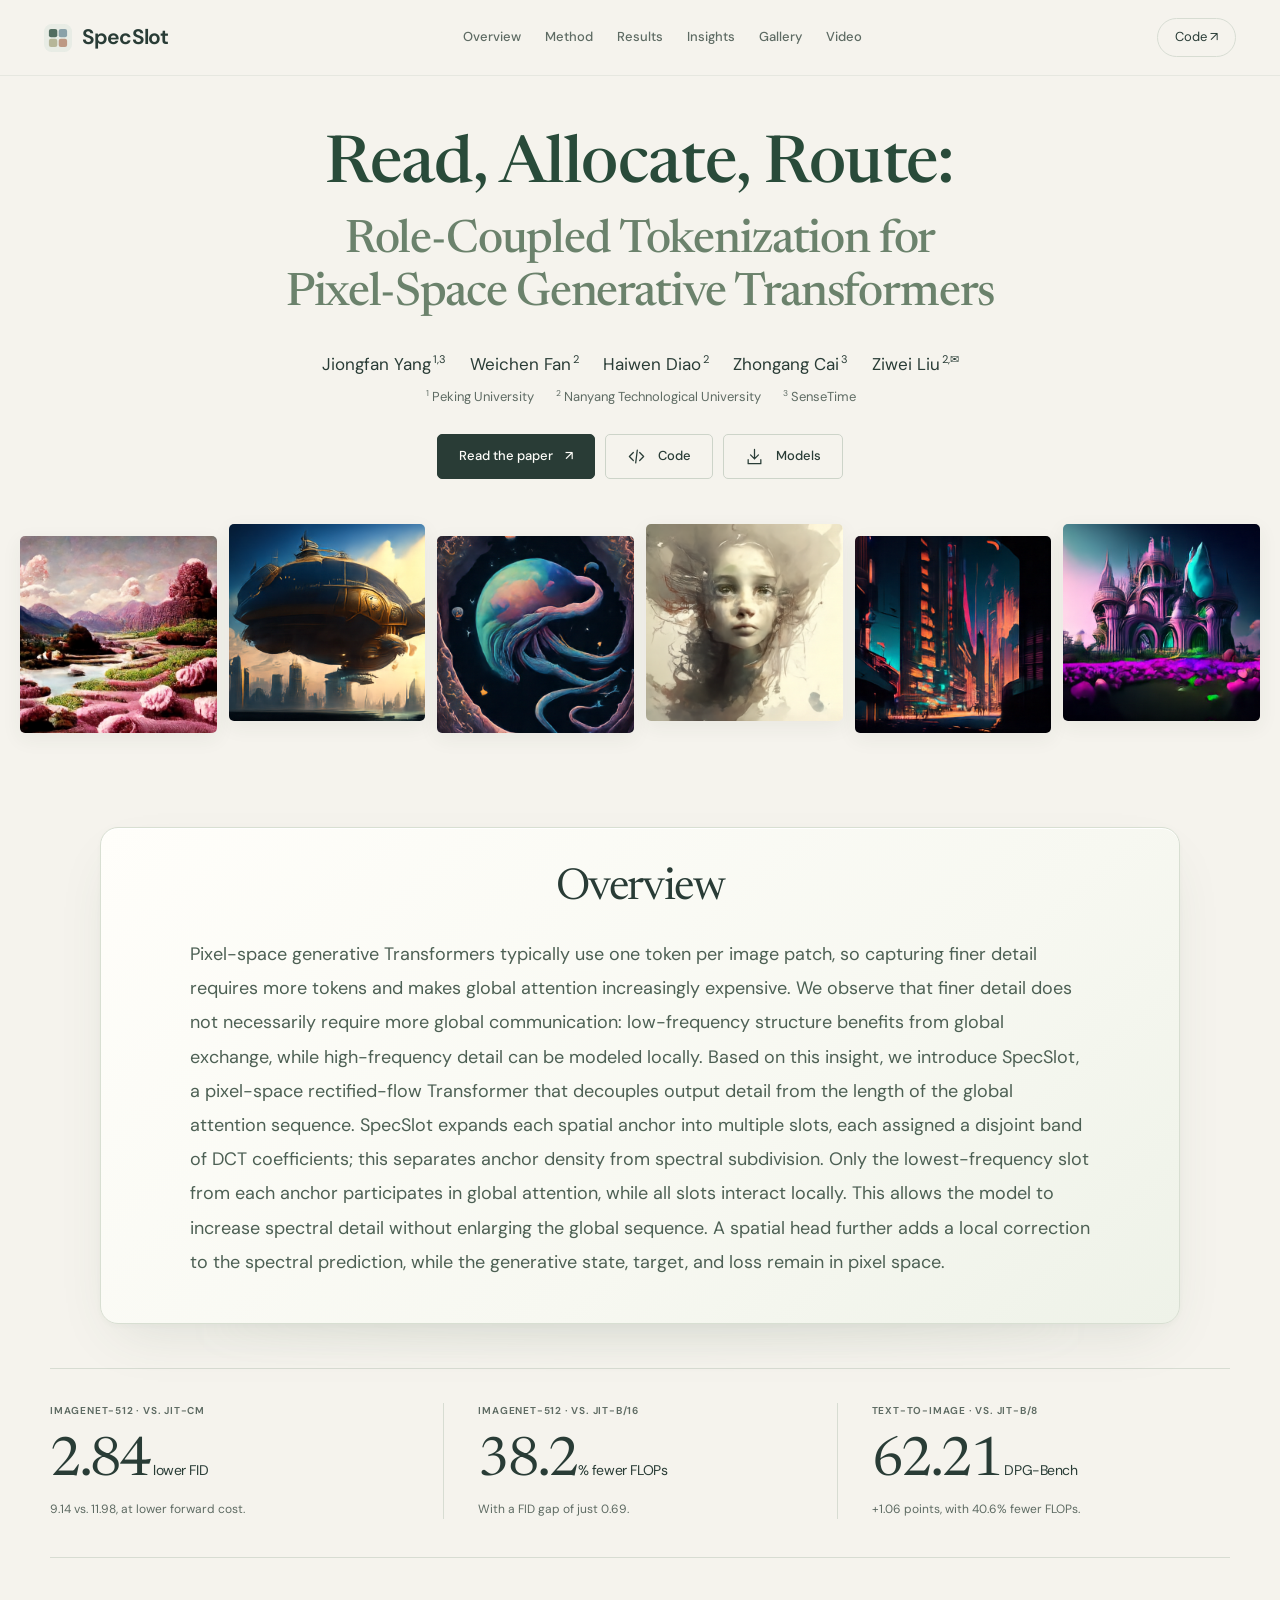
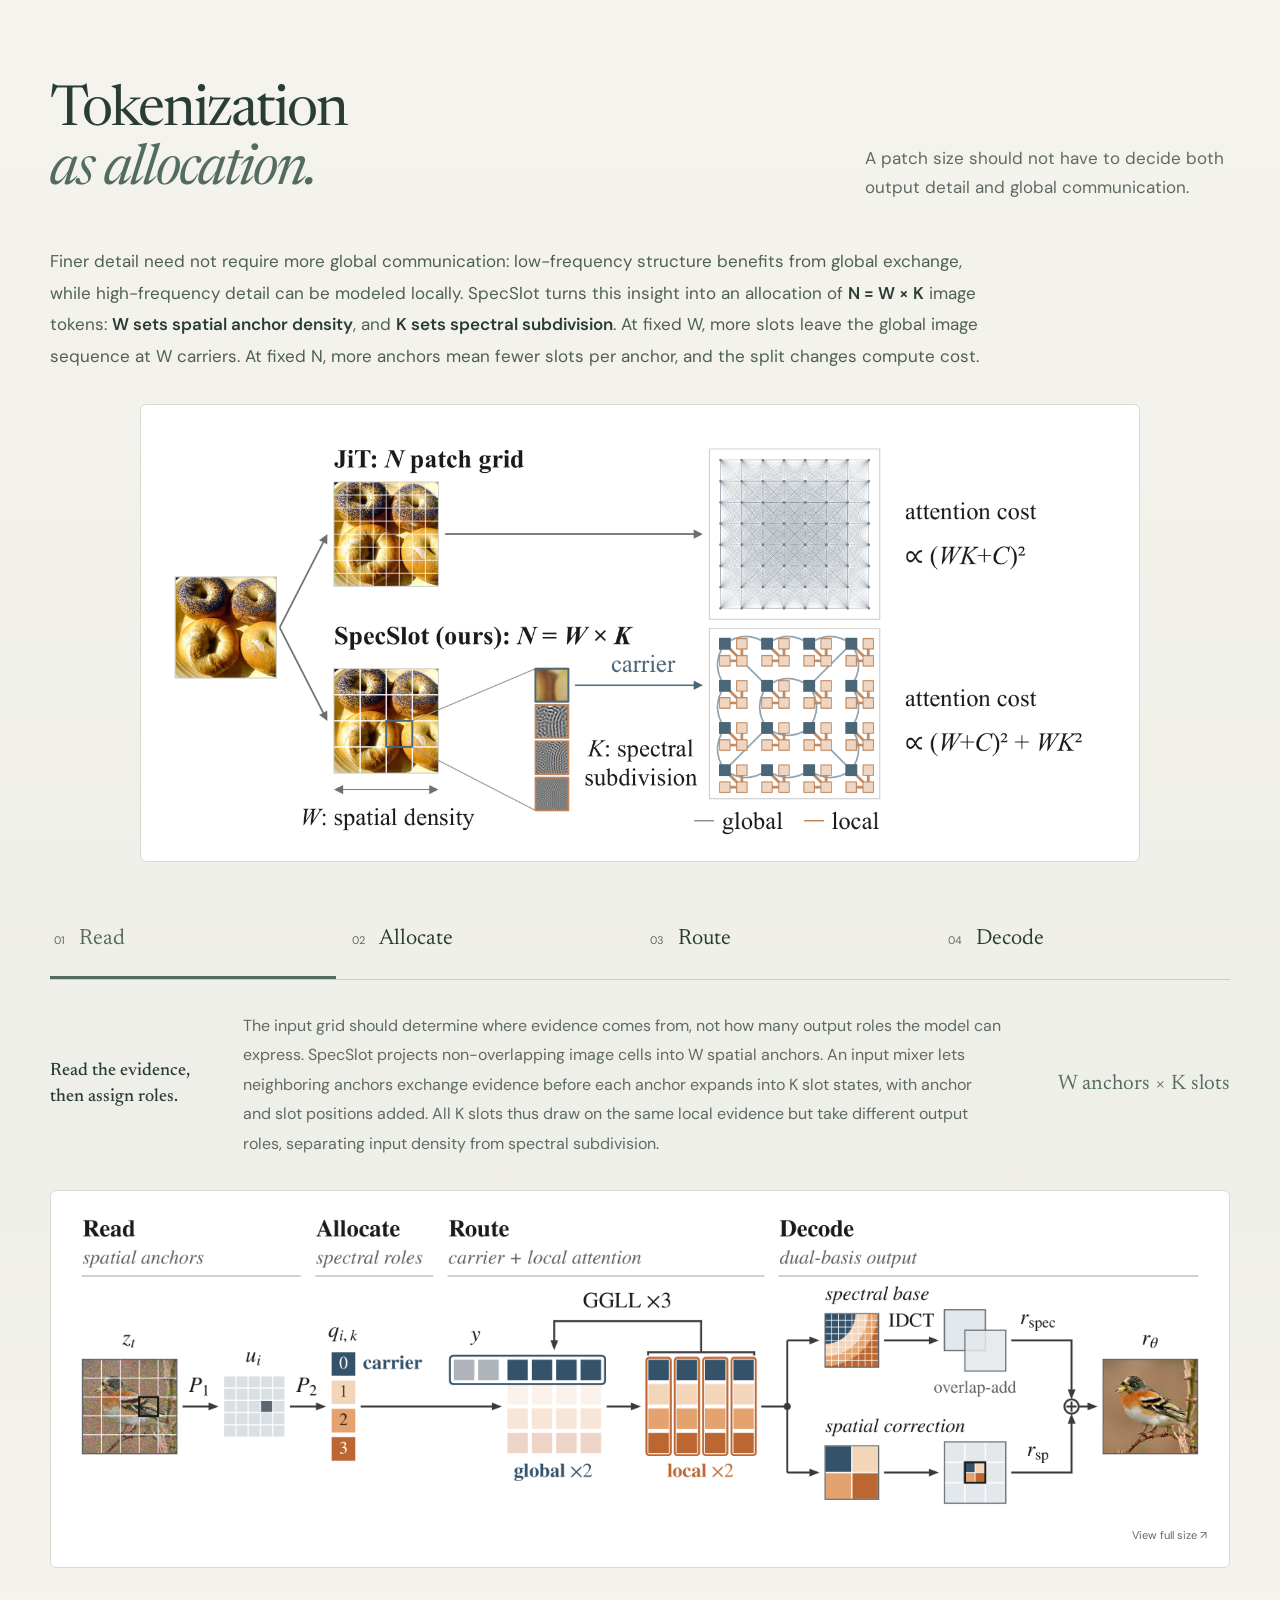
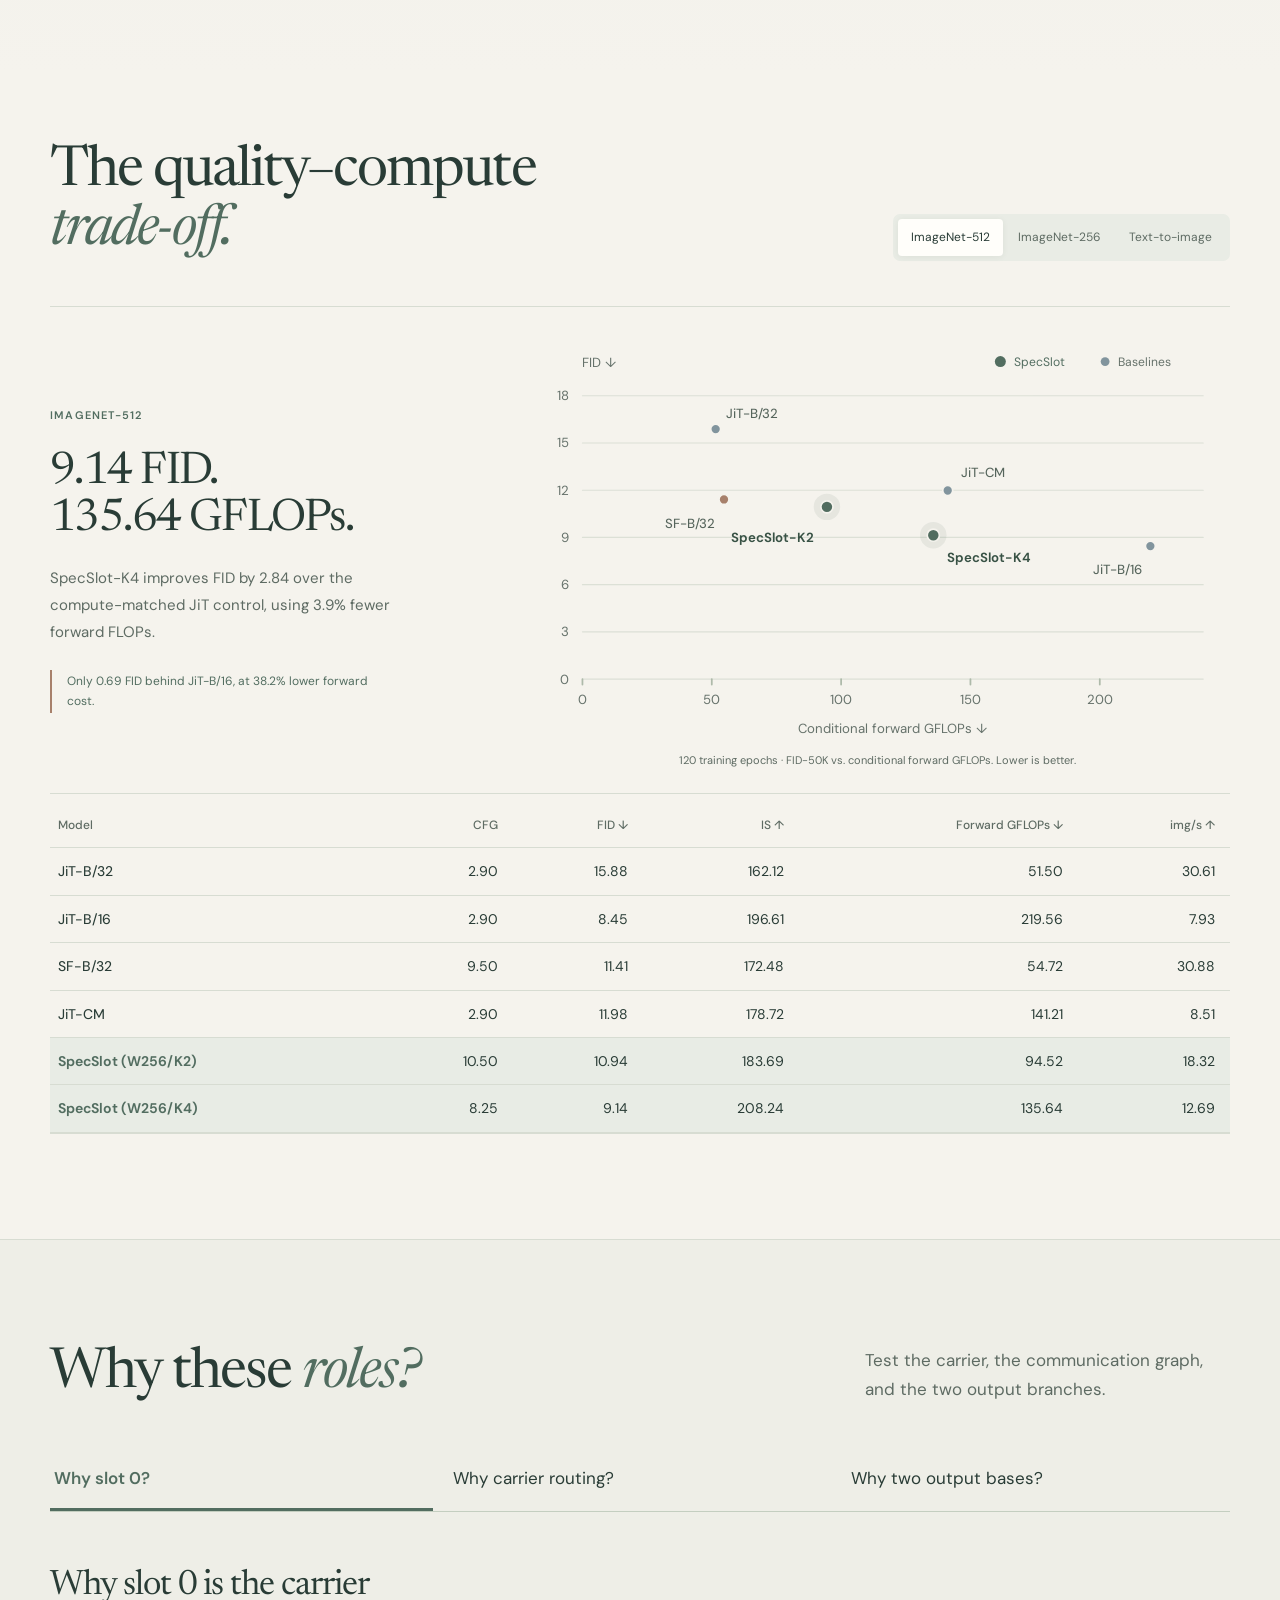
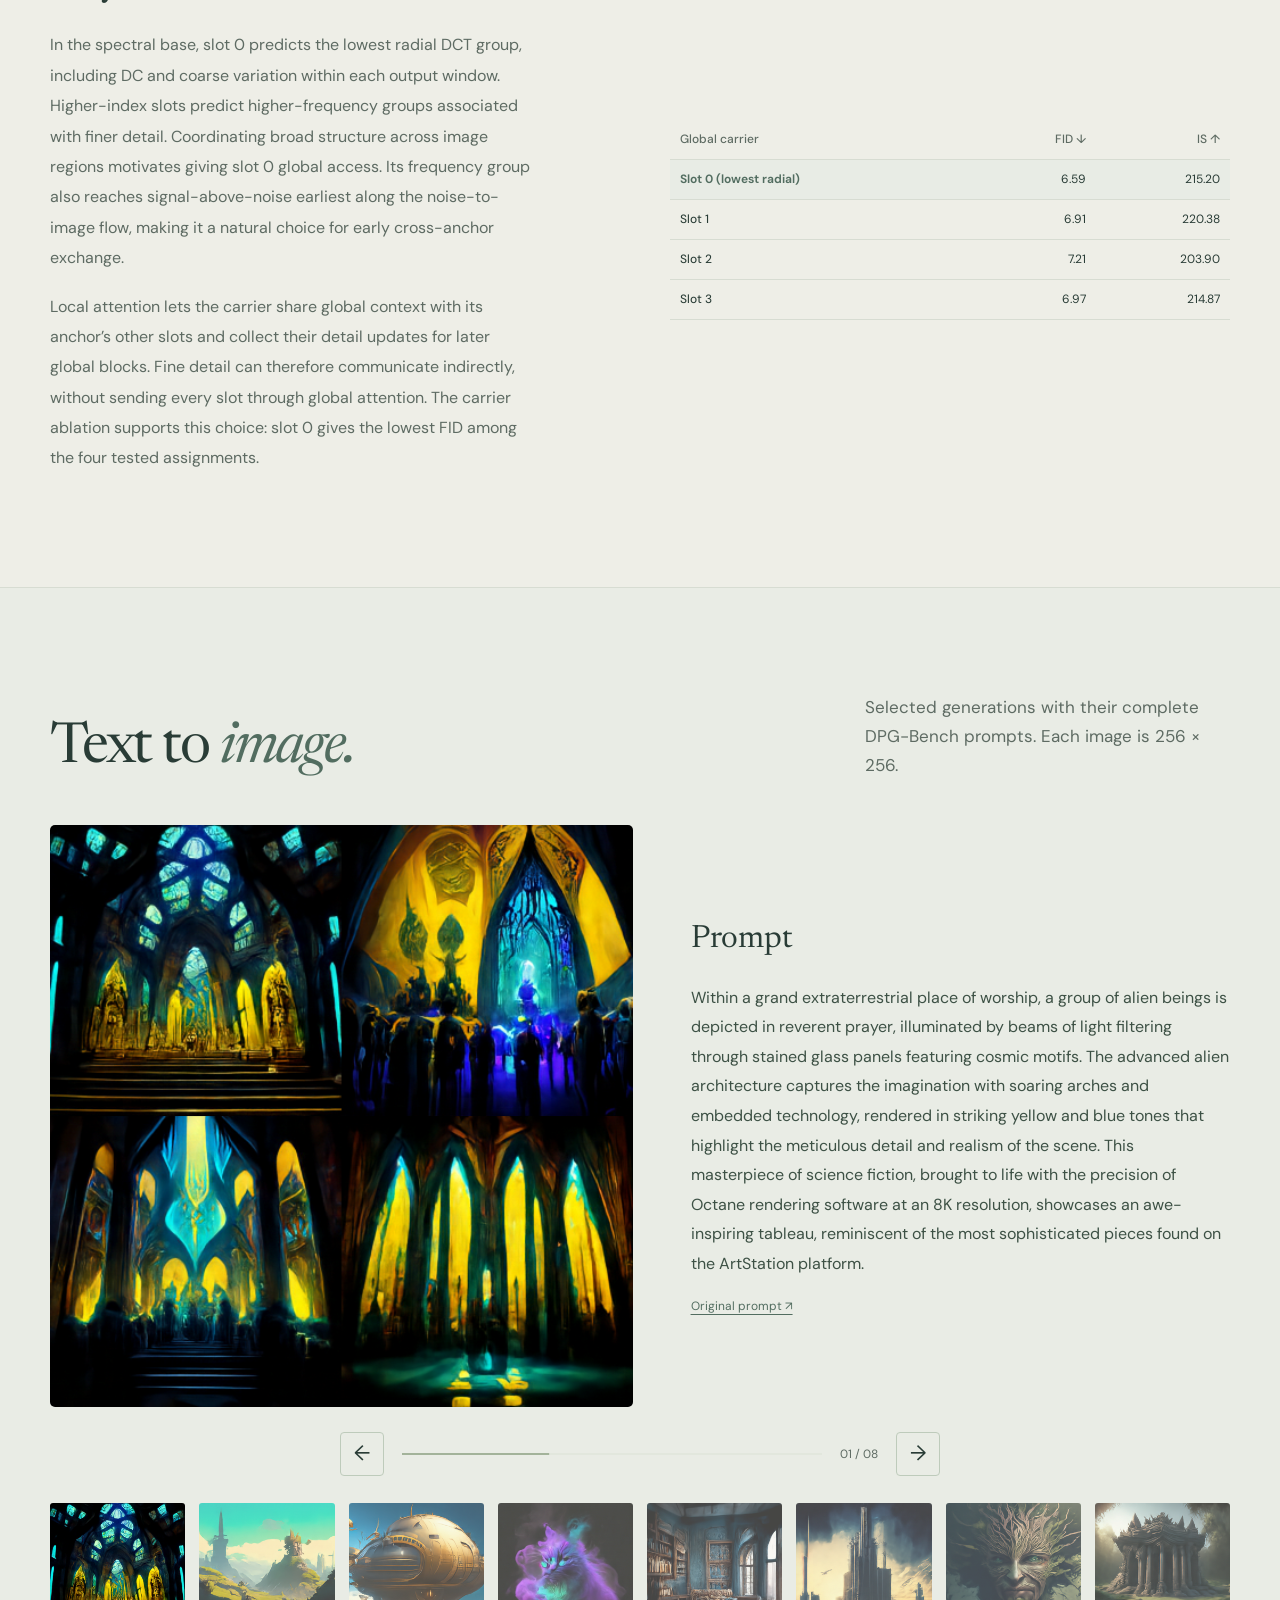
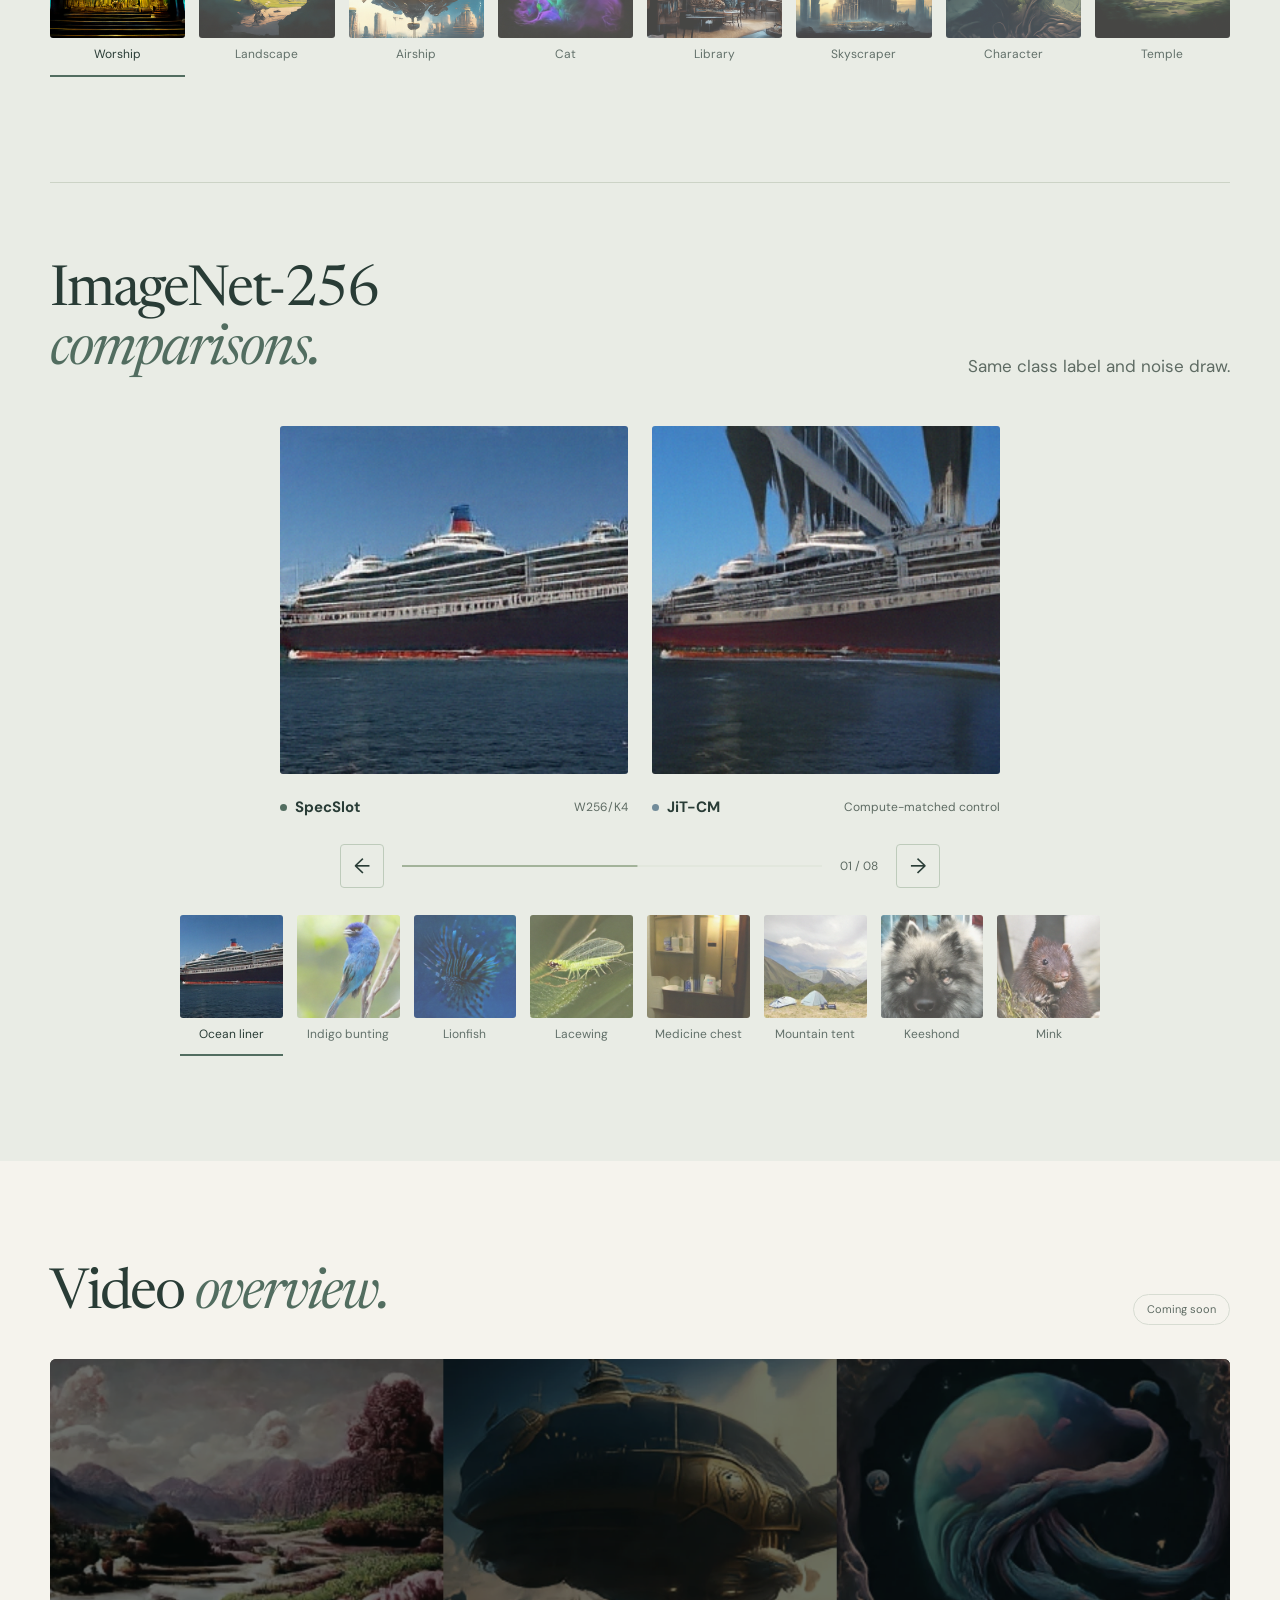
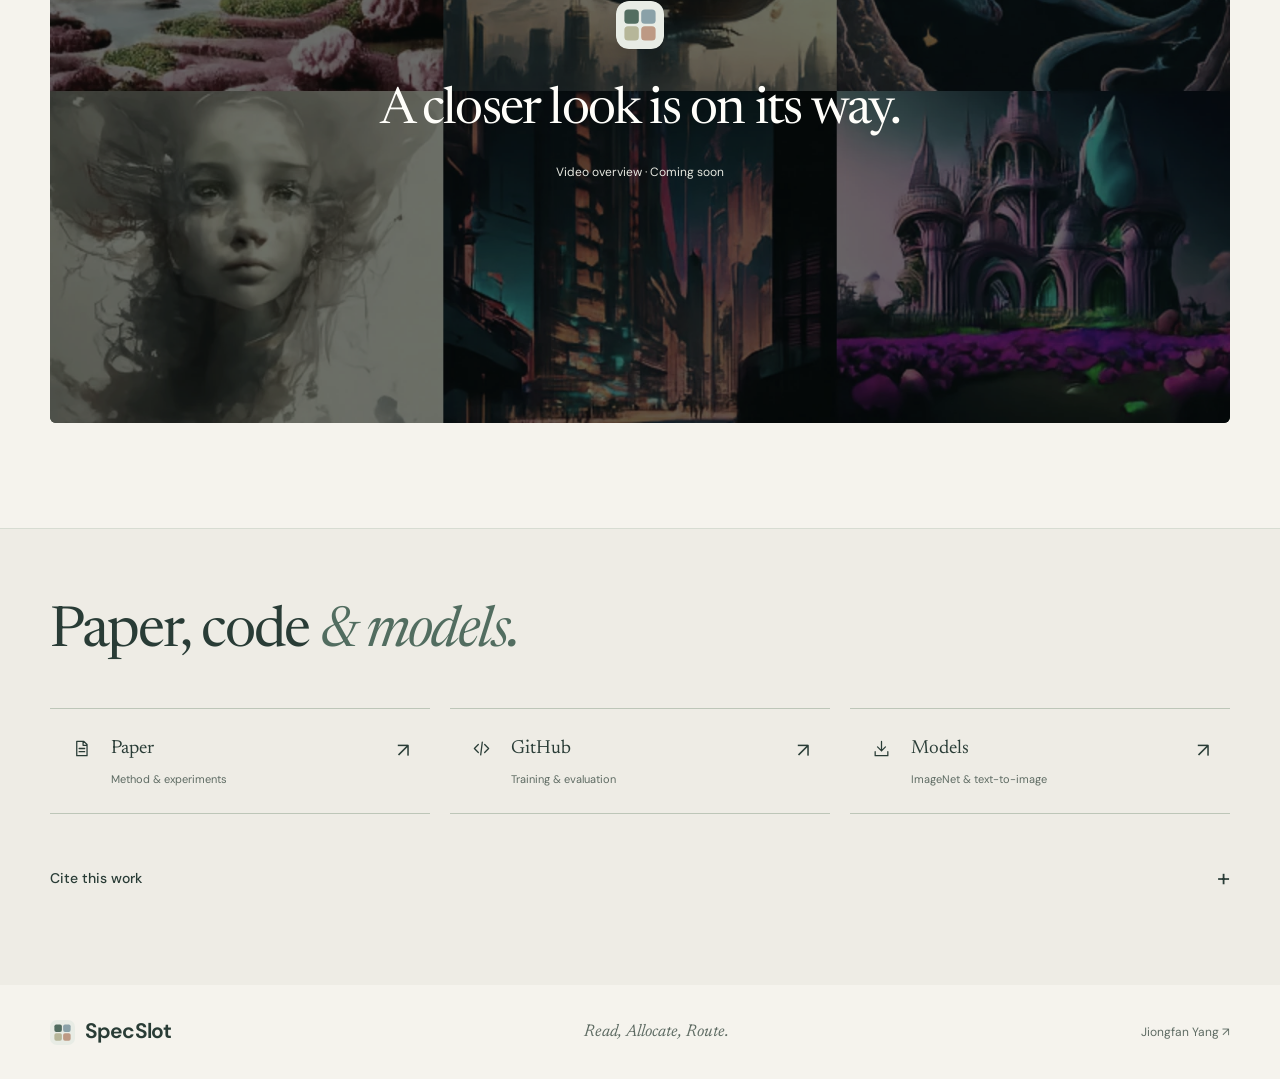
==== specslot/index.html @ a11a5f79 "add SpecSlot project page" ====
<!doctype html>
<html lang="en">
<head>
  <meta charset="utf-8">
  <meta name="viewport" content="width=device-width,initial-scale=1">
  <meta name="theme-color" content="#f5f3ed">
  <title>Read, Allocate, Route: Role-Coupled Tokenization for Pixel-Space Generative Transformers</title>
  <meta name="description" content="SpecSlot: role-coupled tokenization for pixel-space generative Transformers. Spatial anchors, spectral output roles, and carrier routing for ImageNet and text-to-image generation.">
  <link rel="canonical" href="https://yangjiongfan.site/specslot/">
  <meta property="og:title" content="Read, Allocate, Route: Role-Coupled Tokenization for Pixel-Space Generative Transformers">
  <meta property="og:description" content="Introducing SpecSlot: tokenization as a quality–compute allocation problem. Explore the method, evidence, and generated images.">
  <meta property="og:type" content="website">
  <meta property="og:url" content="https://yangjiongfan.site/specslot/">
  <meta property="og:image" content="https://yangjiongfan.site/specslot/assets/video-poster.webp">
  <meta name="twitter:card" content="summary_large_image">
  <link rel="icon" href="assets/mark.svg" type="image/svg+xml">
  <link rel="preconnect" href="https://fonts.googleapis.com">
  <link rel="preconnect" href="https://fonts.gstatic.com" crossorigin>
  <link href="https://fonts.googleapis.com/css2?family=DM+Sans:wght@400;450;500;550;600;650;700&family=Newsreader:ital,opsz,wght@0,6..72,400;0,6..72,500;1,6..72,400;1,6..72,500&display=swap" rel="stylesheet">
  <link rel="stylesheet" href="styles.css">
  <script type="module" src="script.js"></script>
</head>
<body>
  <a class="skip" href="#main">Skip to content</a>
  <div class="opening" id="opening" hidden aria-hidden="true"><div class="opening-words"><span>Read.</span><span>Allocate.</span><span>Route.</span></div><div class="opening-slots"><i></i><i></i><i></i><i></i></div></div>
  <header class="site-header">
    <a class="wordmark" href="#top" aria-label="SpecSlot home"><img src="assets/mark.svg" alt="" width="28" height="28">SpecSlot</a>
    <nav aria-label="Main navigation">
      <a href="#overview">Overview</a><a href="#method">Method</a><a href="#results">Results</a><a href="#mechanisms">Insights</a><a href="#gallery">Gallery</a><a href="#video">Video</a>
    </nav>
    <a class="nav-code" href="https://github.com/JiongfanYang/SpecSlot" target="_blank" rel="noopener noreferrer">Code <span aria-hidden="true">↗</span></a>
    <div class="reading-progress" aria-hidden="true"><span id="reading-progress"></span></div>
  </header>

  <main id="main">
    <section class="hero" id="top" aria-labelledby="hero-title">
      <div class="hero-copy container">
        <h1 id="hero-title"><span class="title-main">Read, Allocate, Route:</span><span class="title-sub">Role-Coupled Tokenization for<br class="title-break"> Pixel-Space Generative Transformers</span></h1>
        <div class="authors">
          <a href="https://yangjiongfan.site">Jiongfan Yang<sup>1,3</sup></a>
          <a href="https://weichenfan.github.io/Weichen/">Weichen Fan<sup>2</sup></a>
          <a href="https://paranioar.github.io/">Haiwen Diao<sup>2</sup></a>
          <a href="https://caizhongang.com/">Zhongang Cai<sup>3</sup></a>
          <a href="https://liuziwei7.github.io/">Ziwei Liu<sup>2,✉</sup></a>
        </div>
        <p class="affiliations"><span><sup>1</sup> Peking University</span><span><sup>2</sup> Nanyang Technological University</span><span><sup>3</sup> SenseTime</span></p>
        <div class="resource-links">
          <a class="button primary" href="assets/SpecSlot.pdf" target="_blank" rel="noopener">Read the paper <span aria-hidden="true">↗</span></a>
          <a class="button" href="https://github.com/JiongfanYang/SpecSlot" target="_blank" rel="noopener noreferrer"><svg aria-hidden="true"><use href="#i-code"/></svg>Code</a>
          <a class="button" href="https://huggingface.co/Gokottaw434/SpecSlot" target="_blank" rel="noopener noreferrer"><svg aria-hidden="true"><use href="#i-download"/></svg>Models</a>
        </div>
      </div>
      <div class="hero-gallery" aria-label="Selected SpecSlot text-to-image generations">
        <button class="sample zoomable" data-image="assets/hero-1.webp" data-prompt-id="midjourney35" data-caption="Text-to-image · A pastel landscape" aria-label="Enlarge pastel landscape and read its prompt"><img src="assets/hero-1.webp" alt="Pink trees beside a winding river and distant mountains" width="256" height="256" fetchpriority="high"></button>
        <button class="sample zoomable" data-image="assets/hero-2.webp" data-prompt-id="midjourney17" data-caption="Text-to-image · A floating airship" aria-label="Enlarge airship and read its prompt"><img src="assets/hero-2.webp" alt="Golden airship floating above a fantastical city" width="256" height="256" fetchpriority="high"></button>
        <button class="sample zoomable" data-image="assets/hero-3.webp" data-prompt-id="diffusiondb15" data-caption="Text-to-image · An imagined creature" aria-label="Enlarge imagined creature and read its prompt"><img src="assets/hero-3.webp" alt="Colorful aquatic creature with curling tentacles" width="256" height="256"></button>
        <button class="sample zoomable" data-image="assets/hero-4.webp" data-prompt-id="diffusiondb4" data-caption="Text-to-image · A painterly portrait" aria-label="Enlarge portrait and read its prompt"><img src="assets/hero-4.webp" alt="Painterly portrait with flowing hair and muted colors" width="256" height="256"></button>
        <button class="sample zoomable" data-image="assets/hero-5.webp" data-prompt-id="diffusiondb33" data-caption="Text-to-image · A night cityscape" aria-label="Enlarge cityscape and read its prompt"><img src="assets/hero-5.webp" alt="Neon-lit street between tall futuristic buildings" width="256" height="256"></button>
        <button class="sample zoomable" data-image="assets/hero-6.webp" data-prompt-id="midjourney26" data-caption="Text-to-image · Fantasy architecture" aria-label="Enlarge fantasy architecture and read its prompt"><img src="assets/hero-6.webp" alt="Fairytale domes and towers among colorful trees" width="256" height="256"></button>
      </div>
    </section>

    <section class="overview section container" id="overview" aria-labelledby="overview-title">
      <div class="overview-card">
      <h2 id="overview-title">Overview</h2>
      <p class="overview-copy">Pixel-space generative Transformers typically use one token per image patch, so capturing finer detail requires more tokens and makes global attention increasingly expensive. We observe that finer detail does not necessarily require more global communication: low-frequency structure benefits from global exchange, while high-frequency detail can be modeled locally. Based on this insight, we introduce SpecSlot, a pixel-space rectified-flow Transformer that decouples output detail from the length of the global attention sequence. SpecSlot expands each spatial anchor into multiple slots, each assigned a disjoint band of DCT coefficients; this separates anchor density from spectral subdivision. Only the lowest-frequency slot from each anchor participates in global attention, while all slots interact locally. This allows the model to increase spectral detail without enlarging the global sequence. A spatial head further adds a local correction to the spectral prediction, while the generative state, target, and loss remain in pixel space.</p>
      </div>
      <div class="highlights" aria-label="Key results">
      <a href="#results" class="highlight" data-result-link="imagenet512"><span class="eyebrow">ImageNet-512 · vs. JiT-CM</span><span class="metric">2.84<span> lower FID</span></span><p>9.14 vs. 11.98, at lower forward cost.</p></a>
      <a href="#results" class="highlight" data-result-link="imagenet512"><span class="eyebrow">ImageNet-512 · vs. JiT-B/16</span><span class="metric">38.2<span>% fewer FLOPs</span></span><p>With a FID gap of just 0.69.</p></a>
      <a href="#results" class="highlight" data-result-link="t2i"><span class="eyebrow">Text-to-image · vs. JiT-B/8</span><span class="metric">62.21<span> DPG-Bench</span></span><p>+1.06 points, with 40.6% fewer FLOPs.</p></a>
      </div>
    </section>

    <section class="method section" id="method" aria-labelledby="method-title">
      <div class="container">
        <div class="section-heading"><h2 id="method-title">Tokenization<br><em>as allocation.</em></h2><p class="section-lead">A patch size should not have to decide both output detail and global communication.</p></div>
        <div class="allocation-principle"><p>Finer detail need not require more global communication: low-frequency structure benefits from global exchange, while high-frequency detail can be modeled locally. SpecSlot turns this insight into an allocation of <strong>N = W × K</strong> image tokens: <strong>W sets spatial anchor density</strong>, and <strong>K sets spectral subdivision</strong>. At fixed W, more slots leave the global image sequence at W carriers. At fixed N, more anchors mean fewer slots per anchor, and the split changes compute cost.</p></div>
        <button class="diagram allocation-diagram zoomable" data-image="assets/allocation.png" data-caption="Allocation: spatial anchor density and spectral subdivision" aria-label="Enlarge allocation illustration"><img src="assets/allocation.png" alt="Patch-grid tokenization compared with allocation into spatial anchors and spectral slots" width="3000" height="1296" loading="lazy"></button>
        <div class="method-tabs" role="tablist" aria-label="Method stages">
          <button role="tab" id="step-read" aria-selected="true" aria-controls="method-detail" data-step="read"><span>01</span>Read</button>
          <button role="tab" id="step-allocate" aria-selected="false" aria-controls="method-detail" data-step="allocate" tabindex="-1"><span>02</span>Allocate</button>
          <button role="tab" id="step-route" aria-selected="false" aria-controls="method-detail" data-step="route" tabindex="-1"><span>03</span>Route</button>
          <button role="tab" id="step-decode" aria-selected="false" aria-controls="method-detail" data-step="decode" tabindex="-1"><span>04</span>Decode</button>
        </div>
        <div class="method-detail" id="method-detail" role="tabpanel" aria-labelledby="step-read" tabindex="0"><span class="detail-kicker" id="step-kicker">Read the evidence,<br>then assign roles.</span><p id="step-copy">The input grid should determine where evidence comes from, not how many output roles the model can express. SpecSlot projects non-overlapping image cells into W spatial anchors. An input mixer lets neighboring anchors exchange evidence before each anchor expands into K slot states, with anchor and slot positions added. All K slots thus draw on the same local evidence but take different output roles, separating input density from spectral subdivision.</p><span class="detail-formula" id="step-formula">W anchors × K slots</span></div>
        <button class="diagram zoomable" data-image="assets/architecture.png" data-caption="SpecSlot architecture · Read, Allocate, Route, Decode" aria-label="Enlarge the SpecSlot architecture diagram"><img src="assets/architecture.png" alt="SpecSlot reads spatial anchors, allocates spectral slots, routes carriers globally and slots locally, then adds spectral and spatial outputs" width="3000" height="800" loading="lazy"><span class="expand-label">View full size <span aria-hidden="true">↗</span></span></button>
      </div>
    </section>

    <section class="results section container" id="results" aria-labelledby="results-title">
      <div class="section-heading"><h2 id="results-title">The quality–compute<br><em>trade-off.</em></h2><div class="segmented" role="tablist" aria-label="Benchmark"><button role="tab" id="tab-imagenet512" aria-selected="true" aria-controls="result-panel" data-result="imagenet512">ImageNet-512</button><button role="tab" id="tab-imagenet256" aria-selected="false" aria-controls="result-panel" data-result="imagenet256" tabindex="-1">ImageNet-256</button><button role="tab" id="tab-t2i" aria-selected="false" aria-controls="result-panel" data-result="t2i" tabindex="-1">Text-to-image</button></div></div>
      <div id="result-panel" role="tabpanel" aria-labelledby="tab-imagenet512" tabindex="0">
        <div class="result-layout"><div class="result-story"><span class="result-tag" id="result-tag">ImageNet-512</span><h3 id="result-headline">9.14 FID.<br>135.64 GFLOPs.</h3><p id="result-description">SpecSlot-K4 improves FID by 2.84 over the compute-matched JiT control, using 3.9% fewer forward FLOPs.</p><div class="result-footnote" id="result-takeaway">Only 0.69 FID behind JiT-B/16, at 38.2% lower forward cost.</div></div><div class="chart-wrap"><div id="result-chart" aria-label="Benchmark visualization"></div><p class="chart-note" id="chart-note">Lower FID and lower forward GFLOPs are better.</p></div></div>
        <div class="data-details" hidden><div class="table-scroll" tabindex="0" aria-label="Scrollable results table"><table id="result-table"><caption class="sr-only">ImageNet-512 benchmark results</caption><thead></thead><tbody></tbody></table></div></div>
      </div>
      <p class="protocol" id="results-fallback">Interactive results require JavaScript. The <a href="assets/SpecSlot.pdf">paper PDF</a> contains all benchmark tables.</p>
    </section>

    <section class="mechanisms section" id="mechanisms" aria-labelledby="mechanisms-title"><div class="container">
      <div class="section-heading"><h2 id="mechanisms-title">Why these <em>roles?</em></h2><p class="section-lead">Test the carrier, the communication graph, and the two output branches.</p></div>
      <div class="mechanism-tabs" role="tablist" aria-label="Mechanism evidence"><button role="tab" id="mech-carrier" aria-selected="true" aria-controls="mechanism-panel" data-mechanism="carrier">Why slot 0?</button><button role="tab" id="mech-routing" aria-selected="false" aria-controls="mechanism-panel" data-mechanism="routing" tabindex="-1">Why carrier routing?</button><button role="tab" id="mech-basis" aria-selected="false" aria-controls="mechanism-panel" data-mechanism="basis" tabindex="-1">Why two output bases?</button></div>
      <div id="mechanism-panel" role="tabpanel" aria-labelledby="mech-carrier" tabindex="0"><div id="mechanism-content"><p>The paper compares carrier identities, separately trained routing graphs, and fixed-checkpoint output-branch probes. <a href="assets/SpecSlot.pdf#page=11">Read the mechanistic analysis ↗</a></p></div></div>
    </div></section>

    <section class="gallery section" id="gallery" aria-labelledby="gallery-title">
      <div class="container">
        <div class="section-heading"><h2 id="gallery-title">Text to <em>image.</em></h2><p class="section-lead">Selected generations with their complete DPG-Bench prompts. Each image is 256 × 256.</p></div>
        <div class="gallery-carousel" id="gallery-carousel" aria-roledescription="carousel" aria-label="Text-to-image examples">
        <div class="prompt-showcase" id="prompt-panel" role="tabpanel" aria-labelledby="sample-midjourney7" tabindex="0">
          <button class="prompt-image zoomable" id="gallery-image-button" data-image="assets/midjourney7.webp" data-prompt-id="midjourney7" data-caption="A place of worship · Four generations" aria-label="Enlarge four generations for the displayed prompt"><img id="gallery-image" src="assets/midjourney7.webp" alt="Four generations of an extraterrestrial place of worship" width="512" height="512" loading="lazy"></button>
          <div class="prompt-copy"><div class="prompt-heading"><h3>Prompt</h3></div><blockquote id="gallery-prompt">Within a grand extraterrestrial place of worship, a group of alien beings is depicted in reverent prayer, illuminated by beams of light filtering through stained glass panels featuring cosmic motifs. The advanced alien architecture captures the imagination with soaring arches and embedded technology, rendered in striking yellow and blue tones that highlight the meticulous detail and realism of the scene. This masterpiece of science fiction, brought to life with the precision of Octane rendering software at an 8K resolution, showcases an awe-inspiring tableau, reminiscent of the most sophisticated pieces found on the ArtStation platform.</blockquote><a id="prompt-source" href="https://github.com/TencentQQGYLab/ELLA/blob/main/dpg_bench/prompts/midjourney7.txt" target="_blank" rel="noopener noreferrer">Original prompt ↗</a></div>
        </div>
        <div class="gallery-navigation">
          <button class="gallery-arrow" id="gallery-prev" aria-label="Previous text-to-image example">←</button>
          <span class="carousel-progress" aria-hidden="true"><i id="gallery-progress"></i></span>
          <span class="gallery-position" id="sample-position">01 / 08</span>
          <button class="gallery-arrow" id="gallery-next" aria-label="Next text-to-image example">→</button>
        </div>
        <div class="gallery-thumbnails" role="tablist" aria-label="Text-to-image examples">
          <button id="sample-midjourney7" role="tab" aria-selected="true" aria-controls="prompt-panel" data-sample="midjourney7"><img src="assets/midjourney7-single.webp" alt="" width="256" height="256" loading="lazy"><span>Worship</span></button>
          <button id="sample-midjourney20" role="tab" aria-selected="false" aria-controls="prompt-panel" data-sample="midjourney20" tabindex="-1"><img src="assets/midjourney20-single.webp" alt="" width="256" height="256" loading="lazy"><span>Landscape</span></button>
          <button id="sample-midjourney17" role="tab" aria-selected="false" aria-controls="prompt-panel" data-sample="midjourney17" tabindex="-1"><img src="assets/midjourney17-single.webp" alt="" width="256" height="256" loading="lazy"><span>Airship</span></button>
          <button id="sample-midjourney12" role="tab" aria-selected="false" aria-controls="prompt-panel" data-sample="midjourney12" tabindex="-1"><img src="assets/midjourney12-single.webp" alt="" width="256" height="256" loading="lazy"><span>Cat</span></button>
          <button id="sample-midjourney29" role="tab" aria-selected="false" aria-controls="prompt-panel" data-sample="midjourney29" tabindex="-1"><img src="assets/midjourney29-single.webp" alt="" width="256" height="256" loading="lazy"><span>Library</span></button>
          <button id="sample-midjourney23" role="tab" aria-selected="false" aria-controls="prompt-panel" data-sample="midjourney23" tabindex="-1"><img src="assets/midjourney23-single.webp" alt="" width="256" height="256" loading="lazy"><span>Skyscraper</span></button>
          <button id="sample-midjourney25" role="tab" aria-selected="false" aria-controls="prompt-panel" data-sample="midjourney25" tabindex="-1"><img src="assets/midjourney25-single.webp" alt="" width="256" height="256" loading="lazy"><span>Character</span></button>
          <button id="sample-midjourney30" role="tab" aria-selected="false" aria-controls="prompt-panel" data-sample="midjourney30" tabindex="-1"><img src="assets/midjourney30-single.webp" alt="" width="256" height="256" loading="lazy"><span>Temple</span></button>
        </div>
        </div>

        <section class="pair-section" aria-labelledby="pair-title">
          <div class="section-heading"><h2 id="pair-title">ImageNet-256<br><em>comparisons.</em></h2><p class="section-lead">Same class label and noise draw.</p></div>
          <div class="gallery-carousel" id="pair-carousel" aria-roledescription="carousel" aria-label="Paired ImageNet examples">
          <div class="pair-images" id="pair-panel" role="tabpanel" aria-labelledby="pair-ocean-liner" tabindex="0">
            <figure><button class="zoomable" id="pair-ours-button" data-image="assets/ocean-liner-specslot.webp" data-caption="Ocean liner · SpecSlot W256/K4" aria-label="Enlarge SpecSlot ocean liner"><img id="pair-ours" src="assets/ocean-liner-specslot.webp" alt="SpecSlot generation of an ocean liner" width="256" height="256" loading="lazy"></button><figcaption><span class="ours-dot"></span><strong>SpecSlot</strong><span>W256/K4</span></figcaption></figure>
            <figure><button class="zoomable" id="pair-baseline-button" data-image="assets/ocean-liner-jitcm.webp" data-caption="Ocean liner · JiT-CM" aria-label="Enlarge JiT-CM ocean liner"><img id="pair-baseline" src="assets/ocean-liner-jitcm.webp" alt="JiT-CM generation of an ocean liner" width="256" height="256" loading="lazy"></button><figcaption><span class="baseline-dot"></span><strong>JiT-CM</strong><span>Compute-matched control</span></figcaption></figure>
          </div>
          <div class="gallery-navigation">
            <button class="gallery-arrow" id="pair-prev" aria-label="Previous ImageNet comparison">←</button>
            <span class="carousel-progress" aria-hidden="true"><i id="pair-progress"></i></span>
            <span class="gallery-position" id="pair-position">01 / 08</span>
            <button class="gallery-arrow" id="pair-next" aria-label="Next ImageNet comparison">→</button>
          </div>
          <div class="gallery-thumbnails" role="tablist" aria-label="ImageNet examples">
            <button role="tab" id="pair-ocean-liner" data-pair="ocean-liner" aria-selected="true" aria-controls="pair-panel"><img src="assets/ocean-liner-specslot.webp" alt="" width="256" height="256" loading="lazy"><span>Ocean liner</span></button>
            <button role="tab" id="pair-indigo-bunting" data-pair="indigo-bunting" aria-selected="false" aria-controls="pair-panel" tabindex="-1"><img src="assets/indigo-bunting-specslot.webp" alt="" width="256" height="256" loading="lazy"><span>Indigo bunting</span></button>
            <button role="tab" id="pair-lionfish" data-pair="lionfish" aria-selected="false" aria-controls="pair-panel" tabindex="-1"><img src="assets/lionfish-specslot.webp" alt="" width="256" height="256" loading="lazy"><span>Lionfish</span></button>
            <button role="tab" id="pair-lacewing" data-pair="lacewing" aria-selected="false" aria-controls="pair-panel" tabindex="-1"><img src="assets/lacewing-specslot.webp" alt="" width="256" height="256" loading="lazy"><span>Lacewing</span></button>
            <button role="tab" id="pair-medicine-chest" data-pair="medicine-chest" aria-selected="false" aria-controls="pair-panel" tabindex="-1"><img src="assets/medicine-chest-specslot.webp" alt="" width="256" height="256" loading="lazy"><span>Medicine chest</span></button>
            <button role="tab" id="pair-mountain-tent" data-pair="mountain-tent" aria-selected="false" aria-controls="pair-panel" tabindex="-1"><img src="assets/mountain-tent-specslot.webp" alt="" width="256" height="256" loading="lazy"><span>Mountain tent</span></button>
            <button role="tab" id="pair-keeshond" data-pair="keeshond" aria-selected="false" aria-controls="pair-panel" tabindex="-1"><img src="assets/keeshond-specslot.webp" alt="" width="256" height="256" loading="lazy"><span>Keeshond</span></button>
            <button role="tab" id="pair-mink" data-pair="mink" aria-selected="false" aria-controls="pair-panel" tabindex="-1"><img src="assets/mink-specslot.webp" alt="" width="256" height="256" loading="lazy"><span>Mink</span></button>
          </div>
          </div>
        </section>
      </div>
    </section>

    <section class="video section container" id="video" aria-labelledby="video-title">
      <div class="section-heading"><h2 id="video-title">Video <em>overview.</em></h2><span class="status-pill" id="video-status">Coming soon</span></div>
      <div class="video-frame" id="video-frame">
        <img class="video-poster" src="assets/video-poster.webp" alt="Montage of SpecSlot generated samples; video overview not yet available" width="1536" height="864" loading="lazy">
        <div class="video-placeholder" id="video-placeholder"><span class="video-monogram" aria-hidden="true"><img src="assets/mark.svg" alt="" width="48" height="48"></span><h3>A closer look is on its way.</h3><p>Video overview · Coming soon</p></div>
        <video id="overview-video" hidden controls playsinline preload="none" poster="assets/video-poster.webp" aria-label="SpecSlot video overview"></video>
      </div>
    </section>

    <section class="resources section" id="resources" aria-labelledby="resources-title"><div class="container">
      <div class="section-heading"><h2 id="resources-title">Paper, code <em>& models.</em></h2></div>
      <div class="resource-grid"><a href="assets/SpecSlot.pdf" target="_blank" rel="noopener"><svg aria-hidden="true"><use href="#i-paper"/></svg><span>Paper</span><small>Method & experiments</small><b aria-hidden="true">↗</b></a><a href="https://github.com/JiongfanYang/SpecSlot" target="_blank" rel="noopener noreferrer"><svg aria-hidden="true"><use href="#i-code"/></svg><span>GitHub</span><small>Training & evaluation</small><b aria-hidden="true">↗</b></a><a href="https://huggingface.co/Gokottaw434/SpecSlot" target="_blank" rel="noopener noreferrer"><svg aria-hidden="true"><use href="#i-download"/></svg><span>Models</span><small>ImageNet & text-to-image</small><b aria-hidden="true">↗</b></a></div>
      <details class="citation"><summary><span>Cite this work</span><span class="plus" aria-hidden="true">+</span></summary><div class="citation-code"><button class="copy-button" id="copy-citation" type="button">Copy BibTeX</button><pre id="bibtex">@article{yang2026specslot,
  title = {Read, Allocate, Route: Role-Coupled Tokenization
           for Pixel-Space Generative Transformers},
  author = {Yang, Jiongfan and Fan, Weichen and Diao, Haiwen
            and Cai, Zhongang and Liu, Ziwei},
  year = {2026}
}</pre><p id="copy-status" role="status" aria-live="polite"></p></div></details>
    </div></section>
  </main>
  <footer class="container"><a class="wordmark" href="#top"><img src="assets/mark.svg" alt="" width="25" height="25">SpecSlot</a><p>Read, Allocate, Route.</p><a href="/">Jiongfan Yang <span aria-hidden="true">↗</span></a></footer>
  <dialog id="lightbox" aria-label="Image viewer"><div class="lightbox-toolbar"><span id="lightbox-caption"></span><div class="lightbox-actions"><button id="lightbox-zoom" aria-pressed="false">Zoom in</button><button id="lightbox-close" aria-label="Close image viewer">Close <span aria-hidden="true">×</span></button></div></div><div class="lightbox-body" tabindex="0" aria-label="Image; scroll to pan when zoomed"><img id="lightbox-image" alt=""></div><div class="lightbox-prompt" id="lightbox-prompt-block" hidden><h3>Prompt</h3><p id="lightbox-prompt"></p></div><a id="lightbox-original" href="#" target="_blank" rel="noopener">Open original image ↗</a></dialog>
  <svg class="icon-definitions" xmlns="http://www.w3.org/2000/svg" aria-hidden="true"><symbol id="i-code" viewBox="0 0 24 24"><path d="m8 7-5 5 5 5m8-10 5 5-5 5m-3-13-2 16"/></symbol><symbol id="i-download" viewBox="0 0 24 24"><path d="M12 3v12m-5-5 5 5 5-5M4 16v5h16v-5"/></symbol><symbol id="i-paper" viewBox="0 0 24 24"><path d="M6 3h9l4 4v14H6V3Zm8 0v5h5M9 12h7m-7 4h7"/></symbol></svg>
</body>
</html>
---- specslot/styles.css ----
:root{--paper:#f5f3ed;--white:#fffefa;--ink:#293c36;--muted:#5e6b63;--sage:#526d60;--sage-soft:#e8ece5;--blue:#718b99;--clay:#a7806b;--line:#d7dcd2;--serif:'Newsreader',Georgia,serif;--sans:'DM Sans',Arial,sans-serif}
*{box-sizing:border-box}html{scroll-behavior:smooth;scroll-padding-top:92px}body{margin:0;background:var(--paper);color:var(--ink);font-family:var(--sans);font-size:16px;line-height:1.6;-webkit-font-smoothing:antialiased}button,a,input,summary{-webkit-tap-highlight-color:transparent}button{font:inherit;color:inherit;cursor:pointer}a{color:inherit;text-decoration:none}a,button,summary{touch-action:manipulation}button{border:0}img{display:block;max-width:100%;height:auto}figure,p,h1,h2,h3{margin:0}::selection{background:#d2dfcd}a:focus-visible,button:focus-visible,summary:focus-visible,[tabindex]:focus-visible{outline:3px solid var(--blue);outline-offset:5px}.container{width:min(1180px,calc(100% - 88px));margin-inline:auto}.section{padding:105px 0}.eyebrow{font-size:11px;text-transform:uppercase;letter-spacing:.16em;font-weight:650;line-height:1.6;color:var(--muted)}h2{font-family:var(--serif);font-size:clamp(40px,4.4vw,62px);line-height:1.05;font-weight:400;letter-spacing:-.035em}h2 em{color:var(--sage);font-weight:400}.section-heading{display:flex;justify-content:space-between;align-items:end;gap:48px;margin-bottom:45px}.section-heading .eyebrow{margin-bottom:20px}.section-lead{max-width:365px;color:var(--muted);font-size:17px;line-height:1.7}.skip{position:fixed;top:-100px;left:20px;z-index:99;padding:10px;background:var(--ink);color:white}.skip:focus{top:12px}.site-header{height:76px;padding:0 44px;display:flex;align-items:center;justify-content:space-between;position:sticky;top:0;z-index:20;background:#f5f3edf0;backdrop-filter:blur(18px);border-bottom:1px solid #d7dcd280}.wordmark{display:flex;align-items:center;gap:10px;font-weight:650;font-size:21px;letter-spacing:-.04em}.site-header nav{display:flex;gap:30px;font-size:13px;font-weight:500}.site-header nav a{color:var(--muted);position:relative;padding:8px 0}.site-header nav a:hover,.site-header nav a.active{color:var(--ink)}.site-header nav a.active:after{content:'';position:absolute;bottom:0;left:0;right:0;height:2px;background:var(--sage)}.nav-code{font-size:13px;border:1px solid var(--line);border-radius:50px;padding:8px 17px}.nav-code:hover{background:var(--sage-soft)}
.hero{padding:55px 0 0;overflow:hidden}.hero-copy{text-align:center}.hero h1{font-family:var(--serif);font-size:clamp(80px,8.8vw,126px);font-weight:500;line-height:1;letter-spacing:-.065em;margin:15px 0 10px}.hero h1>span:not(.title-dot){font-style:italic;color:var(--sage)}.title-dot{color:var(--clay)}.hero h2{font-family:var(--sans);font-size:24px;letter-spacing:-.025em;font-weight:500;line-height:1.3}.paper-title{font-size:16px;color:var(--muted);margin:9px auto 22px;max-width:660px}.authors{display:flex;justify-content:center;flex-wrap:wrap;gap:8px 22px;font-size:13px}.authors a:hover{text-decoration:underline;text-underline-offset:4px}sup{font-size:.65em;margin-left:2px}.affiliations{font-size:11px;display:flex;justify-content:center;flex-wrap:wrap;gap:4px 18px;color:var(--muted);margin-top:6px}.resource-links{display:flex;align-items:center;justify-content:center;gap:10px;margin:24px 0 43px}.button{display:inline-flex;align-items:center;justify-content:center;gap:12px;padding:11px 21px;border-radius:5px;border:1px solid #cdd4c9;font-size:13px;font-weight:500;transition:background .2s,transform .2s}.button:hover{background:var(--sage-soft);transform:translateY(-2px)}.button.primary{background:var(--ink);color:#fffefa;border-color:var(--ink)}.button.primary:hover{background:var(--sage)}svg{width:19px;height:19px;fill:none;stroke:currentColor;stroke-width:1.6;stroke-linecap:round;stroke-linejoin:round}.hero-gallery{display:grid;grid-template-columns:repeat(6,minmax(0,1fr));gap:12px;width:min(1360px,calc(100% - 40px));margin:0 auto;align-items:center;padding:14px 0 22px}.sample{padding:0;background:none;border-radius:5px;overflow:hidden;box-shadow:0 6px 20px #283b3510;transition:transform .35s,box-shadow .35s}.sample:nth-child(2n){transform:translateY(-12px)}.sample:hover{transform:translateY(-6px);box-shadow:0 16px 28px #283b351e}.sample:nth-child(2n):hover{transform:translateY(-18px)}.sample img{width:100%;aspect-ratio:1;object-fit:cover}.image-note{font-size:11px;color:var(--muted);text-align:center;margin:9px 0 0;letter-spacing:.02em}.image-note span{margin-left:8px}.highlights{display:grid;grid-template-columns:repeat(3,1fr);margin-top:52px;padding:34px 0 38px;border-top:1px solid var(--line);border-bottom:1px solid var(--line)}.highlight{padding:0 34px;transition:color .2s}.highlight:first-child{padding-left:0}.highlight:last-child{padding-right:0}.highlight+.highlight{border-left:1px solid var(--line)}.highlight .eyebrow{display:block;letter-spacing:.08em;font-size:10px}.metric{display:block;font-family:var(--serif);font-size:54px;font-weight:400;letter-spacing:-.04em;line-height:1.15;margin:12px 0 7px;white-space:nowrap}.metric span{font-family:var(--sans);font-size:14px;letter-spacing:-.03em}.highlight p{color:var(--muted);font-size:12px}.highlight:hover{color:var(--sage)}
.method{background:linear-gradient(180deg,var(--paper),#eeefe8 65%,var(--paper))}.method-tabs{display:grid;grid-template-columns:repeat(4,1fr);border-bottom:1px solid #c6cfc2;gap:12px}.method-tabs button{text-align:left;background:none;font-size:22px;font-family:var(--serif);padding:18px 4px;border-bottom:3px solid transparent}.method-tabs button span{font-size:11px;font-family:var(--sans);margin-right:14px;color:var(--muted)}.method-tabs button[aria-selected=true]{border-color:var(--sage);color:var(--sage)}.method-tabs button:hover{background:#e7ebe140}.method-detail{display:grid;grid-template-columns:170px 1fr 210px;gap:25px;align-items:center;min-height:130px;padding:25px 0}.detail-kicker{font-weight:600;font-size:14px}.method-detail p{max-width:660px;color:var(--muted);font-size:14px}.detail-formula{font-family:var(--serif);font-size:22px;color:var(--sage);text-align:right;line-height:1.4}.diagram{display:block;width:100%;padding:22px;background:white;border:1px solid var(--line);border-radius:6px;position:relative;overflow:hidden;cursor:zoom-in}.diagram img{width:100%;height:auto}.expand-label{display:block;text-align:right;font-size:11px;color:var(--muted);margin-top:12px}.allocation-details{margin-top:24px;border-bottom:1px solid var(--line)}summary{list-style:none;cursor:pointer;display:flex;align-items:center;gap:20px;padding:20px 0;font-size:14px;font-weight:500}summary::-webkit-details-marker{display:none}.summary-detail{font-size:12px;color:var(--muted);font-weight:400}.plus{margin-left:auto;font-size:24px;font-weight:400;line-height:1;transition:transform .2s}details[open]>summary .plus{transform:rotate(45deg)}.allocation-details>p{font-size:14px;max-width:750px;color:var(--muted);margin-bottom:25px}.allocation-details .diagram{margin-bottom:26px}
.results{padding-top:70px}.segmented{display:flex;padding:5px;background:#e9ece5;border-radius:7px;gap:2px;flex-wrap:wrap;max-width:100%}.segmented button{padding:9px 13px;background:none;border-radius:4px;color:var(--muted);font-size:12px;white-space:nowrap}.segmented button[aria-selected=true]{background:var(--white);color:var(--ink);box-shadow:0 1px 6px #293c3610}.result-layout{display:grid;grid-template-columns:.8fr 1.3fr;gap:40px;align-items:center;border-top:1px solid var(--line);padding:38px 0 24px;min-height:380px}.result-tag{color:var(--sage);font-size:11px;letter-spacing:.11em;text-transform:uppercase;font-weight:600}.result-story h3{font-family:var(--serif);font-size:45px;letter-spacing:-.035em;line-height:1.05;font-weight:400;margin:22px 0}.result-story p{font-size:15px;line-height:1.8;max-width:355px;color:var(--muted)}.result-footnote{font-size:12px;max-width:340px;border-left:2px solid var(--clay);margin-top:24px;padding:2px 0 2px 15px;color:var(--sage)}.chart-wrap{min-width:0}.chart-wrap svg{width:100%;height:auto;display:block;fill:initial;stroke:none;font-family:var(--sans)}.chart-note{font-size:10px;color:var(--muted);text-align:center;margin-top:10px}.data-details{border-top:1px solid var(--line);border-bottom:1px solid var(--line)}.table-scroll{max-width:100%;overflow:auto}table{border-collapse:collapse;width:100%;font-size:13px;font-variant-numeric:tabular-nums;white-space:nowrap}th,td{text-align:right;padding:12px 15px;border-bottom:1px solid var(--line)}th{font-weight:500;color:var(--muted);font-size:11px}th:first-child,td:first-child{text-align:left;padding-left:8px}tr.ours{background:var(--sage-soft)}tr.ours td:first-child{font-weight:600;color:var(--sage)}.protocol{font-size:11px;color:var(--muted);padding:16px 0 22px;max-width:840px;line-height:1.7}.bar-chart{display:grid;grid-template-columns:1fr 1fr;gap:30px;padding:20px 0}.bar-title{font-size:14px;margin-bottom:16px;font-weight:600}.bar-item{margin-bottom:20px}.bar-label{font-size:11px;display:flex;justify-content:space-between;gap:10px;margin-bottom:6px}.bar-track{height:11px;background:#e7e9e3;border-radius:2px;overflow:hidden}.bar-fill{height:100%;background:var(--blue)}.bar-item.ours .bar-fill{background:var(--sage)}.bar-item.ours .bar-label{font-weight:650;color:var(--sage)}.bar-scale{display:flex;justify-content:space-between;font-size:10px;color:var(--muted)}
.gallery{background:#e9ece5}.t2i-grid{display:grid;grid-template-columns:repeat(4,minmax(0,1fr));gap:24px 18px}.gallery-card{background:none;padding:0;text-align:left}.gallery-card>img{width:100%;aspect-ratio:1;object-fit:cover;border-radius:4px;transition:transform .35s,box-shadow .35s}.gallery-card:hover>img{transform:translateY(-5px);box-shadow:0 12px 24px #26383120}.gallery-card>span{font-size:12px;display:flex;justify-content:space-between;margin-top:10px;font-weight:500}.gallery-card>span>span{color:var(--muted)}.gallery .image-note{margin-top:28px}.pair-section{margin-top:90px;padding-top:50px;border-top:1px solid #ccd3c6}.pair-heading{display:flex;align-items:end;justify-content:space-between;gap:30px;margin-bottom:28px}.pair-heading h3{font-family:var(--serif);font-weight:400;font-size:38px;letter-spacing:-.03em;margin-top:12px}.pair-heading>p{font-size:12px;color:var(--muted)}.pair-controls{display:flex;flex-wrap:wrap;gap:8px;margin-bottom:30px}.pair-controls button{font-size:11px;padding:7px 13px;background:transparent;border:1px solid #c6cec0;border-radius:3px}.pair-controls button[aria-selected=true]{background:var(--sage);border-color:var(--sage);color:white}.pair-controls button:hover{border-color:var(--sage)}.pair-images{display:grid;grid-template-columns:1fr 1fr;gap:24px;max-width:780px;margin:auto}.pair-images button{padding:0;width:100%;background:none;cursor:zoom-in}.pair-images img{width:100%;border-radius:3px}.pair-images figcaption{display:flex;align-items:center;gap:8px;font-size:12px;padding-top:12px}.pair-images figcaption>span:last-child{margin-left:auto;font-size:10px;color:var(--muted)}.ours-dot,.baseline-dot{display:inline-block;width:7px;height:7px;flex:0 0 7px;border-radius:50%;background:var(--sage)}.baseline-dot{background:var(--blue)}
.video .section-heading{margin-bottom:34px}.status-pill{font-size:11px;padding:6px 13px;border:1px solid var(--line);border-radius:30px;color:var(--muted);white-space:nowrap}.video-frame{position:relative;aspect-ratio:16/9;border-radius:6px;overflow:hidden;background:#38433b}.video-poster{width:100%;height:100%;object-fit:cover;filter:saturate(.6) brightness(.48)}.video-placeholder{position:absolute;inset:0;display:flex;flex-direction:column;align-items:center;justify-content:center;color:#fffefa;background:#19332d25;text-align:center;padding:20px}.video-monogram{margin-bottom:22px}.video-monogram img{box-shadow:0 8px 20px #0002;border-radius:12px}.video-placeholder h3{font-family:var(--serif);font-weight:400;font-size:clamp(27px,4vw,52px);letter-spacing:-.035em}.video-placeholder p{font-size:12px;margin-top:10px;color:#e5e7df}video{width:100%;height:100%;object-fit:contain}.video-frame.has-video .video-poster{display:none}.video-frame.has-video video{position:absolute;inset:0}.resources{padding:75px 0;background:#eeece5;border-top:1px solid var(--line)}.resource-grid{display:grid;grid-template-columns:repeat(3,1fr);gap:20px}.resource-grid>a{position:relative;display:grid;grid-template-columns:25px 1fr;gap:6px 14px;padding:25px 22px;border-top:1px solid #bdc6b8;border-bottom:1px solid #bdc6b8;transition:background .2s}.resource-grid>a:hover{background:#e4e8de}.resource-grid svg{grid-row:span 2;margin-top:5px}.resource-grid span{font-size:19px;font-family:var(--serif)}.resource-grid small{font-size:11px;color:var(--muted)}.resource-grid b{position:absolute;right:20px;top:25px;font-size:20px;font-weight:400}.citation{margin-top:32px}.citation-code{position:relative;padding:25px;background:var(--white);border:1px solid var(--line);border-radius:4px}.citation-code pre{white-space:pre-wrap;overflow-wrap:anywhere;font-size:12px;line-height:1.8;margin:24px 0 0;font-family:ui-monospace,SFMono-Regular,Consolas,monospace}.copy-button{position:absolute;right:12px;top:12px;background:var(--sage-soft);border-radius:3px;padding:5px 12px;font-size:11px}.citation-code p{font-size:11px;color:var(--sage);min-height:18px}footer{display:flex;justify-content:space-between;align-items:center;padding:30px 0;gap:20px}footer p{font-family:var(--serif);font-style:italic;font-size:17px;color:var(--muted)}footer>a:last-child{font-size:12px;color:var(--muted)}.icon-definitions{position:absolute;width:0;height:0;overflow:hidden}.sr-only{position:absolute;width:1px;height:1px;padding:0;overflow:hidden;clip:rect(0,0,0,0);white-space:nowrap;border:0}
dialog{width:min(1260px,94vw);max-height:94vh;padding:20px 24px;background:var(--white);border:1px solid var(--line);border-radius:8px;color:var(--ink)}dialog::backdrop{background:#162721d9;backdrop-filter:blur(8px)}.lightbox-toolbar{display:flex;justify-content:space-between;gap:20px;align-items:center;font-size:13px;margin-bottom:20px}.lightbox-toolbar button{background:var(--sage-soft);padding:7px 12px;white-space:nowrap;border-radius:3px;font-size:12px}.lightbox-body{display:flex;justify-content:center;align-items:center;overflow:auto;min-height:100px}.lightbox-body img{max-height:calc(90vh - 145px);width:auto;max-width:100%;object-fit:contain}.lightbox-body img.square{height:min(65vh,650px);aspect-ratio:1}.lightbox-body img.diagram-image{max-height:calc(90vh - 145px);width:100%;height:auto}#lightbox-original{display:block;text-align:right;font-size:11px;margin-top:14px;color:var(--sage)}body.modal-open{overflow:hidden}
@media(min-width:1500px){.container{max-width:1240px}.hero-gallery{max-width:1480px}}
@media(max-width:1050px){.container{width:calc(100% - 56px)}.site-header{padding-inline:28px}.section{padding:80px 0}.section-heading{gap:25px}.results .section-heading{align-items:start;flex-direction:column}.method-detail{grid-template-columns:130px 1fr}.detail-formula{display:none}.highlight{padding-inline:20px}.metric{font-size:43px}.metric span{font-size:12px}.highlight .eyebrow{font-size:9px}.result-layout{gap:25px}.result-story h3{font-size:38px}.hero-gallery{gap:8px}.t2i-grid{gap:22px 14px}.pair-images{max-width:650px}}
@media(max-width:700px){html{scroll-padding-top:80px}.container{width:calc(100% - 36px)}.site-header{height:64px;padding:0 18px}.wordmark{font-size:19px}.site-header nav{gap:17px;font-size:11px}.site-header nav a[href='#video']{display:none}.nav-code{display:none}.hero{padding-top:35px}.hero h1{font-size:85px}.hero h2{font-size:21px}.hero .eyebrow{font-size:9px}.paper-title{font-size:12px;max-width:330px;line-height:1.6}.authors{font-size:11px;gap:7px 16px;max-width:380px;margin:auto}.affiliations{font-size:9px;gap:3px 12px;max-width:370px;margin:8px auto 0}.resource-links{margin:22px 0 30px;gap:7px}.button{font-size:11px;padding:9px 14px;gap:9px}.hero-gallery{width:calc(100% - 20px);grid-template-columns:repeat(3,minmax(0,1fr));gap:7px;padding:7px 0}.sample:nth-child(2n){transform:none}.sample:hover,.sample:nth-child(2n):hover{transform:translateY(-3px)}.image-note{font-size:9px;margin:13px 12px 0}.image-note span{display:none}.highlights{margin-top:30px;padding:22px 0;gap:17px;grid-template-columns:1fr}.highlight,.highlight:first-child,.highlight:last-child{padding:0;display:grid;grid-template-columns:1fr 1fr;gap:4px 12px;align-items:center}.highlight+.highlight{border-left:0;border-top:1px solid var(--line);padding-top:17px}.highlight .eyebrow{grid-column:1/-1;font-size:9px}.metric{font-size:37px;margin:4px 0}.metric span{font-size:11px}.highlight p{font-size:10px;max-width:160px;justify-self:end}.section{padding:60px 0}h2{font-size:40px}.section-heading{flex-direction:column;align-items:start;gap:20px;margin-bottom:30px}.section-heading .eyebrow{margin-bottom:15px}.section-lead{font-size:14px;max-width:390px}.method-tabs{gap:5px}.method-tabs button{font-size:18px;padding:12px 0}.method-tabs button span{font-size:9px;margin-right:6px}.method-detail{grid-template-columns:1fr;gap:7px;min-height:145px;padding:20px 0}.detail-kicker{font-size:12px}.method-detail p{font-size:12px}.diagram{padding:10px 8px;border-radius:4px}.expand-label{font-size:10px;margin-top:8px}.summary-detail{display:none}summary{font-size:12px;padding:16px 0}.allocation-details>p{font-size:12px}.result-layout{grid-template-columns:1fr;padding:25px 0;gap:20px}.result-story h3{font-size:38px;margin:13px 0}.result-story h3 br{display:none}.result-story p{font-size:13px;max-width:100%}.result-footnote{font-size:11px;max-width:100%;margin-top:15px}.chart-wrap{margin-inline:-5px}.chart-note{font-size:9px}.segmented{padding:4px;width:100%;justify-content:space-between}.segmented button{font-size:11px;padding:8px 10px}.data-details table{font-size:11px}th,td{padding:10px}.t2i-grid{grid-template-columns:repeat(2,minmax(0,1fr));gap:22px 12px}.gallery-card>span{font-size:11px}.pair-section{margin-top:55px;padding-top:35px}.pair-heading{flex-direction:column;align-items:start;gap:12px}.pair-heading h3{font-size:31px}.pair-heading>p{font-size:11px}.pair-controls{gap:7px;margin-bottom:22px}.pair-controls button{font-size:10px;padding:6px 9px}.pair-images{gap:12px}.pair-images figcaption{font-size:11px;gap:5px;flex-wrap:wrap}.pair-images figcaption>span:last-child{margin-left:12px;width:100%;font-size:9px}.video .section-heading{gap:14px}.video-monogram{margin-bottom:12px}.video-monogram img{width:30px;height:30px}.video-placeholder h3{font-size:29px}.video-placeholder p{font-size:10px;margin-top:5px}.video-frame{aspect-ratio:4/3}.video-placeholder{padding:14px}.status-pill{font-size:10px}.resource-grid{grid-template-columns:1fr;gap:0}.resource-grid>a{padding:20px 5px}.resource-grid>a+a{border-top:none}.resource-grid b{right:5px}.resource-grid small{font-size:11px}.citation-code{padding:16px}.citation-code pre{font-size:10px;margin-top:35px}footer{flex-wrap:wrap;padding:25px 0}footer p{display:none}dialog{padding:15px;width:96vw}.lightbox-toolbar{font-size:11px;gap:10px}.lightbox-toolbar button{font-size:10px}.lightbox-body img.square{width:100%;height:auto}.bar-chart{gap:18px}.bar-label{font-size:10px}.protocol{font-size:10px}}
/* Keep diagram details readable on small screens without changing the source figure. */
.lightbox-actions{display:flex;gap:7px;flex-shrink:0}.lightbox-body.is-zoomed{display:block;max-height:calc(90vh - 145px);overflow:auto}.lightbox-body.is-zoomed img{max-width:none;max-height:none;width:900px;height:auto;aspect-ratio:auto}.lightbox-body.is-zoomed img.diagram-image{width:1600px}.lightbox-body.is-zoomed img.square{width:900px}.lightbox-body{overscroll-behavior:contain}tr.ours th{font-weight:650;color:var(--sage)}tbody th{font-size:13px;font-weight:450;color:var(--ink)}[hidden]{display:none!important}
@media(max-width:700px){.result-story h3 br{display:initial}.lightbox-toolbar{align-items:flex-start}.lightbox-actions{gap:5px}.lightbox-actions button{padding:7px 9px}.lightbox-toolbar>span{max-width:50%}tbody th{font-size:11px}}
@media(prefers-reduced-motion:reduce){html{scroll-behavior:auto}*,*:before,*:after{transition:none!important;animation:none!important}}

/* Paper-first hierarchy and always-visible scientific content. */
.hero{padding-top:54px}.hero h1{font-size:inherit;margin:0 0 30px;letter-spacing:-.035em;line-height:1.12}.hero h1>span.title-main,.hero h1>span.title-sub{display:block;font-style:normal;font-family:var(--serif);font-weight:500}.hero h1>span.title-main{font-size:clamp(48px,5.1vw,73px);color:#294b3a;margin-bottom:12px}.hero h1>span.title-sub{font-size:clamp(34px,3.6vw,51px);line-height:1.15;color:#6b826c;letter-spacing:-.025em}.authors{font-size:17px;gap:10px 24px}.affiliations{font-size:13px;margin-top:9px;gap:8px 20px}.resource-links{margin-top:26px}.overview{padding-top:72px;padding-bottom:60px}.overview h2{font-size:44px;max-width:900px;margin:0 auto 24px}.overview-copy{max-width:900px;margin:auto;font-size:18px;line-height:1.9;color:#4d6054}.overview-copy strong{color:#294b3a;font-weight:600}.overview .highlights{margin-top:44px}.method{padding-top:65px}.allocation-principle{max-width:950px;margin-bottom:32px;font-size:17px;line-height:1.85;color:#4d6054}.allocation-principle strong{font-weight:600;color:var(--ink)}.allocation-diagram{max-width:1000px;margin:0 auto 42px}.method-detail{grid-template-columns:165px 1fr 200px;min-height:210px;gap:28px;padding:28px 0}.method-detail p{font-size:16px;line-height:1.85;max-width:none}.detail-kicker{font-size:18px;line-height:1.4;font-family:var(--serif);font-weight:500}.detail-formula{font-size:21px}.chart-note{font-size:11px}.data-details{padding-top:10px}.data-details table{font-size:14px}.data-details th{font-size:12px}.data-details tbody th{font-size:14px}.protocol{font-size:12px}.section-heading>h2{flex-shrink:0}.reading-progress{position:absolute;bottom:-1px;height:2px;left:0;right:0;pointer-events:none}.reading-progress span{display:block;height:100%;background:#899e89;transform:scaleX(0);transform-origin:left}.site-header nav{gap:24px}

/* A short, non-blocking opening; it runs once per session and respects reduced motion. */
.opening{position:fixed;inset:0;z-index:60;background:#f5f3edf8;display:flex;flex-direction:column;align-items:center;justify-content:center;pointer-events:none;animation:opening-exit 1.1s ease forwards}.opening-words{font-family:var(--serif);font-size:clamp(34px,6vw,80px);color:#294b3a;letter-spacing:-.035em;display:flex;gap:.3em}.opening-words span{animation:opening-word .5s both}.opening-words span:nth-child(2){animation-delay:.1s}.opening-words span:nth-child(3){animation-delay:.2s}.opening-slots{display:flex;gap:5px;margin-top:24px}.opening-slots i{width:28px;height:7px;border-radius:1px;background:#526d60;animation:opening-slot .55s both}.opening-slots i:nth-child(2){background:#8aa1a8;animation-delay:.1s}.opening-slots i:nth-child(3){background:#b6b699;animation-delay:.2s}.opening-slots i:nth-child(4){background:#bd9984;animation-delay:.3s}@keyframes opening-word{from{opacity:0;transform:translateY(14px)}to{opacity:1;transform:none}}@keyframes opening-slot{from{transform:scaleX(0)}to{transform:scaleX(1)}}@keyframes opening-exit{0%,58%{opacity:1}100%{opacity:0;visibility:hidden}}
.reveal-ready{opacity:0;transform:translateY(16px);transition:opacity .65s ease,transform .65s ease}.reveal-ready.is-visible{opacity:1;transform:none}.panel-enter{animation:panel-enter .32s ease both}@keyframes panel-enter{from{opacity:.35;transform:translateY(5px)}to{opacity:1;transform:none}}

/* Full prompts accompany the selected set rather than abbreviated captions. */
.prompt-showcase{display:grid;grid-template-columns:1.08fr 1fr;gap:58px;align-items:center}.prompt-image{display:block;padding:0;background:none;width:100%;cursor:zoom-in}.prompt-image img{width:100%;border-radius:5px}.prompt-heading{display:flex;justify-content:space-between;align-items:center;margin-bottom:17px}.prompt-heading h3{font-family:var(--serif);font-weight:400;font-size:32px}.prompt-heading>span{font-size:12px;color:var(--muted);font-variant-numeric:tabular-nums}.prompt-copy blockquote{margin:0;font-size:16px;line-height:1.85;color:#3d5145}.prompt-copy>a{font-size:12px;color:var(--sage);text-decoration:underline;text-underline-offset:4px;display:inline-block;margin-top:18px}.gallery-paging{display:flex;gap:10px;margin-top:23px}.gallery-paging button{width:43px;height:40px;border:1px solid #becbbb;background:transparent;border-radius:4px;font-size:21px;transition:background .2s}.gallery-paging button:hover{background:#dbe3d5}.gallery-thumbnails{display:grid;grid-template-columns:repeat(8,minmax(0,1fr));gap:14px;margin-top:30px}.gallery-thumbnails button{background:none;padding:5px 0 10px;border-bottom:2px solid transparent;opacity:.7;transition:opacity .2s,transform .2s}.gallery-thumbnails button[aria-selected=true]{opacity:1;border-color:var(--sage)}.gallery-thumbnails button:hover{opacity:1;transform:translateY(-3px)}.gallery-thumbnails img{width:100%;aspect-ratio:1;object-fit:cover;border-radius:3px}.gallery-thumbnails span{display:block;font-size:12px;margin-top:7px}.lightbox-prompt{max-width:900px;margin:24px auto 8px}.lightbox-prompt h3{font-size:15px;margin-bottom:6px}.lightbox-prompt p{font-size:14px;line-height:1.8;color:var(--muted)}

/* Mechanistic evidence: one question at a time, with exact measured values. */
.mechanisms{background:#eeeee7;border-top:1px solid var(--line);border-bottom:1px solid var(--line)}.mechanism-tabs{display:grid;grid-template-columns:repeat(3,1fr);gap:16px;border-bottom:1px solid #c4cec0;margin-bottom:30px}.mechanism-tabs button{background:none;padding:16px 4px;border-bottom:3px solid transparent;text-align:left;font-size:17px}.mechanism-tabs button[aria-selected=true]{border-color:var(--sage);color:var(--sage);font-weight:600}.mechanism-intro{display:grid;grid-template-columns:1fr 1.35fr;gap:45px;margin:30px 0 28px}.mechanism-intro h3{font-family:var(--serif);font-weight:400;font-size:35px;line-height:1.15;letter-spacing:-.03em}.mechanism-intro p{font-size:15px;line-height:1.85;color:var(--muted)}.mechanism-chart-layout{display:grid;grid-template-columns:1fr 1fr;gap:50px;align-items:center}.mechanism-controls{display:flex;gap:8px;flex-wrap:wrap;margin-bottom:22px}.mechanism-controls button{background:none;border:1px solid #bdcbbb;border-radius:3px;padding:6px 13px;font-size:12px}.mechanism-controls button[aria-pressed=true]{background:var(--sage);color:white;border-color:var(--sage)}.evidence-bars .bar-item{margin:0 0 20px}.evidence-bars .bar-label{font-size:13px}.evidence-bars .bar-track{height:16px;background:#dce2d6}.evidence-bars .bar-fill{animation:bar-grow .5s ease both;transform-origin:left}.evidence-bars .bar-scale{font-size:11px}.mechanism-table th,.mechanism-table td{font-size:12px;padding:10px}.mechanism-table th:first-child{white-space:normal;min-width:115px}.mechanism-scope{font-size:12px;color:var(--muted);margin-top:22px;line-height:1.75}.mechanism-scope a{text-decoration:underline;text-underline-offset:3px}.basis-controls{display:flex;align-items:center;gap:20px;margin:15px 0 22px}.basis-controls label{font-size:14px;min-width:126px}.basis-controls input{accent-color:var(--sage);flex:1;max-width:400px}.basis-readout{font-size:12px;color:var(--sage);margin-left:auto;max-width:330px;font-variant-numeric:tabular-nums}.basis-chart{max-width:850px;margin:auto}.basis-chart svg{width:100%;height:auto;fill:initial;stroke:none}.basis-figure{margin-top:35px}.basis-figure>p{font-size:12px;color:var(--muted);margin:12px 0 0;line-height:1.7}.basis-chart-note{font-size:12px;color:var(--muted);text-align:center;margin-top:8px}@keyframes bar-grow{from{transform:scaleX(0)}to{transform:scaleX(1)}}

@media(max-width:1050px){.hero h1>span.title-main{font-size:62px}.hero h1>span.title-sub{font-size:43px}.authors{font-size:16px;gap:9px 18px}.affiliations{font-size:12px}.method-detail{grid-template-columns:145px 1fr}.method-detail p{font-size:15px}.prompt-showcase{gap:30px;grid-template-columns:1fr 1fr}.prompt-copy blockquote{font-size:14px}.gallery-thumbnails{gap:10px}.mechanism-chart-layout{gap:28px}.mechanism-intro{gap:30px}.site-header nav{gap:16px;font-size:12px}.section-heading>h2{flex-shrink:1}}
@media(max-width:700px){html{scroll-padding-top:125px}.site-header{height:auto;min-height:64px;flex-wrap:wrap;gap:10px;padding:13px 18px 0}.site-header nav{order:3;flex-basis:100%;max-width:100%;overflow-x:auto;white-space:nowrap;gap:23px;font-size:12px;padding-bottom:8px;scrollbar-width:none}.site-header nav::-webkit-scrollbar{display:none}.site-header nav a[href='#video']{display:block}.nav-code{display:block;padding:4px 12px;font-size:11px}.hero{padding-top:33px}.hero h1{margin-bottom:25px;letter-spacing:-.035em}.hero h1>span.title-main{font-size:clamp(34px,8.9vw,48px);margin-bottom:14px}.hero h1>span.title-sub{font-size:clamp(26px,6.7vw,33px);line-height:1.18;letter-spacing:-.025em}.title-break{display:none}.authors{font-size:14px;gap:9px 17px;max-width:420px}.affiliations{font-size:11px;gap:4px 12px}.overview{padding-top:48px;padding-bottom:35px}.overview h2{font-size:37px;margin-bottom:20px}.overview-copy{font-size:15px;line-height:1.9}.overview .highlights{margin-top:30px}.highlight .eyebrow{font-size:10px}.highlight p{font-size:11px}.method{padding-top:40px}.allocation-principle{font-size:14px;line-height:1.85}.method-detail{grid-template-columns:1fr;gap:12px;min-height:300px;padding:22px 0}.detail-kicker{font-size:23px}.method-detail p{font-size:14px;line-height:1.85}.allocation-diagram{margin-bottom:27px}.data-details table,.data-details tbody th{font-size:12px}.data-details th{font-size:11px}.chart-note,.protocol{font-size:11px}.prompt-showcase{grid-template-columns:1fr;gap:26px}.prompt-copy blockquote{font-size:14px;line-height:1.85}.prompt-heading h3{font-size:28px}.gallery-paging{margin-top:17px}.gallery-thumbnails{grid-template-columns:repeat(4,minmax(0,1fr));gap:12px;margin-top:25px}.gallery-thumbnails span{font-size:11px}.pair-heading h3{font-size:30px}.mechanism-tabs{gap:8px;margin-bottom:24px}.mechanism-tabs button{font-size:12px;padding:12px 2px}.mechanism-intro{grid-template-columns:1fr;gap:15px;margin-top:22px}.mechanism-intro h3{font-size:30px}.mechanism-intro p{font-size:14px}.mechanism-chart-layout{grid-template-columns:1fr;gap:26px}.mechanism-scope{font-size:11px}.basis-controls{flex-wrap:wrap;gap:12px}.basis-controls label{font-size:13px;min-width:118px}.basis-controls input{min-width:100px;max-width:none}.basis-readout{margin-left:0;max-width:none;flex-basis:100%;font-size:12px}.basis-chart-note{font-size:10px}.basis-figure>p{font-size:11px}.lightbox-prompt p{font-size:13px}.opening-words{font-size:clamp(30px,8vw,48px);gap:.2em}}
/* A softly elevated overview, with the results kept immediately below. */
.overview-card{position:relative;max-width:1080px;margin-inline:auto;padding:38px 56px 44px;border:1px solid #d8dfd2;border-radius:18px;background:linear-gradient(140deg,#fffefa 0%,#f7f8f1 62%,#eef2e8 100%);box-shadow:0 22px 55px -20px #3c564326,0 2px 5px #3c564308,inset 0 1px 0 #ffffff}
.overview-card h2{text-align:center;margin-bottom:25px}.overview-card .overview-copy{max-width:900px}.overview-card::after{content:'';position:absolute;bottom:-18px;left:10%;right:10%;height:32px;border-radius:50%;background:#84977c16;filter:blur(16px);pointer-events:none;z-index:-1}
.evidence-plot{min-width:0}.evidence-plot svg{display:block;width:100%;height:auto;fill:initial;stroke:none}.mechanism-chart-layout{align-items:center}
@media(max-width:700px){.site-header nav{gap:16px}.overview-card{padding:27px 21px 30px;border-radius:13px}.overview-card h2{margin-bottom:19px}.overview-card .overview-copy{font-size:14px;line-height:1.9}.gallery-progress{max-width:90px}.mechanism-table{table-layout:fixed}.mechanism-table th,.mechanism-table td{padding:10px 4px;font-size:11px}.mechanism-table thead th{white-space:normal;line-height:1.45}.mechanism-table th:first-child{min-width:0;width:26%;overflow-wrap:anywhere}}
/* Matching, continuous galleries with a shared progress clock. */
.carrier-explanation{display:grid;grid-template-columns:1fr 1fr;gap:60px;align-items:center;padding:24px 0 8px}.carrier-copy h3{font-family:var(--serif);font-weight:400;font-size:35px;line-height:1.15;letter-spacing:-.03em;margin-bottom:24px}.carrier-copy p{font-size:16px;line-height:1.9;color:var(--muted);max-width:480px}
.gallery-navigation{display:flex;align-items:center;gap:18px;max-width:600px;margin:25px auto 0}.gallery-arrow{width:44px;height:44px;flex:0 0 44px;border:1px solid #becbbb;background:transparent;border-radius:4px;font-size:21px}.gallery-arrow:hover{background:#dbe3d5}.carousel-progress{display:block;flex:1;height:2px;background:#cbd5c53d;overflow:hidden}.carousel-progress i{display:block;width:100%;height:100%;background:#a3b39a;transform:scaleX(0);transform-origin:left;will-change:transform}.gallery-position{font-size:12px;white-space:nowrap;color:var(--muted);font-variant-numeric:tabular-nums}.gallery-thumbnails{margin-top:22px}
.pair-section{margin-top:105px;padding-top:80px}.pair-images{max-width:none;gap:30px}.pair-images figcaption{font-size:15px;padding-top:14px}.pair-images figcaption>span:last-child{font-size:12px}.pair-section .section-lead{max-width:365px}
@media(max-width:700px){.carrier-explanation{grid-template-columns:1fr;gap:24px;padding-top:16px}.carrier-copy h3{font-size:30px;margin-bottom:17px}.carrier-copy p{font-size:14px;line-height:1.85}.gallery-navigation{gap:12px;margin-top:20px}.gallery-arrow{width:40px;height:40px;flex-basis:40px}.pair-section{margin-top:60px;padding-top:50px}.pair-images{gap:12px}.pair-images figcaption{font-size:12px}.pair-images figcaption>span:last-child{font-size:10px}}
.carrier-copy p+p{margin-top:18px}.pair-images{max-width:720px;gap:24px}#pair-carousel .gallery-thumbnails{max-width:920px;margin-inline:auto}
@media(max-width:700px){.pair-images{gap:12px}.carrier-copy p+p{margin-top:14px}}
@media(prefers-reduced-motion:reduce){.opening{display:none!important}.reveal-ready{opacity:1;transform:none}*,*:before,*:after{transition:none!important;animation:none!important}}
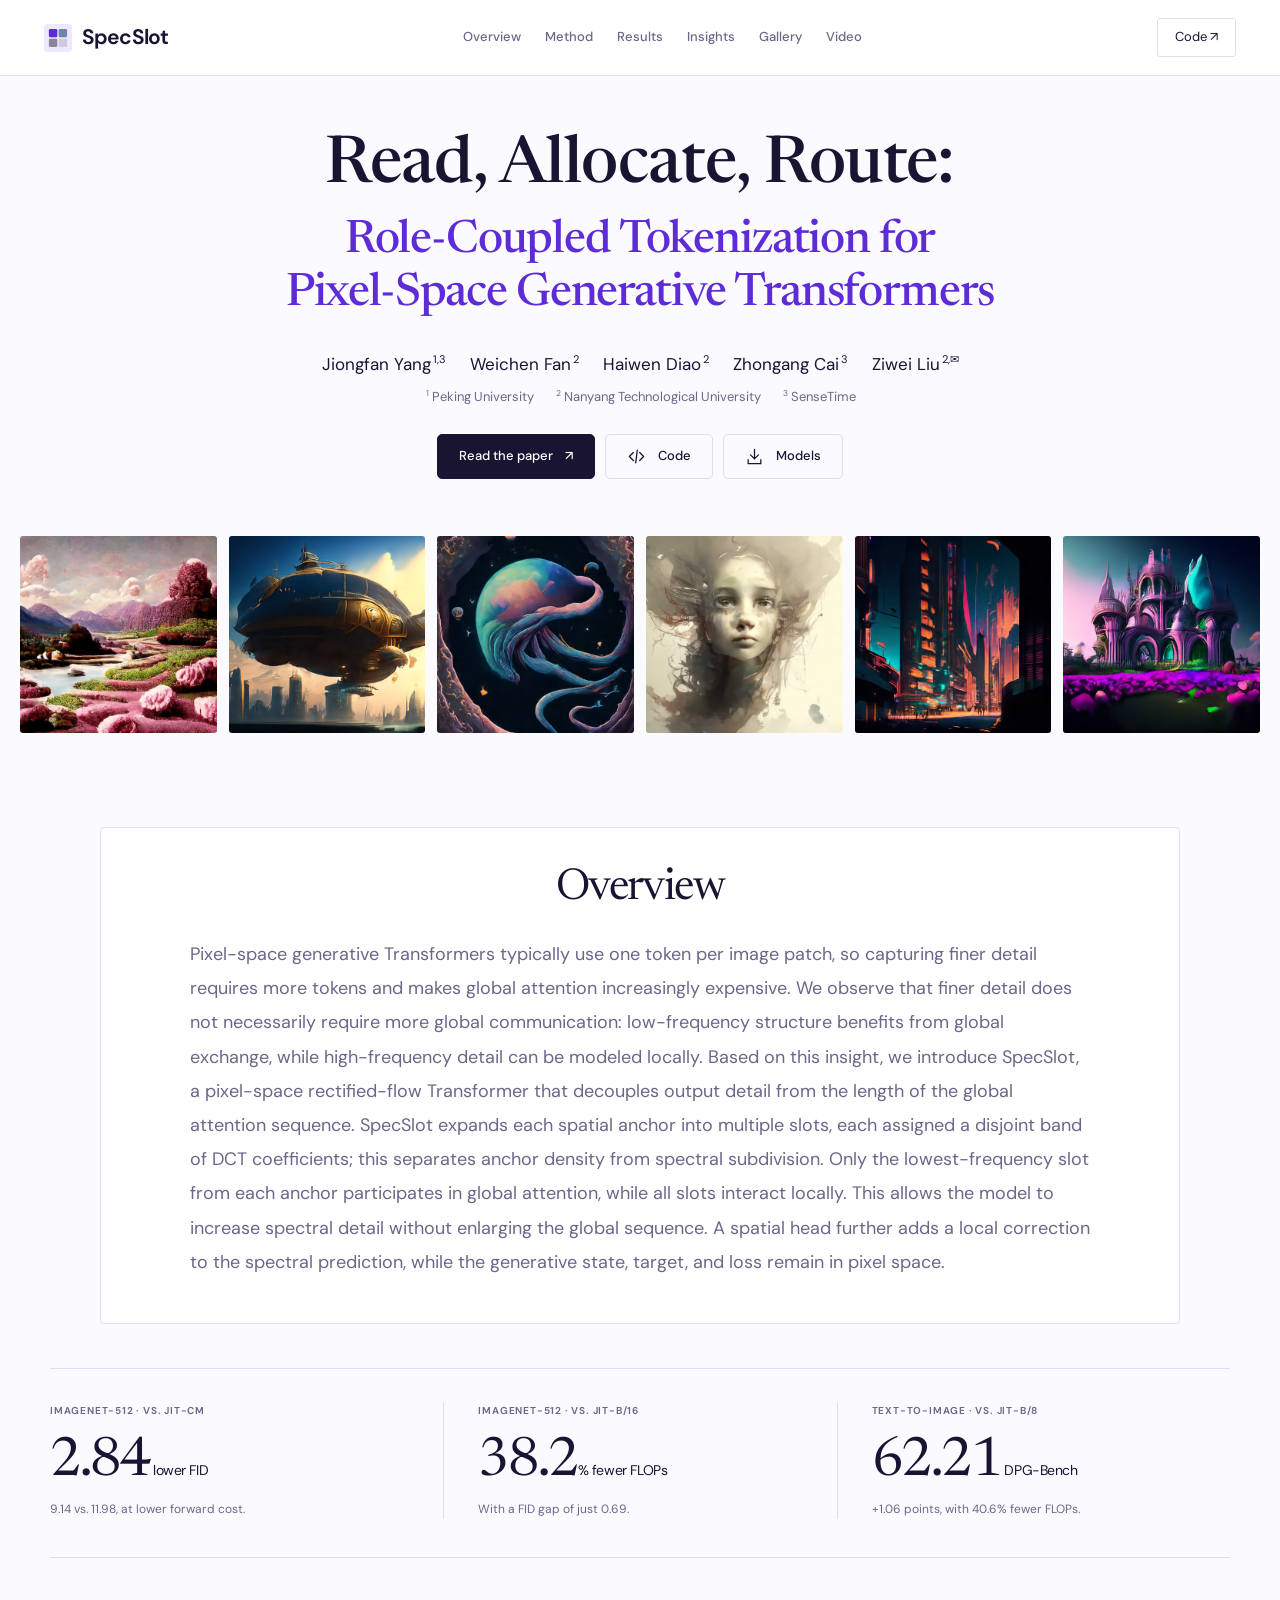
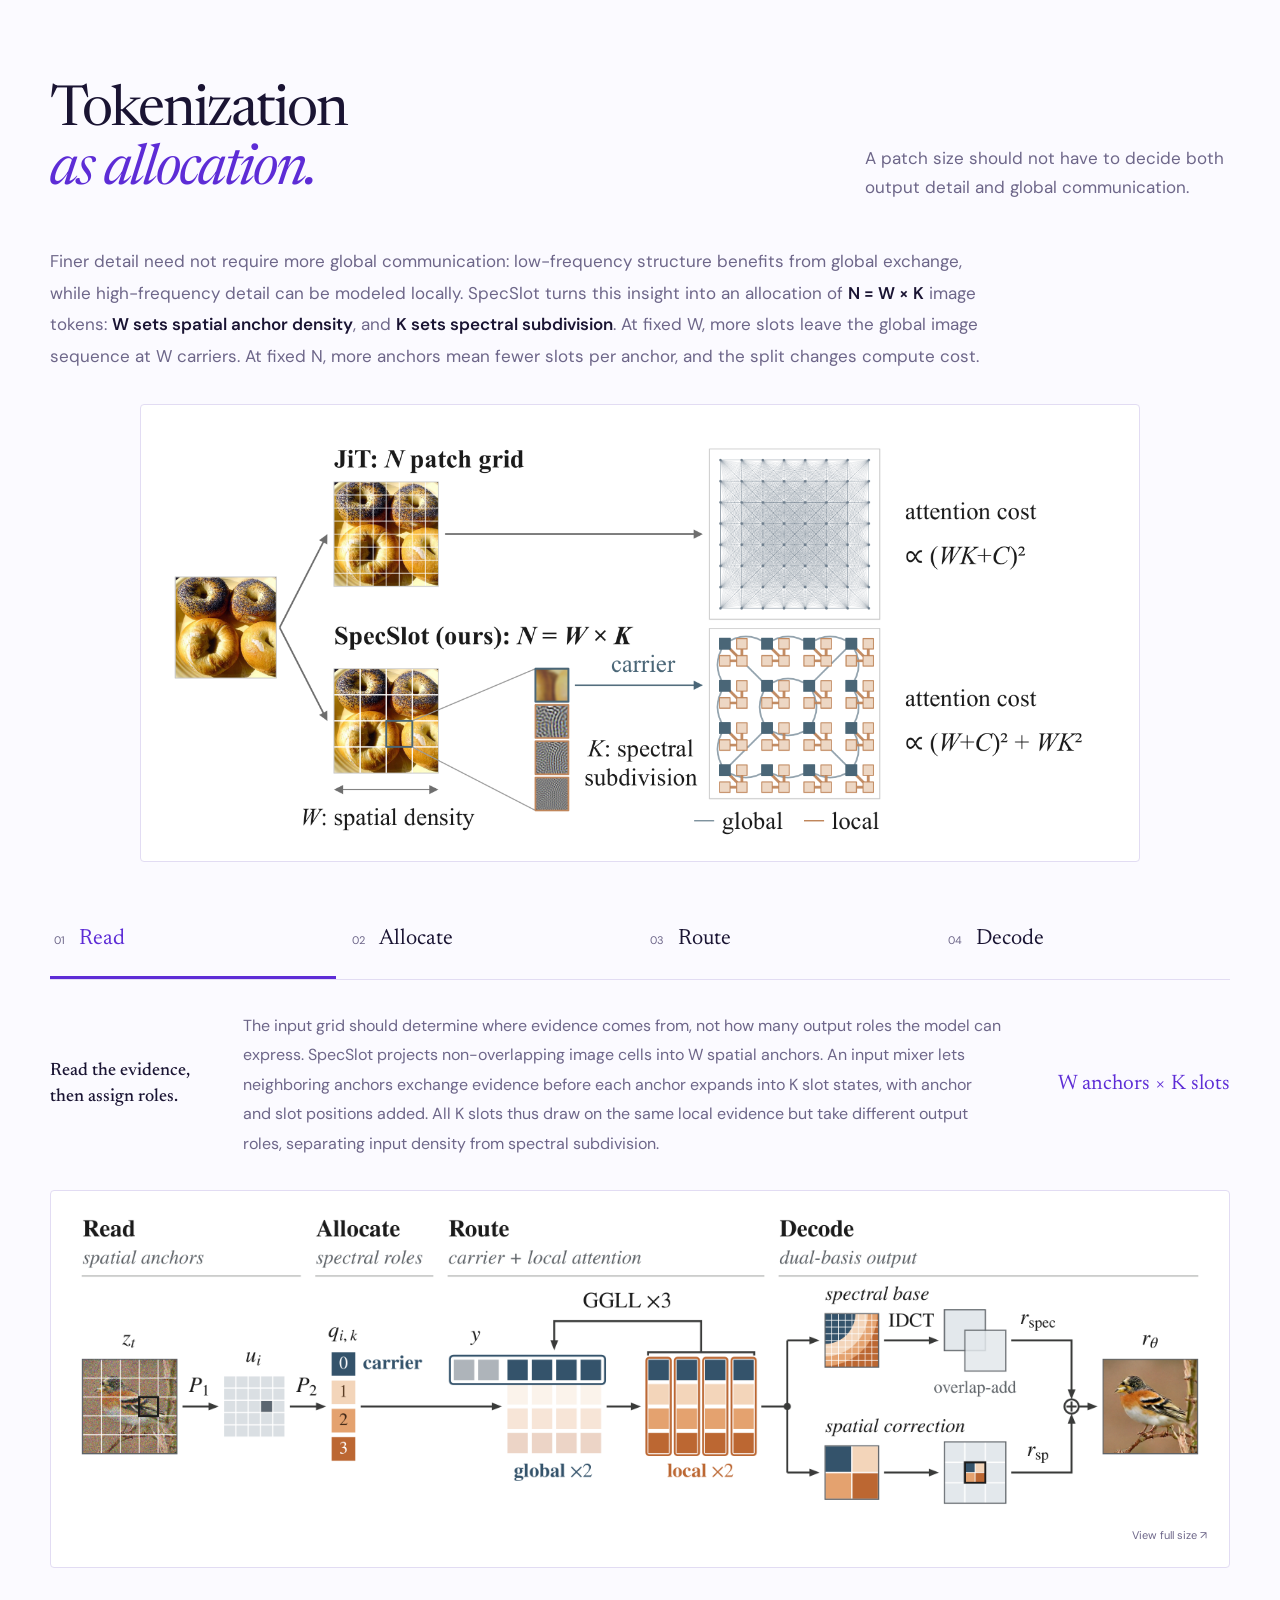
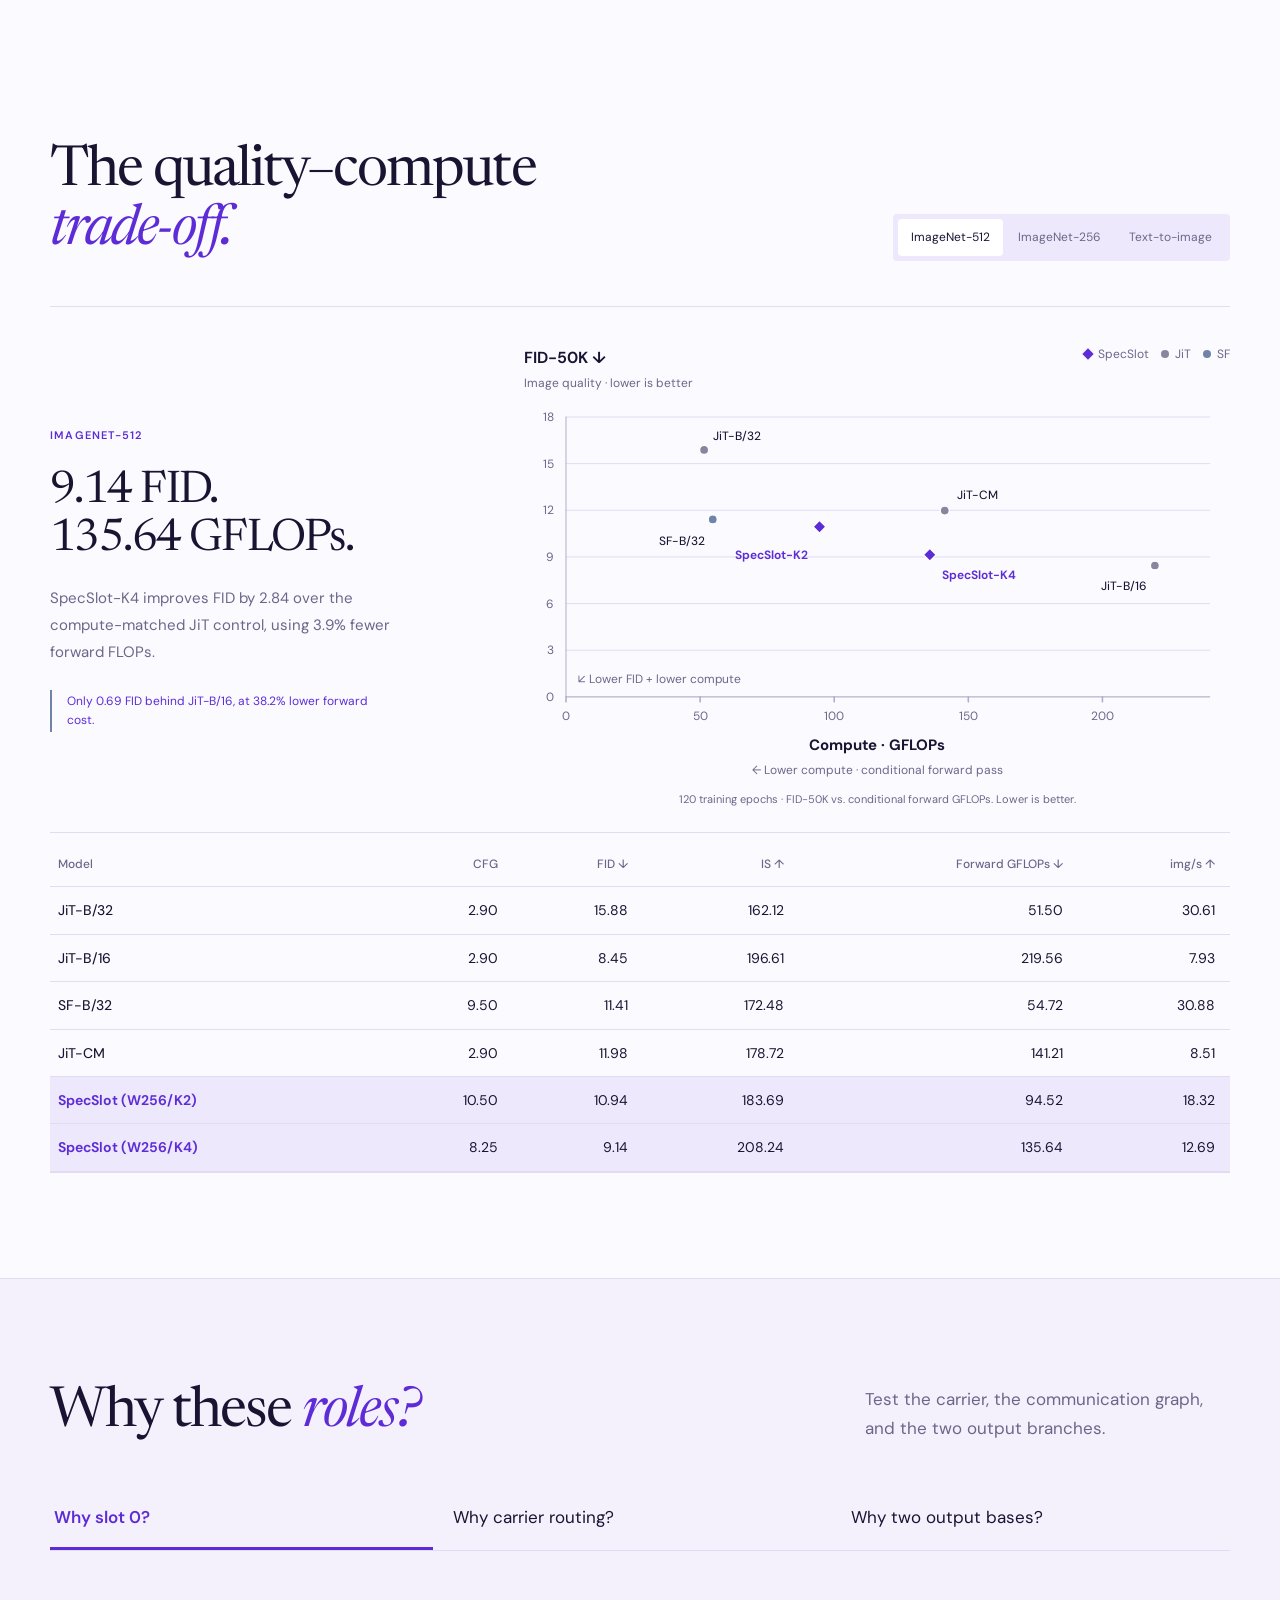
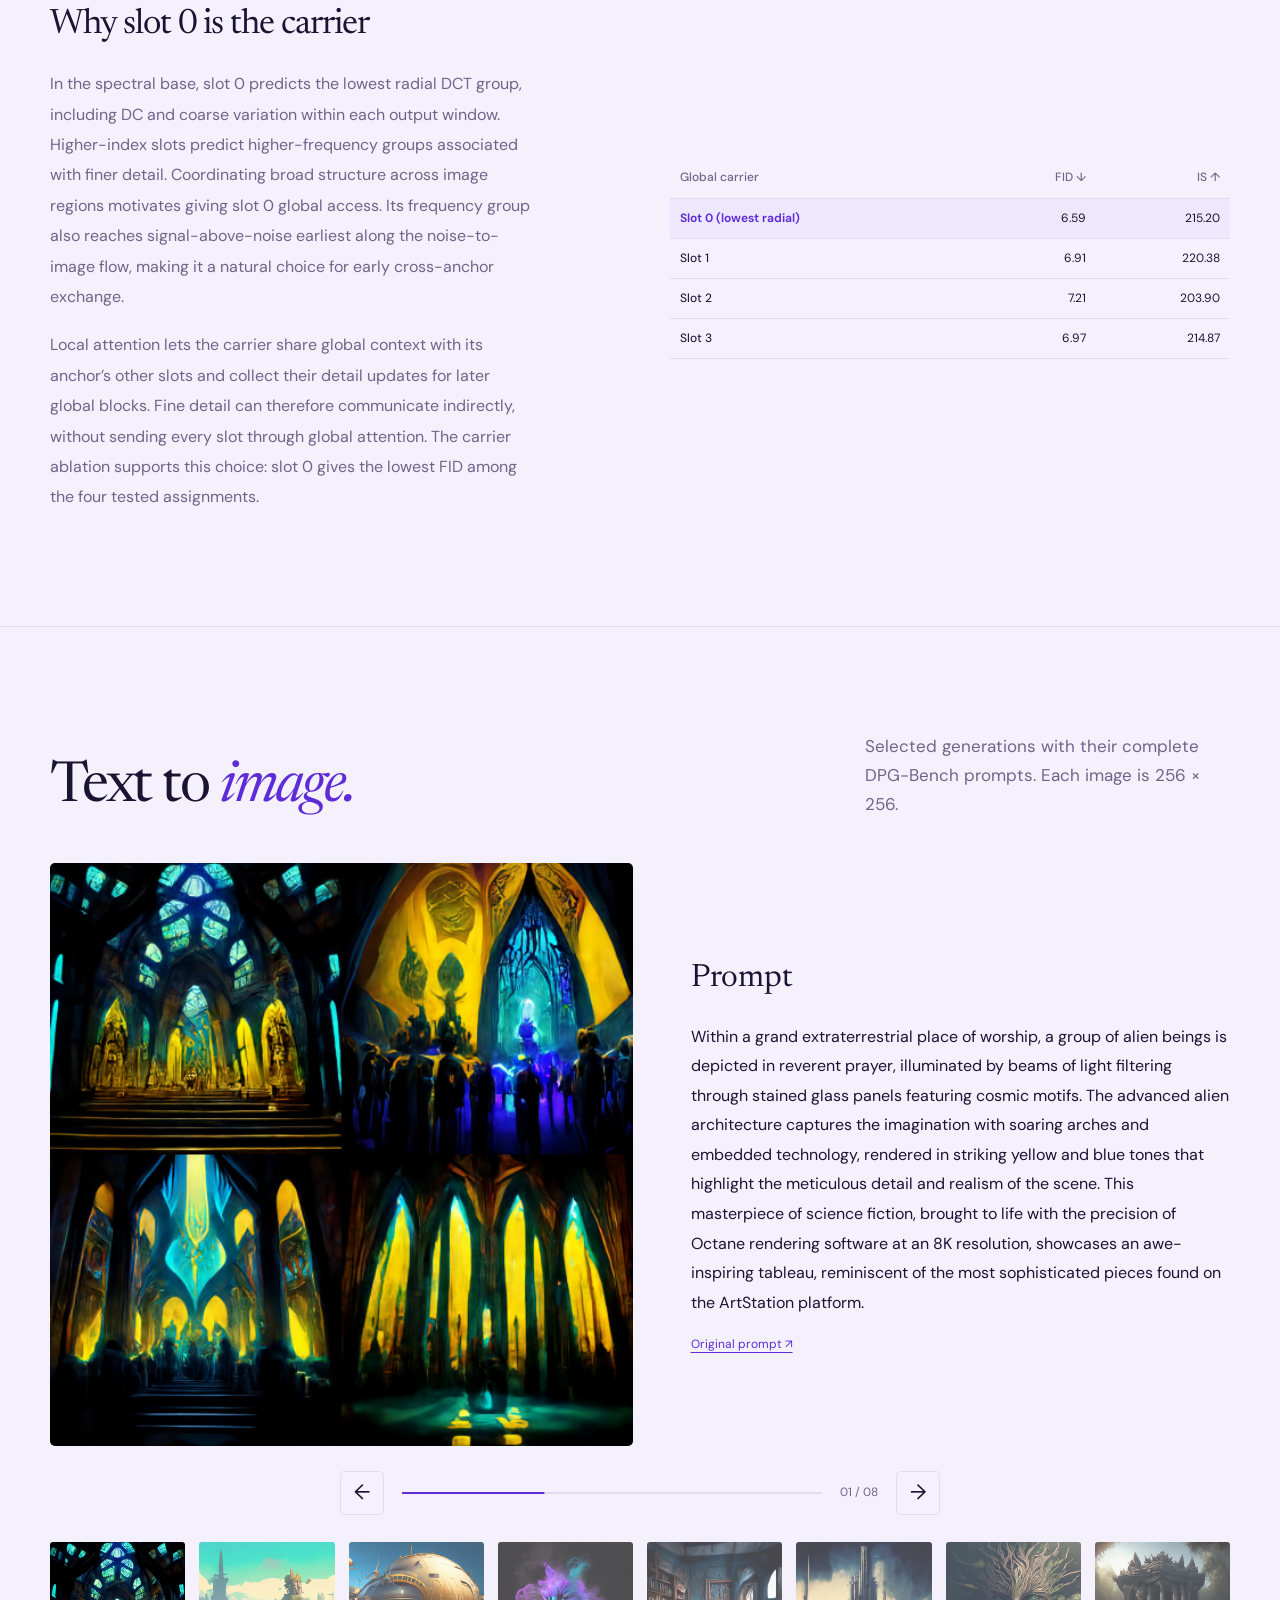
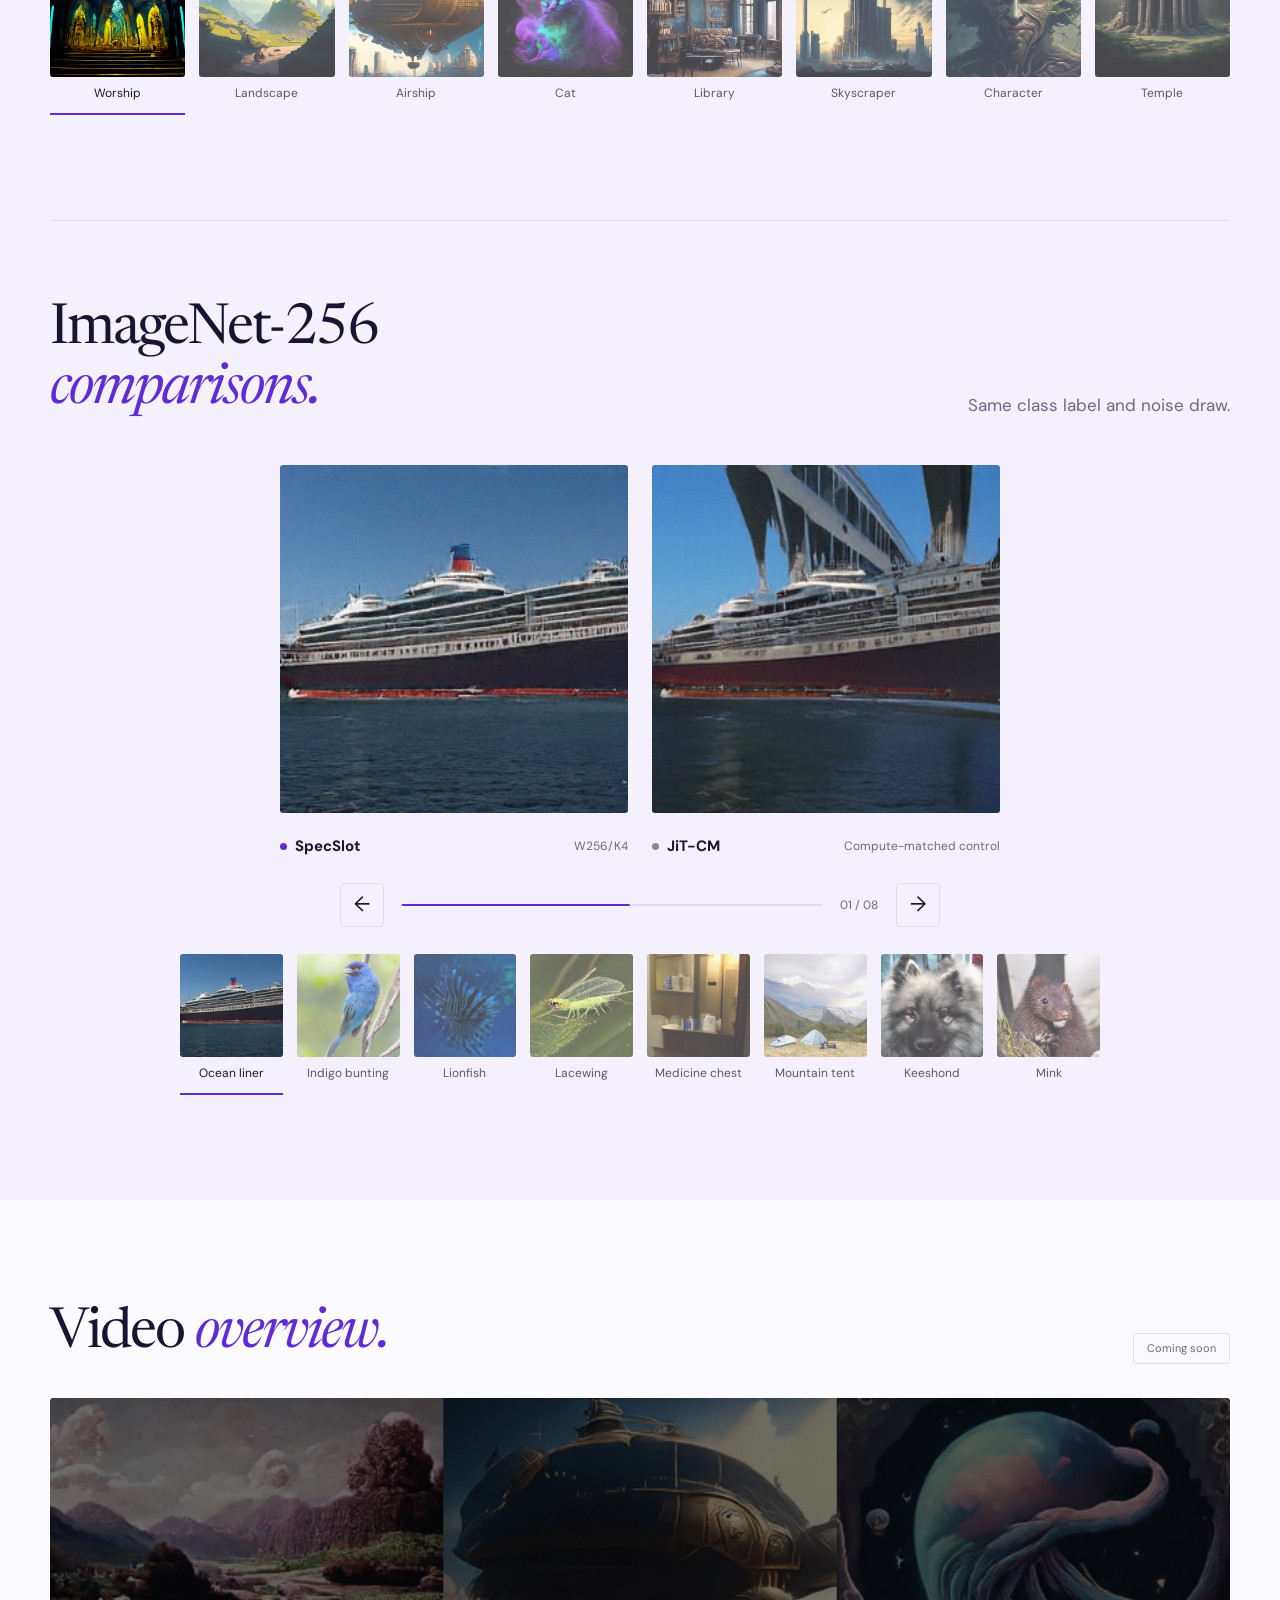
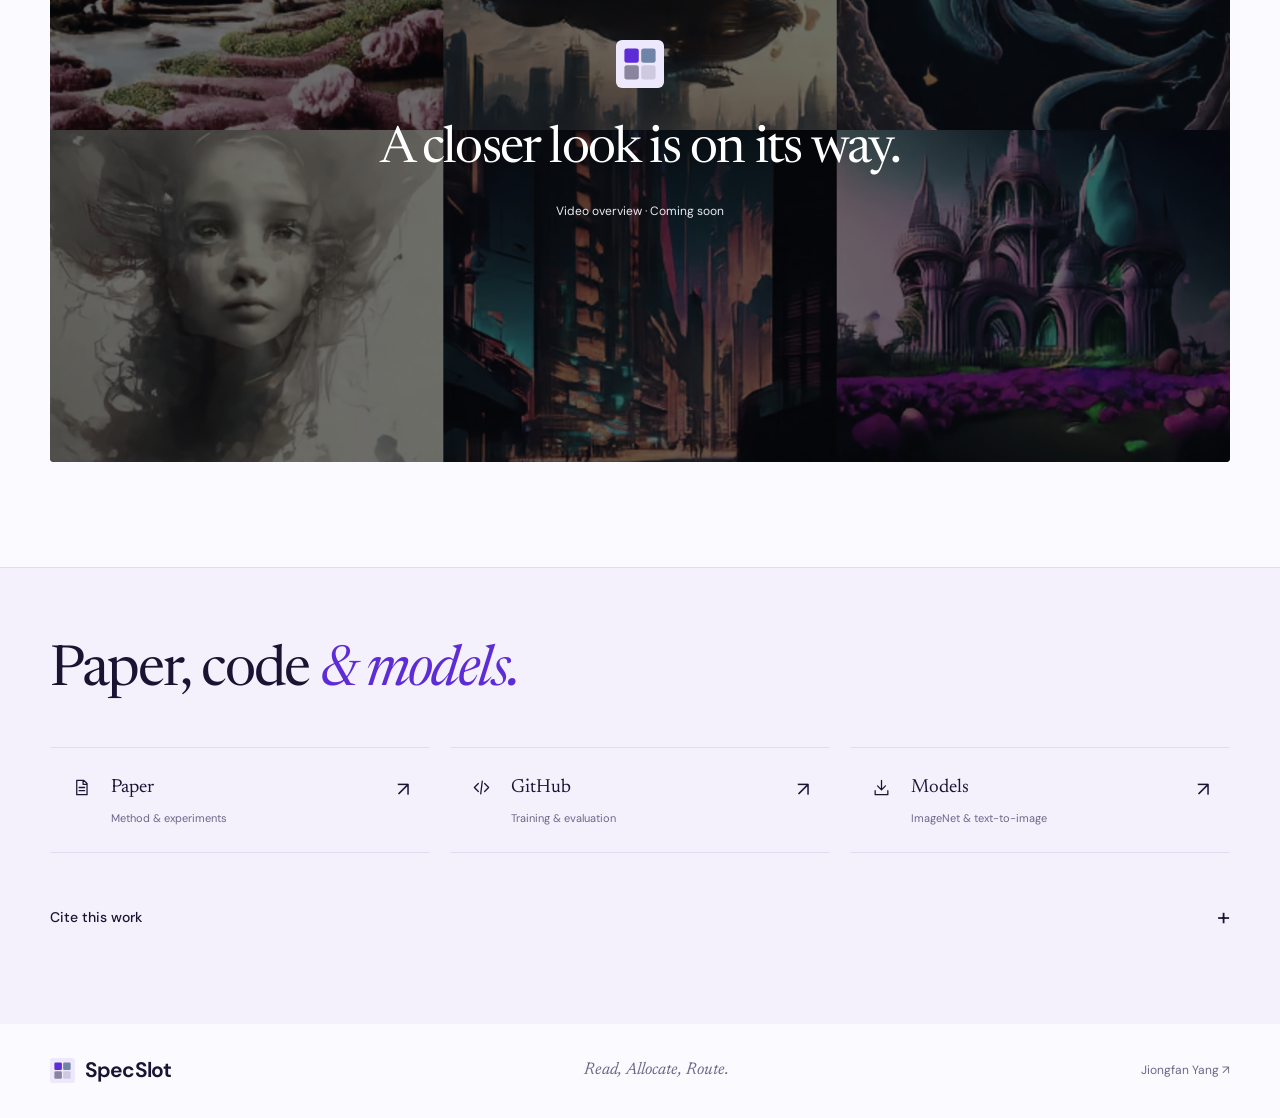
==== commit 5ced5301: "change the color of the project page" ====
--- a/specslot/index.html
+++ b/specslot/index.html
@@ -3,7 +3,7 @@
 <head>
   <meta charset="utf-8">
   <meta name="viewport" content="width=device-width,initial-scale=1">
-  <meta name="theme-color" content="#f5f3ed">
+  <meta name="theme-color" content="#fbfaff">
   <title>Read, Allocate, Route: Role-Coupled Tokenization for Pixel-Space Generative Transformers</title>
   <meta name="description" content="SpecSlot: role-coupled tokenization for pixel-space generative Transformers. Spatial anchors, spectral output roles, and carrier routing for ImageNet and text-to-image generation.">
   <link rel="canonical" href="https://yangjiongfan.site/specslot/">
--- a/specslot/styles.css
+++ b/specslot/styles.css
@@ -1,42 +1,45 @@
-:root{--paper:#f5f3ed;--white:#fffefa;--ink:#293c36;--muted:#5e6b63;--sage:#526d60;--sage-soft:#e8ece5;--blue:#718b99;--clay:#a7806b;--line:#d7dcd2;--serif:'Newsreader',Georgia,serif;--sans:'DM Sans',Arial,sans-serif}
-*{box-sizing:border-box}html{scroll-behavior:smooth;scroll-padding-top:92px}body{margin:0;background:var(--paper);color:var(--ink);font-family:var(--sans);font-size:16px;line-height:1.6;-webkit-font-smoothing:antialiased}button,a,input,summary{-webkit-tap-highlight-color:transparent}button{font:inherit;color:inherit;cursor:pointer}a{color:inherit;text-decoration:none}a,button,summary{touch-action:manipulation}button{border:0}img{display:block;max-width:100%;height:auto}figure,p,h1,h2,h3{margin:0}::selection{background:#d2dfcd}a:focus-visible,button:focus-visible,summary:focus-visible,[tabindex]:focus-visible{outline:3px solid var(--blue);outline-offset:5px}.container{width:min(1180px,calc(100% - 88px));margin-inline:auto}.section{padding:105px 0}.eyebrow{font-size:11px;text-transform:uppercase;letter-spacing:.16em;font-weight:650;line-height:1.6;color:var(--muted)}h2{font-family:var(--serif);font-size:clamp(40px,4.4vw,62px);line-height:1.05;font-weight:400;letter-spacing:-.035em}h2 em{color:var(--sage);font-weight:400}.section-heading{display:flex;justify-content:space-between;align-items:end;gap:48px;margin-bottom:45px}.section-heading .eyebrow{margin-bottom:20px}.section-lead{max-width:365px;color:var(--muted);font-size:17px;line-height:1.7}.skip{position:fixed;top:-100px;left:20px;z-index:99;padding:10px;background:var(--ink);color:white}.skip:focus{top:12px}.site-header{height:76px;padding:0 44px;display:flex;align-items:center;justify-content:space-between;position:sticky;top:0;z-index:20;background:#f5f3edf0;backdrop-filter:blur(18px);border-bottom:1px solid #d7dcd280}.wordmark{display:flex;align-items:center;gap:10px;font-weight:650;font-size:21px;letter-spacing:-.04em}.site-header nav{display:flex;gap:30px;font-size:13px;font-weight:500}.site-header nav a{color:var(--muted);position:relative;padding:8px 0}.site-header nav a:hover,.site-header nav a.active{color:var(--ink)}.site-header nav a.active:after{content:'';position:absolute;bottom:0;left:0;right:0;height:2px;background:var(--sage)}.nav-code{font-size:13px;border:1px solid var(--line);border-radius:50px;padding:8px 17px}.nav-code:hover{background:var(--sage-soft)}
-.hero{padding:55px 0 0;overflow:hidden}.hero-copy{text-align:center}.hero h1{font-family:var(--serif);font-size:clamp(80px,8.8vw,126px);font-weight:500;line-height:1;letter-spacing:-.065em;margin:15px 0 10px}.hero h1>span:not(.title-dot){font-style:italic;color:var(--sage)}.title-dot{color:var(--clay)}.hero h2{font-family:var(--sans);font-size:24px;letter-spacing:-.025em;font-weight:500;line-height:1.3}.paper-title{font-size:16px;color:var(--muted);margin:9px auto 22px;max-width:660px}.authors{display:flex;justify-content:center;flex-wrap:wrap;gap:8px 22px;font-size:13px}.authors a:hover{text-decoration:underline;text-underline-offset:4px}sup{font-size:.65em;margin-left:2px}.affiliations{font-size:11px;display:flex;justify-content:center;flex-wrap:wrap;gap:4px 18px;color:var(--muted);margin-top:6px}.resource-links{display:flex;align-items:center;justify-content:center;gap:10px;margin:24px 0 43px}.button{display:inline-flex;align-items:center;justify-content:center;gap:12px;padding:11px 21px;border-radius:5px;border:1px solid #cdd4c9;font-size:13px;font-weight:500;transition:background .2s,transform .2s}.button:hover{background:var(--sage-soft);transform:translateY(-2px)}.button.primary{background:var(--ink);color:#fffefa;border-color:var(--ink)}.button.primary:hover{background:var(--sage)}svg{width:19px;height:19px;fill:none;stroke:currentColor;stroke-width:1.6;stroke-linecap:round;stroke-linejoin:round}.hero-gallery{display:grid;grid-template-columns:repeat(6,minmax(0,1fr));gap:12px;width:min(1360px,calc(100% - 40px));margin:0 auto;align-items:center;padding:14px 0 22px}.sample{padding:0;background:none;border-radius:5px;overflow:hidden;box-shadow:0 6px 20px #283b3510;transition:transform .35s,box-shadow .35s}.sample:nth-child(2n){transform:translateY(-12px)}.sample:hover{transform:translateY(-6px);box-shadow:0 16px 28px #283b351e}.sample:nth-child(2n):hover{transform:translateY(-18px)}.sample img{width:100%;aspect-ratio:1;object-fit:cover}.image-note{font-size:11px;color:var(--muted);text-align:center;margin:9px 0 0;letter-spacing:.02em}.image-note span{margin-left:8px}.highlights{display:grid;grid-template-columns:repeat(3,1fr);margin-top:52px;padding:34px 0 38px;border-top:1px solid var(--line);border-bottom:1px solid var(--line)}.highlight{padding:0 34px;transition:color .2s}.highlight:first-child{padding-left:0}.highlight:last-child{padding-right:0}.highlight+.highlight{border-left:1px solid var(--line)}.highlight .eyebrow{display:block;letter-spacing:.08em;font-size:10px}.metric{display:block;font-family:var(--serif);font-size:54px;font-weight:400;letter-spacing:-.04em;line-height:1.15;margin:12px 0 7px;white-space:nowrap}.metric span{font-family:var(--sans);font-size:14px;letter-spacing:-.03em}.highlight p{color:var(--muted);font-size:12px}.highlight:hover{color:var(--sage)}
-.method{background:linear-gradient(180deg,var(--paper),#eeefe8 65%,var(--paper))}.method-tabs{display:grid;grid-template-columns:repeat(4,1fr);border-bottom:1px solid #c6cfc2;gap:12px}.method-tabs button{text-align:left;background:none;font-size:22px;font-family:var(--serif);padding:18px 4px;border-bottom:3px solid transparent}.method-tabs button span{font-size:11px;font-family:var(--sans);margin-right:14px;color:var(--muted)}.method-tabs button[aria-selected=true]{border-color:var(--sage);color:var(--sage)}.method-tabs button:hover{background:#e7ebe140}.method-detail{display:grid;grid-template-columns:170px 1fr 210px;gap:25px;align-items:center;min-height:130px;padding:25px 0}.detail-kicker{font-weight:600;font-size:14px}.method-detail p{max-width:660px;color:var(--muted);font-size:14px}.detail-formula{font-family:var(--serif);font-size:22px;color:var(--sage);text-align:right;line-height:1.4}.diagram{display:block;width:100%;padding:22px;background:white;border:1px solid var(--line);border-radius:6px;position:relative;overflow:hidden;cursor:zoom-in}.diagram img{width:100%;height:auto}.expand-label{display:block;text-align:right;font-size:11px;color:var(--muted);margin-top:12px}.allocation-details{margin-top:24px;border-bottom:1px solid var(--line)}summary{list-style:none;cursor:pointer;display:flex;align-items:center;gap:20px;padding:20px 0;font-size:14px;font-weight:500}summary::-webkit-details-marker{display:none}.summary-detail{font-size:12px;color:var(--muted);font-weight:400}.plus{margin-left:auto;font-size:24px;font-weight:400;line-height:1;transition:transform .2s}details[open]>summary .plus{transform:rotate(45deg)}.allocation-details>p{font-size:14px;max-width:750px;color:var(--muted);margin-bottom:25px}.allocation-details .diagram{margin-bottom:26px}
-.results{padding-top:70px}.segmented{display:flex;padding:5px;background:#e9ece5;border-radius:7px;gap:2px;flex-wrap:wrap;max-width:100%}.segmented button{padding:9px 13px;background:none;border-radius:4px;color:var(--muted);font-size:12px;white-space:nowrap}.segmented button[aria-selected=true]{background:var(--white);color:var(--ink);box-shadow:0 1px 6px #293c3610}.result-layout{display:grid;grid-template-columns:.8fr 1.3fr;gap:40px;align-items:center;border-top:1px solid var(--line);padding:38px 0 24px;min-height:380px}.result-tag{color:var(--sage);font-size:11px;letter-spacing:.11em;text-transform:uppercase;font-weight:600}.result-story h3{font-family:var(--serif);font-size:45px;letter-spacing:-.035em;line-height:1.05;font-weight:400;margin:22px 0}.result-story p{font-size:15px;line-height:1.8;max-width:355px;color:var(--muted)}.result-footnote{font-size:12px;max-width:340px;border-left:2px solid var(--clay);margin-top:24px;padding:2px 0 2px 15px;color:var(--sage)}.chart-wrap{min-width:0}.chart-wrap svg{width:100%;height:auto;display:block;fill:initial;stroke:none;font-family:var(--sans)}.chart-note{font-size:10px;color:var(--muted);text-align:center;margin-top:10px}.data-details{border-top:1px solid var(--line);border-bottom:1px solid var(--line)}.table-scroll{max-width:100%;overflow:auto}table{border-collapse:collapse;width:100%;font-size:13px;font-variant-numeric:tabular-nums;white-space:nowrap}th,td{text-align:right;padding:12px 15px;border-bottom:1px solid var(--line)}th{font-weight:500;color:var(--muted);font-size:11px}th:first-child,td:first-child{text-align:left;padding-left:8px}tr.ours{background:var(--sage-soft)}tr.ours td:first-child{font-weight:600;color:var(--sage)}.protocol{font-size:11px;color:var(--muted);padding:16px 0 22px;max-width:840px;line-height:1.7}.bar-chart{display:grid;grid-template-columns:1fr 1fr;gap:30px;padding:20px 0}.bar-title{font-size:14px;margin-bottom:16px;font-weight:600}.bar-item{margin-bottom:20px}.bar-label{font-size:11px;display:flex;justify-content:space-between;gap:10px;margin-bottom:6px}.bar-track{height:11px;background:#e7e9e3;border-radius:2px;overflow:hidden}.bar-fill{height:100%;background:var(--blue)}.bar-item.ours .bar-fill{background:var(--sage)}.bar-item.ours .bar-label{font-weight:650;color:var(--sage)}.bar-scale{display:flex;justify-content:space-between;font-size:10px;color:var(--muted)}
-.gallery{background:#e9ece5}.t2i-grid{display:grid;grid-template-columns:repeat(4,minmax(0,1fr));gap:24px 18px}.gallery-card{background:none;padding:0;text-align:left}.gallery-card>img{width:100%;aspect-ratio:1;object-fit:cover;border-radius:4px;transition:transform .35s,box-shadow .35s}.gallery-card:hover>img{transform:translateY(-5px);box-shadow:0 12px 24px #26383120}.gallery-card>span{font-size:12px;display:flex;justify-content:space-between;margin-top:10px;font-weight:500}.gallery-card>span>span{color:var(--muted)}.gallery .image-note{margin-top:28px}.pair-section{margin-top:90px;padding-top:50px;border-top:1px solid #ccd3c6}.pair-heading{display:flex;align-items:end;justify-content:space-between;gap:30px;margin-bottom:28px}.pair-heading h3{font-family:var(--serif);font-weight:400;font-size:38px;letter-spacing:-.03em;margin-top:12px}.pair-heading>p{font-size:12px;color:var(--muted)}.pair-controls{display:flex;flex-wrap:wrap;gap:8px;margin-bottom:30px}.pair-controls button{font-size:11px;padding:7px 13px;background:transparent;border:1px solid #c6cec0;border-radius:3px}.pair-controls button[aria-selected=true]{background:var(--sage);border-color:var(--sage);color:white}.pair-controls button:hover{border-color:var(--sage)}.pair-images{display:grid;grid-template-columns:1fr 1fr;gap:24px;max-width:780px;margin:auto}.pair-images button{padding:0;width:100%;background:none;cursor:zoom-in}.pair-images img{width:100%;border-radius:3px}.pair-images figcaption{display:flex;align-items:center;gap:8px;font-size:12px;padding-top:12px}.pair-images figcaption>span:last-child{margin-left:auto;font-size:10px;color:var(--muted)}.ours-dot,.baseline-dot{display:inline-block;width:7px;height:7px;flex:0 0 7px;border-radius:50%;background:var(--sage)}.baseline-dot{background:var(--blue)}
-.video .section-heading{margin-bottom:34px}.status-pill{font-size:11px;padding:6px 13px;border:1px solid var(--line);border-radius:30px;color:var(--muted);white-space:nowrap}.video-frame{position:relative;aspect-ratio:16/9;border-radius:6px;overflow:hidden;background:#38433b}.video-poster{width:100%;height:100%;object-fit:cover;filter:saturate(.6) brightness(.48)}.video-placeholder{position:absolute;inset:0;display:flex;flex-direction:column;align-items:center;justify-content:center;color:#fffefa;background:#19332d25;text-align:center;padding:20px}.video-monogram{margin-bottom:22px}.video-monogram img{box-shadow:0 8px 20px #0002;border-radius:12px}.video-placeholder h3{font-family:var(--serif);font-weight:400;font-size:clamp(27px,4vw,52px);letter-spacing:-.035em}.video-placeholder p{font-size:12px;margin-top:10px;color:#e5e7df}video{width:100%;height:100%;object-fit:contain}.video-frame.has-video .video-poster{display:none}.video-frame.has-video video{position:absolute;inset:0}.resources{padding:75px 0;background:#eeece5;border-top:1px solid var(--line)}.resource-grid{display:grid;grid-template-columns:repeat(3,1fr);gap:20px}.resource-grid>a{position:relative;display:grid;grid-template-columns:25px 1fr;gap:6px 14px;padding:25px 22px;border-top:1px solid #bdc6b8;border-bottom:1px solid #bdc6b8;transition:background .2s}.resource-grid>a:hover{background:#e4e8de}.resource-grid svg{grid-row:span 2;margin-top:5px}.resource-grid span{font-size:19px;font-family:var(--serif)}.resource-grid small{font-size:11px;color:var(--muted)}.resource-grid b{position:absolute;right:20px;top:25px;font-size:20px;font-weight:400}.citation{margin-top:32px}.citation-code{position:relative;padding:25px;background:var(--white);border:1px solid var(--line);border-radius:4px}.citation-code pre{white-space:pre-wrap;overflow-wrap:anywhere;font-size:12px;line-height:1.8;margin:24px 0 0;font-family:ui-monospace,SFMono-Regular,Consolas,monospace}.copy-button{position:absolute;right:12px;top:12px;background:var(--sage-soft);border-radius:3px;padding:5px 12px;font-size:11px}.citation-code p{font-size:11px;color:var(--sage);min-height:18px}footer{display:flex;justify-content:space-between;align-items:center;padding:30px 0;gap:20px}footer p{font-family:var(--serif);font-style:italic;font-size:17px;color:var(--muted)}footer>a:last-child{font-size:12px;color:var(--muted)}.icon-definitions{position:absolute;width:0;height:0;overflow:hidden}.sr-only{position:absolute;width:1px;height:1px;padding:0;overflow:hidden;clip:rect(0,0,0,0);white-space:nowrap;border:0}
-dialog{width:min(1260px,94vw);max-height:94vh;padding:20px 24px;background:var(--white);border:1px solid var(--line);border-radius:8px;color:var(--ink)}dialog::backdrop{background:#162721d9;backdrop-filter:blur(8px)}.lightbox-toolbar{display:flex;justify-content:space-between;gap:20px;align-items:center;font-size:13px;margin-bottom:20px}.lightbox-toolbar button{background:var(--sage-soft);padding:7px 12px;white-space:nowrap;border-radius:3px;font-size:12px}.lightbox-body{display:flex;justify-content:center;align-items:center;overflow:auto;min-height:100px}.lightbox-body img{max-height:calc(90vh - 145px);width:auto;max-width:100%;object-fit:contain}.lightbox-body img.square{height:min(65vh,650px);aspect-ratio:1}.lightbox-body img.diagram-image{max-height:calc(90vh - 145px);width:100%;height:auto}#lightbox-original{display:block;text-align:right;font-size:11px;margin-top:14px;color:var(--sage)}body.modal-open{overflow:hidden}
+:root{--paper:#fbfaff;--white:#ffffff;--ink:#1a1433;--muted:#6d6689;--sage:#5d2cd6;--sage-soft:#eee8fd;--blue:#8a849e;--clay:#6f85a8;--line:#e2dcf3;--surface:#f4f1fd;--serif:'Newsreader',Georgia,serif;--sans:'DM Sans',Arial,sans-serif}
+*{box-sizing:border-box}html{scroll-behavior:smooth;scroll-padding-top:92px}body{margin:0;background:var(--paper);color:var(--ink);font-family:var(--sans);font-size:16px;line-height:1.6;-webkit-font-smoothing:antialiased}button,a,input,summary{-webkit-tap-highlight-color:transparent}button{font:inherit;color:inherit;cursor:pointer}a{color:inherit;text-decoration:none}a,button,summary{touch-action:manipulation}button{border:0}img{display:block;max-width:100%;height:auto}figure,p,h1,h2,h3{margin:0}::selection{background:#dce4f1}a:focus-visible,button:focus-visible,summary:focus-visible,[tabindex]:focus-visible{outline:3px solid var(--blue);outline-offset:5px}.container{width:min(1180px,calc(100% - 88px));margin-inline:auto}.section{padding:105px 0}.eyebrow{font-size:11px;text-transform:uppercase;letter-spacing:.16em;font-weight:650;line-height:1.6;color:var(--muted)}h2{font-family:var(--serif);font-size:clamp(40px,4.4vw,62px);line-height:1.05;font-weight:400;letter-spacing:-.035em}h2 em{color:var(--sage);font-weight:400}.section-heading{display:flex;justify-content:space-between;align-items:end;gap:48px;margin-bottom:45px}.section-heading .eyebrow{margin-bottom:20px}.section-lead{max-width:365px;color:var(--muted);font-size:17px;line-height:1.7}.skip{position:fixed;top:-100px;left:20px;z-index:99;padding:10px;background:var(--ink);color:white}.skip:focus{top:12px}.site-header{height:76px;padding:0 44px;display:flex;align-items:center;justify-content:space-between;position:sticky;top:0;z-index:20;background:var(--white);border-bottom:1px solid var(--line)}.wordmark{display:flex;align-items:center;gap:10px;font-weight:650;font-size:21px;letter-spacing:-.04em}.site-header nav{display:flex;gap:30px;font-size:13px;font-weight:500}.site-header nav a{color:var(--muted);position:relative;padding:8px 0}.site-header nav a:hover,.site-header nav a.active{color:var(--ink)}.site-header nav a.active:after{content:'';position:absolute;bottom:0;left:0;right:0;height:2px;background:var(--sage)}.nav-code{font-size:13px;border:1px solid var(--line);border-radius:3px;padding:8px 17px}.nav-code:hover{background:var(--sage-soft)}
+.hero{padding:55px 0 0;overflow:hidden}.hero-copy{text-align:center}.hero h1{font-family:var(--serif);font-size:clamp(80px,8.8vw,126px);font-weight:500;line-height:1;letter-spacing:-.065em;margin:15px 0 10px}.hero h1>span:not(.title-dot){font-style:italic;color:var(--sage)}.title-dot{color:var(--clay)}.hero h2{font-family:var(--sans);font-size:24px;letter-spacing:-.025em;font-weight:500;line-height:1.3}.paper-title{font-size:16px;color:var(--muted);margin:9px auto 22px;max-width:660px}.authors{display:flex;justify-content:center;flex-wrap:wrap;gap:8px 22px;font-size:13px}.authors a:hover{text-decoration:underline;text-underline-offset:4px}sup{font-size:.65em;margin-left:2px}.affiliations{font-size:11px;display:flex;justify-content:center;flex-wrap:wrap;gap:4px 18px;color:var(--muted);margin-top:6px}.resource-links{display:flex;align-items:center;justify-content:center;gap:10px;margin:24px 0 43px}.button{display:inline-flex;align-items:center;justify-content:center;gap:12px;padding:11px 21px;border-radius:5px;border:1px solid var(--line);font-size:13px;font-weight:500;transition:background .2s,border-color .2s}.button:hover{background:var(--sage-soft);border-color:var(--sage)}.button.primary{background:var(--ink);color:#ffffff;border-color:var(--ink)}.button.primary:hover{background:var(--sage)}svg{width:19px;height:19px;fill:none;stroke:currentColor;stroke-width:1.6;stroke-linecap:round;stroke-linejoin:round}.hero-gallery{display:grid;grid-template-columns:repeat(6,minmax(0,1fr));gap:12px;width:min(1360px,calc(100% - 40px));margin:0 auto;align-items:center;padding:14px 0 22px}.sample{padding:0;background:none;border-radius:3px;overflow:hidden;transition:opacity .2s}.sample:hover{opacity:.94}.sample img{width:100%;aspect-ratio:1;object-fit:cover}.image-note{font-size:11px;color:var(--muted);text-align:center;margin:9px 0 0;letter-spacing:.02em}.image-note span{margin-left:8px}.highlights{display:grid;grid-template-columns:repeat(3,1fr);margin-top:52px;padding:34px 0 38px;border-top:1px solid var(--line);border-bottom:1px solid var(--line)}.highlight{padding:0 34px;transition:color .2s}.highlight:first-child{padding-left:0}.highlight:last-child{padding-right:0}.highlight+.highlight{border-left:1px solid var(--line)}.highlight .eyebrow{display:block;letter-spacing:.08em;font-size:10px}.metric{display:block;font-family:var(--serif);font-size:54px;font-weight:400;letter-spacing:-.04em;line-height:1.15;margin:12px 0 7px;white-space:nowrap}.metric span{font-family:var(--sans);font-size:14px;letter-spacing:-.03em}.highlight p{color:var(--muted);font-size:12px}.highlight:hover{color:var(--sage)}
+.method{background:var(--paper)}.method-tabs{display:grid;grid-template-columns:repeat(4,1fr);border-bottom:1px solid var(--line);gap:12px}.method-tabs button{text-align:left;background:none;font-size:22px;font-family:var(--serif);padding:18px 4px;border-bottom:3px solid transparent}.method-tabs button span{font-size:11px;font-family:var(--sans);margin-right:14px;color:var(--muted)}.method-tabs button[aria-selected=true]{border-color:var(--sage);color:var(--sage)}.method-tabs button:hover{background:var(--sage-soft)}.method-detail{display:grid;grid-template-columns:170px 1fr 210px;gap:25px;align-items:center;min-height:130px;padding:25px 0}.detail-kicker{font-weight:600;font-size:14px}.method-detail p{max-width:660px;color:var(--muted);font-size:14px}.detail-formula{font-family:var(--serif);font-size:22px;color:var(--sage);text-align:right;line-height:1.4}.diagram{display:block;width:100%;padding:22px;background:white;border:1px solid var(--line);border-radius:4px;position:relative;overflow:hidden;cursor:zoom-in}.diagram img{width:100%;height:auto}.expand-label{display:block;text-align:right;font-size:11px;color:var(--muted);margin-top:12px}.allocation-details{margin-top:24px;border-bottom:1px solid var(--line)}summary{list-style:none;cursor:pointer;display:flex;align-items:center;gap:20px;padding:20px 0;font-size:14px;font-weight:500}summary::-webkit-details-marker{display:none}.summary-detail{font-size:12px;color:var(--muted);font-weight:400}.plus{margin-left:auto;font-size:24px;font-weight:400;line-height:1;transition:transform .2s}details[open]>summary .plus{transform:rotate(45deg)}.allocation-details>p{font-size:14px;max-width:750px;color:var(--muted);margin-bottom:25px}.allocation-details .diagram{margin-bottom:26px}
+.results{padding-top:70px}.segmented{display:flex;padding:5px;background:var(--sage-soft);border-radius:4px;gap:2px;flex-wrap:wrap;max-width:100%}.segmented button{padding:9px 13px;background:none;border-radius:4px;color:var(--muted);font-size:12px;white-space:nowrap}.segmented button[aria-selected=true]{background:var(--white);color:var(--ink)}.result-layout{display:grid;grid-template-columns:.8fr 1.3fr;gap:40px;align-items:center;border-top:1px solid var(--line);padding:38px 0 24px;min-height:380px}.result-tag{color:var(--sage);font-size:11px;letter-spacing:.11em;text-transform:uppercase;font-weight:600}.result-story h3{font-family:var(--serif);font-size:45px;letter-spacing:-.035em;line-height:1.05;font-weight:400;margin:22px 0}.result-story p{font-size:15px;line-height:1.8;max-width:355px;color:var(--muted)}.result-footnote{font-size:12px;max-width:340px;border-left:2px solid var(--clay);margin-top:24px;padding:2px 0 2px 15px;color:var(--sage)}.chart-wrap{min-width:0}.chart-wrap svg{width:100%;height:auto;display:block;fill:initial;stroke:none;font-family:var(--sans)}.chart-note{font-size:10px;color:var(--muted);text-align:center;margin-top:10px}.data-details{border-top:1px solid var(--line);border-bottom:1px solid var(--line)}.table-scroll{max-width:100%;overflow:auto}table{border-collapse:collapse;width:100%;font-size:13px;font-variant-numeric:tabular-nums;white-space:nowrap}th,td{text-align:right;padding:12px 15px;border-bottom:1px solid var(--line)}th{font-weight:500;color:var(--muted);font-size:11px}th:first-child,td:first-child{text-align:left;padding-left:8px}tr.ours{background:var(--sage-soft)}tr.ours td:first-child{font-weight:600;color:var(--sage)}.protocol{font-size:11px;color:var(--muted);padding:16px 0 22px;max-width:840px;line-height:1.7}.bar-chart{display:grid;grid-template-columns:1fr 1fr;gap:30px;padding:20px 0}.bar-title{font-size:14px;margin-bottom:16px;font-weight:600}.bar-item{margin-bottom:20px}.bar-label{font-size:11px;display:flex;justify-content:space-between;gap:10px;margin-bottom:6px}.bar-track{height:11px;background:var(--line);border-radius:2px;overflow:hidden}.bar-fill{height:100%;background:var(--blue)}.bar-item.ours .bar-fill{background:var(--sage)}.bar-item.ours .bar-label{font-weight:650;color:var(--sage)}.bar-scale{display:flex;justify-content:space-between;font-size:10px;color:var(--muted)}
+.gallery{background:var(--surface)}.t2i-grid{display:grid;grid-template-columns:repeat(4,minmax(0,1fr));gap:24px 18px}.gallery-card{background:none;padding:0;text-align:left}.gallery-card>img{width:100%;aspect-ratio:1;object-fit:cover;border-radius:3px;transition:opacity .2s}.gallery-card:hover>img{opacity:.94}.gallery-card>span{font-size:12px;display:flex;justify-content:space-between;margin-top:10px;font-weight:500}.gallery-card>span>span{color:var(--muted)}.gallery .image-note{margin-top:28px}.pair-section{margin-top:90px;padding-top:50px;border-top:1px solid var(--line)}.pair-heading{display:flex;align-items:end;justify-content:space-between;gap:30px;margin-bottom:28px}.pair-heading h3{font-family:var(--serif);font-weight:400;font-size:38px;letter-spacing:-.03em;margin-top:12px}.pair-heading>p{font-size:12px;color:var(--muted)}.pair-controls{display:flex;flex-wrap:wrap;gap:8px;margin-bottom:30px}.pair-controls button{font-size:11px;padding:7px 13px;background:transparent;border:1px solid var(--line);border-radius:3px}.pair-controls button[aria-selected=true]{background:var(--sage);border-color:var(--sage);color:white}.pair-controls button:hover{border-color:var(--sage)}.pair-images{display:grid;grid-template-columns:1fr 1fr;gap:24px;max-width:780px;margin:auto}.pair-images button{padding:0;width:100%;background:none;cursor:zoom-in}.pair-images img{width:100%;border-radius:3px}.pair-images figcaption{display:flex;align-items:center;gap:8px;font-size:12px;padding-top:12px}.pair-images figcaption>span:last-child{margin-left:auto;font-size:10px;color:var(--muted)}.ours-dot,.baseline-dot{display:inline-block;width:7px;height:7px;flex:0 0 7px;border-radius:50%;background:var(--sage)}.baseline-dot{background:var(--blue)}
+.video .section-heading{margin-bottom:34px}.status-pill{font-size:11px;padding:6px 13px;border:1px solid var(--line);border-radius:3px;color:var(--muted);white-space:nowrap}.video-frame{position:relative;aspect-ratio:16/9;border-radius:4px;overflow:hidden;background:#343c4b}.video-poster{width:100%;height:100%;object-fit:cover;filter:saturate(.6) brightness(.48)}.video-placeholder{position:absolute;inset:0;display:flex;flex-direction:column;align-items:center;justify-content:center;color:#ffffff;background:#20273525;text-align:center;padding:20px}.video-monogram{margin-bottom:22px}.video-monogram img{border-radius:3px}.video-placeholder h3{font-family:var(--serif);font-weight:400;font-size:clamp(27px,4vw,52px);letter-spacing:-.035em}.video-placeholder p{font-size:12px;margin-top:10px;color:#e7eaf0}video{width:100%;height:100%;object-fit:contain}.video-frame.has-video .video-poster{display:none}.video-frame.has-video video{position:absolute;inset:0}.resources{padding:75px 0;background:var(--surface);border-top:1px solid var(--line)}.resource-grid{display:grid;grid-template-columns:repeat(3,1fr);gap:20px}.resource-grid>a{position:relative;display:grid;grid-template-columns:25px 1fr;gap:6px 14px;padding:25px 22px;border-top:1px solid var(--line);border-bottom:1px solid var(--line);transition:background .2s}.resource-grid>a:hover{background:var(--sage-soft)}.resource-grid svg{grid-row:span 2;margin-top:5px}.resource-grid span{font-size:19px;font-family:var(--serif)}.resource-grid small{font-size:11px;color:var(--muted)}.resource-grid b{position:absolute;right:20px;top:25px;font-size:20px;font-weight:400}.citation{margin-top:32px}.citation-code{position:relative;padding:25px;background:var(--white);border:1px solid var(--line);border-radius:4px}.citation-code pre{white-space:pre-wrap;overflow-wrap:anywhere;font-size:12px;line-height:1.8;margin:24px 0 0;font-family:ui-monospace,SFMono-Regular,Consolas,monospace}.copy-button{position:absolute;right:12px;top:12px;background:var(--sage-soft);border-radius:3px;padding:5px 12px;font-size:11px}.citation-code p{font-size:11px;color:var(--sage);min-height:18px}footer{display:flex;justify-content:space-between;align-items:center;padding:30px 0;gap:20px}footer p{font-family:var(--serif);font-style:italic;font-size:17px;color:var(--muted)}footer>a:last-child{font-size:12px;color:var(--muted)}.icon-definitions{position:absolute;width:0;height:0;overflow:hidden}.sr-only{position:absolute;width:1px;height:1px;padding:0;overflow:hidden;clip:rect(0,0,0,0);white-space:nowrap;border:0}
+dialog{width:min(1260px,94vw);max-height:94vh;padding:20px 24px;background:var(--white);border:1px solid var(--line);border-radius:4px;color:var(--ink)}dialog::backdrop{background:#202735cc}.lightbox-toolbar{display:flex;justify-content:space-between;gap:20px;align-items:center;font-size:13px;margin-bottom:20px}.lightbox-toolbar button{background:var(--sage-soft);padding:7px 12px;white-space:nowrap;border-radius:3px;font-size:12px}.lightbox-body{display:flex;justify-content:center;align-items:center;overflow:auto;min-height:100px}.lightbox-body img{max-height:calc(90vh - 145px);width:auto;max-width:100%;object-fit:contain}.lightbox-body img.square{height:min(65vh,650px);aspect-ratio:1}.lightbox-body img.diagram-image{max-height:calc(90vh - 145px);width:100%;height:auto}#lightbox-original{display:block;text-align:right;font-size:11px;margin-top:14px;color:var(--sage)}body.modal-open{overflow:hidden}
 @media(min-width:1500px){.container{max-width:1240px}.hero-gallery{max-width:1480px}}
 @media(max-width:1050px){.container{width:calc(100% - 56px)}.site-header{padding-inline:28px}.section{padding:80px 0}.section-heading{gap:25px}.results .section-heading{align-items:start;flex-direction:column}.method-detail{grid-template-columns:130px 1fr}.detail-formula{display:none}.highlight{padding-inline:20px}.metric{font-size:43px}.metric span{font-size:12px}.highlight .eyebrow{font-size:9px}.result-layout{gap:25px}.result-story h3{font-size:38px}.hero-gallery{gap:8px}.t2i-grid{gap:22px 14px}.pair-images{max-width:650px}}
-@media(max-width:700px){html{scroll-padding-top:80px}.container{width:calc(100% - 36px)}.site-header{height:64px;padding:0 18px}.wordmark{font-size:19px}.site-header nav{gap:17px;font-size:11px}.site-header nav a[href='#video']{display:none}.nav-code{display:none}.hero{padding-top:35px}.hero h1{font-size:85px}.hero h2{font-size:21px}.hero .eyebrow{font-size:9px}.paper-title{font-size:12px;max-width:330px;line-height:1.6}.authors{font-size:11px;gap:7px 16px;max-width:380px;margin:auto}.affiliations{font-size:9px;gap:3px 12px;max-width:370px;margin:8px auto 0}.resource-links{margin:22px 0 30px;gap:7px}.button{font-size:11px;padding:9px 14px;gap:9px}.hero-gallery{width:calc(100% - 20px);grid-template-columns:repeat(3,minmax(0,1fr));gap:7px;padding:7px 0}.sample:nth-child(2n){transform:none}.sample:hover,.sample:nth-child(2n):hover{transform:translateY(-3px)}.image-note{font-size:9px;margin:13px 12px 0}.image-note span{display:none}.highlights{margin-top:30px;padding:22px 0;gap:17px;grid-template-columns:1fr}.highlight,.highlight:first-child,.highlight:last-child{padding:0;display:grid;grid-template-columns:1fr 1fr;gap:4px 12px;align-items:center}.highlight+.highlight{border-left:0;border-top:1px solid var(--line);padding-top:17px}.highlight .eyebrow{grid-column:1/-1;font-size:9px}.metric{font-size:37px;margin:4px 0}.metric span{font-size:11px}.highlight p{font-size:10px;max-width:160px;justify-self:end}.section{padding:60px 0}h2{font-size:40px}.section-heading{flex-direction:column;align-items:start;gap:20px;margin-bottom:30px}.section-heading .eyebrow{margin-bottom:15px}.section-lead{font-size:14px;max-width:390px}.method-tabs{gap:5px}.method-tabs button{font-size:18px;padding:12px 0}.method-tabs button span{font-size:9px;margin-right:6px}.method-detail{grid-template-columns:1fr;gap:7px;min-height:145px;padding:20px 0}.detail-kicker{font-size:12px}.method-detail p{font-size:12px}.diagram{padding:10px 8px;border-radius:4px}.expand-label{font-size:10px;margin-top:8px}.summary-detail{display:none}summary{font-size:12px;padding:16px 0}.allocation-details>p{font-size:12px}.result-layout{grid-template-columns:1fr;padding:25px 0;gap:20px}.result-story h3{font-size:38px;margin:13px 0}.result-story h3 br{display:none}.result-story p{font-size:13px;max-width:100%}.result-footnote{font-size:11px;max-width:100%;margin-top:15px}.chart-wrap{margin-inline:-5px}.chart-note{font-size:9px}.segmented{padding:4px;width:100%;justify-content:space-between}.segmented button{font-size:11px;padding:8px 10px}.data-details table{font-size:11px}th,td{padding:10px}.t2i-grid{grid-template-columns:repeat(2,minmax(0,1fr));gap:22px 12px}.gallery-card>span{font-size:11px}.pair-section{margin-top:55px;padding-top:35px}.pair-heading{flex-direction:column;align-items:start;gap:12px}.pair-heading h3{font-size:31px}.pair-heading>p{font-size:11px}.pair-controls{gap:7px;margin-bottom:22px}.pair-controls button{font-size:10px;padding:6px 9px}.pair-images{gap:12px}.pair-images figcaption{font-size:11px;gap:5px;flex-wrap:wrap}.pair-images figcaption>span:last-child{margin-left:12px;width:100%;font-size:9px}.video .section-heading{gap:14px}.video-monogram{margin-bottom:12px}.video-monogram img{width:30px;height:30px}.video-placeholder h3{font-size:29px}.video-placeholder p{font-size:10px;margin-top:5px}.video-frame{aspect-ratio:4/3}.video-placeholder{padding:14px}.status-pill{font-size:10px}.resource-grid{grid-template-columns:1fr;gap:0}.resource-grid>a{padding:20px 5px}.resource-grid>a+a{border-top:none}.resource-grid b{right:5px}.resource-grid small{font-size:11px}.citation-code{padding:16px}.citation-code pre{font-size:10px;margin-top:35px}footer{flex-wrap:wrap;padding:25px 0}footer p{display:none}dialog{padding:15px;width:96vw}.lightbox-toolbar{font-size:11px;gap:10px}.lightbox-toolbar button{font-size:10px}.lightbox-body img.square{width:100%;height:auto}.bar-chart{gap:18px}.bar-label{font-size:10px}.protocol{font-size:10px}}
+@media(max-width:700px){html{scroll-padding-top:80px}.container{width:calc(100% - 36px)}.site-header{height:64px;padding:0 18px}.wordmark{font-size:19px}.site-header nav{gap:17px;font-size:11px}.site-header nav a[href='#video']{display:none}.nav-code{display:none}.hero{padding-top:35px}.hero h1{font-size:85px}.hero h2{font-size:21px}.hero .eyebrow{font-size:9px}.paper-title{font-size:12px;max-width:330px;line-height:1.6}.authors{font-size:11px;gap:7px 16px;max-width:380px;margin:auto}.affiliations{font-size:9px;gap:3px 12px;max-width:370px;margin:8px auto 0}.resource-links{margin:22px 0 30px;gap:7px}.button{font-size:11px;padding:9px 14px;gap:9px}.hero-gallery{width:calc(100% - 20px);grid-template-columns:repeat(3,minmax(0,1fr));gap:7px;padding:7px 0}.image-note{font-size:9px;margin:13px 12px 0}.image-note span{display:none}.highlights{margin-top:30px;padding:22px 0;gap:17px;grid-template-columns:1fr}.highlight,.highlight:first-child,.highlight:last-child{padding:0;display:grid;grid-template-columns:1fr 1fr;gap:4px 12px;align-items:center}.highlight+.highlight{border-left:0;border-top:1px solid var(--line);padding-top:17px}.highlight .eyebrow{grid-column:1/-1;font-size:9px}.metric{font-size:37px;margin:4px 0}.metric span{font-size:11px}.highlight p{font-size:10px;max-width:160px;justify-self:end}.section{padding:60px 0}h2{font-size:40px}.section-heading{flex-direction:column;align-items:start;gap:20px;margin-bottom:30px}.section-heading .eyebrow{margin-bottom:15px}.section-lead{font-size:14px;max-width:390px}.method-tabs{gap:5px}.method-tabs button{font-size:18px;padding:12px 0}.method-tabs button span{font-size:9px;margin-right:6px}.method-detail{grid-template-columns:1fr;gap:7px;min-height:145px;padding:20px 0}.detail-kicker{font-size:12px}.method-detail p{font-size:12px}.diagram{padding:10px 8px;border-radius:4px}.expand-label{font-size:10px;margin-top:8px}.summary-detail{display:none}summary{font-size:12px;padding:16px 0}.allocation-details>p{font-size:12px}.result-layout{grid-template-columns:1fr;padding:25px 0;gap:20px}.result-story h3{font-size:38px;margin:13px 0}.result-story h3 br{display:none}.result-story p{font-size:13px;max-width:100%}.result-footnote{font-size:11px;max-width:100%;margin-top:15px}.chart-wrap{margin-inline:-5px}.chart-note{font-size:9px}.segmented{padding:4px;width:100%;justify-content:space-between}.segmented button{font-size:11px;padding:8px 10px}.data-details table{font-size:11px}th,td{padding:10px}.t2i-grid{grid-template-columns:repeat(2,minmax(0,1fr));gap:22px 12px}.gallery-card>span{font-size:11px}.pair-section{margin-top:55px;padding-top:35px}.pair-heading{flex-direction:column;align-items:start;gap:12px}.pair-heading h3{font-size:31px}.pair-heading>p{font-size:11px}.pair-controls{gap:7px;margin-bottom:22px}.pair-controls button{font-size:10px;padding:6px 9px}.pair-images{gap:12px}.pair-images figcaption{font-size:11px;gap:5px;flex-wrap:wrap}.pair-images figcaption>span:last-child{margin-left:12px;width:100%;font-size:9px}.video .section-heading{gap:14px}.video-monogram{margin-bottom:12px}.video-monogram img{width:30px;height:30px}.video-placeholder h3{font-size:29px}.video-placeholder p{font-size:10px;margin-top:5px}.video-frame{aspect-ratio:4/3}.video-placeholder{padding:14px}.status-pill{font-size:10px}.resource-grid{grid-template-columns:1fr;gap:0}.resource-grid>a{padding:20px 5px}.resource-grid>a+a{border-top:none}.resource-grid b{right:5px}.resource-grid small{font-size:11px}.citation-code{padding:16px}.citation-code pre{font-size:10px;margin-top:35px}footer{flex-wrap:wrap;padding:25px 0}footer p{display:none}dialog{padding:15px;width:96vw}.lightbox-toolbar{font-size:11px;gap:10px}.lightbox-toolbar button{font-size:10px}.lightbox-body img.square{width:100%;height:auto}.bar-chart{gap:18px}.bar-label{font-size:10px}.protocol{font-size:10px}}
 /* Keep diagram details readable on small screens without changing the source figure. */
 .lightbox-actions{display:flex;gap:7px;flex-shrink:0}.lightbox-body.is-zoomed{display:block;max-height:calc(90vh - 145px);overflow:auto}.lightbox-body.is-zoomed img{max-width:none;max-height:none;width:900px;height:auto;aspect-ratio:auto}.lightbox-body.is-zoomed img.diagram-image{width:1600px}.lightbox-body.is-zoomed img.square{width:900px}.lightbox-body{overscroll-behavior:contain}tr.ours th{font-weight:650;color:var(--sage)}tbody th{font-size:13px;font-weight:450;color:var(--ink)}[hidden]{display:none!important}
 @media(max-width:700px){.result-story h3 br{display:initial}.lightbox-toolbar{align-items:flex-start}.lightbox-actions{gap:5px}.lightbox-actions button{padding:7px 9px}.lightbox-toolbar>span{max-width:50%}tbody th{font-size:11px}}
 @media(prefers-reduced-motion:reduce){html{scroll-behavior:auto}*,*:before,*:after{transition:none!important;animation:none!important}}
 
 /* Paper-first hierarchy and always-visible scientific content. */
-.hero{padding-top:54px}.hero h1{font-size:inherit;margin:0 0 30px;letter-spacing:-.035em;line-height:1.12}.hero h1>span.title-main,.hero h1>span.title-sub{display:block;font-style:normal;font-family:var(--serif);font-weight:500}.hero h1>span.title-main{font-size:clamp(48px,5.1vw,73px);color:#294b3a;margin-bottom:12px}.hero h1>span.title-sub{font-size:clamp(34px,3.6vw,51px);line-height:1.15;color:#6b826c;letter-spacing:-.025em}.authors{font-size:17px;gap:10px 24px}.affiliations{font-size:13px;margin-top:9px;gap:8px 20px}.resource-links{margin-top:26px}.overview{padding-top:72px;padding-bottom:60px}.overview h2{font-size:44px;max-width:900px;margin:0 auto 24px}.overview-copy{max-width:900px;margin:auto;font-size:18px;line-height:1.9;color:#4d6054}.overview-copy strong{color:#294b3a;font-weight:600}.overview .highlights{margin-top:44px}.method{padding-top:65px}.allocation-principle{max-width:950px;margin-bottom:32px;font-size:17px;line-height:1.85;color:#4d6054}.allocation-principle strong{font-weight:600;color:var(--ink)}.allocation-diagram{max-width:1000px;margin:0 auto 42px}.method-detail{grid-template-columns:165px 1fr 200px;min-height:210px;gap:28px;padding:28px 0}.method-detail p{font-size:16px;line-height:1.85;max-width:none}.detail-kicker{font-size:18px;line-height:1.4;font-family:var(--serif);font-weight:500}.detail-formula{font-size:21px}.chart-note{font-size:11px}.data-details{padding-top:10px}.data-details table{font-size:14px}.data-details th{font-size:12px}.data-details tbody th{font-size:14px}.protocol{font-size:12px}.section-heading>h2{flex-shrink:0}.reading-progress{position:absolute;bottom:-1px;height:2px;left:0;right:0;pointer-events:none}.reading-progress span{display:block;height:100%;background:#899e89;transform:scaleX(0);transform-origin:left}.site-header nav{gap:24px}
+.hero{padding-top:54px}.hero h1{font-size:inherit;margin:0 0 30px;letter-spacing:-.035em;line-height:1.12}.hero h1>span.title-main,.hero h1>span.title-sub{display:block;font-style:normal;font-family:var(--serif);font-weight:500}.hero h1>span.title-main{font-size:clamp(48px,5.1vw,73px);color:var(--ink);margin-bottom:12px}.hero h1>span.title-sub{font-size:clamp(34px,3.6vw,51px);line-height:1.15;color:var(--sage);letter-spacing:-.025em}.authors{font-size:17px;gap:10px 24px}.affiliations{font-size:13px;margin-top:9px;gap:8px 20px}.resource-links{margin-top:26px}.overview{padding-top:72px;padding-bottom:60px}.overview h2{font-size:44px;max-width:900px;margin:0 auto 24px}.overview-copy{max-width:900px;margin:auto;font-size:18px;line-height:1.9;color:var(--muted)}.overview-copy strong{color:var(--ink);font-weight:600}.overview .highlights{margin-top:44px}.method{padding-top:65px}.allocation-principle{max-width:950px;margin-bottom:32px;font-size:17px;line-height:1.85;color:var(--muted)}.allocation-principle strong{font-weight:600;color:var(--ink)}.allocation-diagram{max-width:1000px;margin:0 auto 42px}.method-detail{grid-template-columns:165px 1fr 200px;min-height:210px;gap:28px;padding:28px 0}.method-detail p{font-size:16px;line-height:1.85;max-width:none}.detail-kicker{font-size:18px;line-height:1.4;font-family:var(--serif);font-weight:500}.detail-formula{font-size:21px}.chart-note{font-size:11px}.data-details{padding-top:10px}.data-details table{font-size:14px}.data-details th{font-size:12px}.data-details tbody th{font-size:14px}.protocol{font-size:12px}.section-heading>h2{flex-shrink:0}.reading-progress{position:absolute;bottom:-1px;height:2px;left:0;right:0;pointer-events:none}.reading-progress span{display:block;height:100%;background:var(--sage);transform:scaleX(0);transform-origin:left}.site-header nav{gap:24px}
 
 /* A short, non-blocking opening; it runs once per session and respects reduced motion. */
-.opening{position:fixed;inset:0;z-index:60;background:#f5f3edf8;display:flex;flex-direction:column;align-items:center;justify-content:center;pointer-events:none;animation:opening-exit 1.1s ease forwards}.opening-words{font-family:var(--serif);font-size:clamp(34px,6vw,80px);color:#294b3a;letter-spacing:-.035em;display:flex;gap:.3em}.opening-words span{animation:opening-word .5s both}.opening-words span:nth-child(2){animation-delay:.1s}.opening-words span:nth-child(3){animation-delay:.2s}.opening-slots{display:flex;gap:5px;margin-top:24px}.opening-slots i{width:28px;height:7px;border-radius:1px;background:#526d60;animation:opening-slot .55s both}.opening-slots i:nth-child(2){background:#8aa1a8;animation-delay:.1s}.opening-slots i:nth-child(3){background:#b6b699;animation-delay:.2s}.opening-slots i:nth-child(4){background:#bd9984;animation-delay:.3s}@keyframes opening-word{from{opacity:0;transform:translateY(14px)}to{opacity:1;transform:none}}@keyframes opening-slot{from{transform:scaleX(0)}to{transform:scaleX(1)}}@keyframes opening-exit{0%,58%{opacity:1}100%{opacity:0;visibility:hidden}}
-.reveal-ready{opacity:0;transform:translateY(16px);transition:opacity .65s ease,transform .65s ease}.reveal-ready.is-visible{opacity:1;transform:none}.panel-enter{animation:panel-enter .32s ease both}@keyframes panel-enter{from{opacity:.35;transform:translateY(5px)}to{opacity:1;transform:none}}
+.opening{position:fixed;inset:0;z-index:60;background:#fffffff8;display:flex;flex-direction:column;align-items:center;justify-content:center;pointer-events:none;animation:opening-exit 1.1s ease forwards}.opening-words{font-family:var(--serif);font-size:clamp(34px,6vw,80px);color:var(--ink);letter-spacing:-.035em;display:flex;gap:.3em}.opening-words span{animation:opening-word .5s both}.opening-words span:nth-child(2){animation-delay:.1s}.opening-words span:nth-child(3){animation-delay:.2s}.opening-slots{display:flex;gap:5px;margin-top:24px}.opening-slots i{width:28px;height:7px;border-radius:1px;background:var(--sage);animation:opening-slot .55s both}.opening-slots i:nth-child(2){background:var(--blue);animation-delay:.1s}.opening-slots i:nth-child(3){background:#a6aec0;animation-delay:.2s}.opening-slots i:nth-child(4){background:var(--clay);animation-delay:.3s}@keyframes opening-word{from{opacity:0}to{opacity:1}}@keyframes opening-slot{from{transform:scaleX(0)}to{transform:scaleX(1)}}@keyframes opening-exit{0%,58%{opacity:1}100%{opacity:0;visibility:hidden}}
+.reveal-ready{opacity:0;transition:opacity .45s ease}.reveal-ready.is-visible{opacity:1}.panel-enter{animation:panel-enter .32s ease both}@keyframes panel-enter{from{opacity:.35}to{opacity:1}}
 
 /* Full prompts accompany the selected set rather than abbreviated captions. */
-.prompt-showcase{display:grid;grid-template-columns:1.08fr 1fr;gap:58px;align-items:center}.prompt-image{display:block;padding:0;background:none;width:100%;cursor:zoom-in}.prompt-image img{width:100%;border-radius:5px}.prompt-heading{display:flex;justify-content:space-between;align-items:center;margin-bottom:17px}.prompt-heading h3{font-family:var(--serif);font-weight:400;font-size:32px}.prompt-heading>span{font-size:12px;color:var(--muted);font-variant-numeric:tabular-nums}.prompt-copy blockquote{margin:0;font-size:16px;line-height:1.85;color:#3d5145}.prompt-copy>a{font-size:12px;color:var(--sage);text-decoration:underline;text-underline-offset:4px;display:inline-block;margin-top:18px}.gallery-paging{display:flex;gap:10px;margin-top:23px}.gallery-paging button{width:43px;height:40px;border:1px solid #becbbb;background:transparent;border-radius:4px;font-size:21px;transition:background .2s}.gallery-paging button:hover{background:#dbe3d5}.gallery-thumbnails{display:grid;grid-template-columns:repeat(8,minmax(0,1fr));gap:14px;margin-top:30px}.gallery-thumbnails button{background:none;padding:5px 0 10px;border-bottom:2px solid transparent;opacity:.7;transition:opacity .2s,transform .2s}.gallery-thumbnails button[aria-selected=true]{opacity:1;border-color:var(--sage)}.gallery-thumbnails button:hover{opacity:1;transform:translateY(-3px)}.gallery-thumbnails img{width:100%;aspect-ratio:1;object-fit:cover;border-radius:3px}.gallery-thumbnails span{display:block;font-size:12px;margin-top:7px}.lightbox-prompt{max-width:900px;margin:24px auto 8px}.lightbox-prompt h3{font-size:15px;margin-bottom:6px}.lightbox-prompt p{font-size:14px;line-height:1.8;color:var(--muted)}
+.prompt-showcase{display:grid;grid-template-columns:1.08fr 1fr;gap:58px;align-items:center}.prompt-image{display:block;padding:0;background:none;width:100%;cursor:zoom-in}.prompt-image img{width:100%;border-radius:5px}.prompt-heading{display:flex;justify-content:space-between;align-items:center;margin-bottom:17px}.prompt-heading h3{font-family:var(--serif);font-weight:400;font-size:32px}.prompt-heading>span{font-size:12px;color:var(--muted);font-variant-numeric:tabular-nums}.prompt-copy blockquote{margin:0;font-size:16px;line-height:1.85;color:var(--ink)}.prompt-copy>a{font-size:12px;color:var(--sage);text-decoration:underline;text-underline-offset:4px;display:inline-block;margin-top:18px}.gallery-paging{display:flex;gap:10px;margin-top:23px}.gallery-paging button{width:43px;height:40px;border:1px solid var(--line);background:transparent;border-radius:4px;font-size:21px;transition:background .2s}.gallery-paging button:hover{background:var(--sage-soft)}.gallery-thumbnails{display:grid;grid-template-columns:repeat(8,minmax(0,1fr));gap:14px;margin-top:30px}.gallery-thumbnails button{background:none;padding:5px 0 10px;border-bottom:2px solid transparent;opacity:.7;transition:opacity .2s}.gallery-thumbnails button[aria-selected=true]{opacity:1;border-color:var(--sage)}.gallery-thumbnails button:hover{opacity:1}.gallery-thumbnails img{width:100%;aspect-ratio:1;object-fit:cover;border-radius:3px}.gallery-thumbnails span{display:block;font-size:12px;margin-top:7px}.lightbox-prompt{max-width:900px;margin:24px auto 8px}.lightbox-prompt h3{font-size:15px;margin-bottom:6px}.lightbox-prompt p{font-size:14px;line-height:1.8;color:var(--muted)}
 
 /* Mechanistic evidence: one question at a time, with exact measured values. */
-.mechanisms{background:#eeeee7;border-top:1px solid var(--line);border-bottom:1px solid var(--line)}.mechanism-tabs{display:grid;grid-template-columns:repeat(3,1fr);gap:16px;border-bottom:1px solid #c4cec0;margin-bottom:30px}.mechanism-tabs button{background:none;padding:16px 4px;border-bottom:3px solid transparent;text-align:left;font-size:17px}.mechanism-tabs button[aria-selected=true]{border-color:var(--sage);color:var(--sage);font-weight:600}.mechanism-intro{display:grid;grid-template-columns:1fr 1.35fr;gap:45px;margin:30px 0 28px}.mechanism-intro h3{font-family:var(--serif);font-weight:400;font-size:35px;line-height:1.15;letter-spacing:-.03em}.mechanism-intro p{font-size:15px;line-height:1.85;color:var(--muted)}.mechanism-chart-layout{display:grid;grid-template-columns:1fr 1fr;gap:50px;align-items:center}.mechanism-controls{display:flex;gap:8px;flex-wrap:wrap;margin-bottom:22px}.mechanism-controls button{background:none;border:1px solid #bdcbbb;border-radius:3px;padding:6px 13px;font-size:12px}.mechanism-controls button[aria-pressed=true]{background:var(--sage);color:white;border-color:var(--sage)}.evidence-bars .bar-item{margin:0 0 20px}.evidence-bars .bar-label{font-size:13px}.evidence-bars .bar-track{height:16px;background:#dce2d6}.evidence-bars .bar-fill{animation:bar-grow .5s ease both;transform-origin:left}.evidence-bars .bar-scale{font-size:11px}.mechanism-table th,.mechanism-table td{font-size:12px;padding:10px}.mechanism-table th:first-child{white-space:normal;min-width:115px}.mechanism-scope{font-size:12px;color:var(--muted);margin-top:22px;line-height:1.75}.mechanism-scope a{text-decoration:underline;text-underline-offset:3px}.basis-controls{display:flex;align-items:center;gap:20px;margin:15px 0 22px}.basis-controls label{font-size:14px;min-width:126px}.basis-controls input{accent-color:var(--sage);flex:1;max-width:400px}.basis-readout{font-size:12px;color:var(--sage);margin-left:auto;max-width:330px;font-variant-numeric:tabular-nums}.basis-chart{max-width:850px;margin:auto}.basis-chart svg{width:100%;height:auto;fill:initial;stroke:none}.basis-figure{margin-top:35px}.basis-figure>p{font-size:12px;color:var(--muted);margin:12px 0 0;line-height:1.7}.basis-chart-note{font-size:12px;color:var(--muted);text-align:center;margin-top:8px}@keyframes bar-grow{from{transform:scaleX(0)}to{transform:scaleX(1)}}
+.mechanisms{background:var(--surface);border-top:1px solid var(--line);border-bottom:1px solid var(--line)}.mechanism-tabs{display:grid;grid-template-columns:repeat(3,1fr);gap:16px;border-bottom:1px solid var(--line);margin-bottom:30px}.mechanism-tabs button{background:none;padding:16px 4px;border-bottom:3px solid transparent;text-align:left;font-size:17px}.mechanism-tabs button[aria-selected=true]{border-color:var(--sage);color:var(--sage);font-weight:600}.mechanism-intro{display:grid;grid-template-columns:1fr 1.35fr;gap:45px;margin:30px 0 28px}.mechanism-intro h3{font-family:var(--serif);font-weight:400;font-size:35px;line-height:1.15;letter-spacing:-.03em}.mechanism-intro p{font-size:15px;line-height:1.85;color:var(--muted)}.mechanism-chart-layout{display:grid;grid-template-columns:1fr 1fr;gap:50px;align-items:center}.mechanism-controls{display:flex;gap:8px;flex-wrap:wrap;margin-bottom:22px}.mechanism-controls button{background:none;border:1px solid var(--line);border-radius:3px;padding:6px 13px;font-size:12px}.mechanism-controls button[aria-pressed=true]{background:var(--sage);color:white;border-color:var(--sage)}.evidence-bars .bar-item{margin:0 0 20px}.evidence-bars .bar-label{font-size:13px}.evidence-bars .bar-track{height:16px;background:var(--line)}.evidence-bars .bar-fill{animation:bar-grow .5s ease both;transform-origin:left}.evidence-bars .bar-scale{font-size:11px}.mechanism-table th,.mechanism-table td{font-size:12px;padding:10px}.mechanism-table th:first-child{white-space:normal;min-width:115px}.mechanism-scope{font-size:12px;color:var(--muted);margin-top:22px;line-height:1.75}.mechanism-scope a{text-decoration:underline;text-underline-offset:3px}.basis-controls{display:flex;align-items:center;gap:20px;margin:15px 0 22px}.basis-controls label{font-size:14px;min-width:126px}.basis-controls input{accent-color:var(--sage);flex:1;max-width:400px}.basis-readout{font-size:12px;color:var(--sage);margin-left:auto;max-width:330px;font-variant-numeric:tabular-nums}.basis-chart{max-width:850px;margin:auto}.basis-chart svg{width:100%;height:auto;fill:initial;stroke:none}.basis-figure{margin-top:35px}.basis-figure>p{font-size:12px;color:var(--muted);margin:12px 0 0;line-height:1.7}.basis-chart-note{font-size:12px;color:var(--muted);text-align:center;margin-top:8px}@keyframes bar-grow{from{transform:scaleX(0)}to{transform:scaleX(1)}}
 
 @media(max-width:1050px){.hero h1>span.title-main{font-size:62px}.hero h1>span.title-sub{font-size:43px}.authors{font-size:16px;gap:9px 18px}.affiliations{font-size:12px}.method-detail{grid-template-columns:145px 1fr}.method-detail p{font-size:15px}.prompt-showcase{gap:30px;grid-template-columns:1fr 1fr}.prompt-copy blockquote{font-size:14px}.gallery-thumbnails{gap:10px}.mechanism-chart-layout{gap:28px}.mechanism-intro{gap:30px}.site-header nav{gap:16px;font-size:12px}.section-heading>h2{flex-shrink:1}}
 @media(max-width:700px){html{scroll-padding-top:125px}.site-header{height:auto;min-height:64px;flex-wrap:wrap;gap:10px;padding:13px 18px 0}.site-header nav{order:3;flex-basis:100%;max-width:100%;overflow-x:auto;white-space:nowrap;gap:23px;font-size:12px;padding-bottom:8px;scrollbar-width:none}.site-header nav::-webkit-scrollbar{display:none}.site-header nav a[href='#video']{display:block}.nav-code{display:block;padding:4px 12px;font-size:11px}.hero{padding-top:33px}.hero h1{margin-bottom:25px;letter-spacing:-.035em}.hero h1>span.title-main{font-size:clamp(34px,8.9vw,48px);margin-bottom:14px}.hero h1>span.title-sub{font-size:clamp(26px,6.7vw,33px);line-height:1.18;letter-spacing:-.025em}.title-break{display:none}.authors{font-size:14px;gap:9px 17px;max-width:420px}.affiliations{font-size:11px;gap:4px 12px}.overview{padding-top:48px;padding-bottom:35px}.overview h2{font-size:37px;margin-bottom:20px}.overview-copy{font-size:15px;line-height:1.9}.overview .highlights{margin-top:30px}.highlight .eyebrow{font-size:10px}.highlight p{font-size:11px}.method{padding-top:40px}.allocation-principle{font-size:14px;line-height:1.85}.method-detail{grid-template-columns:1fr;gap:12px;min-height:300px;padding:22px 0}.detail-kicker{font-size:23px}.method-detail p{font-size:14px;line-height:1.85}.allocation-diagram{margin-bottom:27px}.data-details table,.data-details tbody th{font-size:12px}.data-details th{font-size:11px}.chart-note,.protocol{font-size:11px}.prompt-showcase{grid-template-columns:1fr;gap:26px}.prompt-copy blockquote{font-size:14px;line-height:1.85}.prompt-heading h3{font-size:28px}.gallery-paging{margin-top:17px}.gallery-thumbnails{grid-template-columns:repeat(4,minmax(0,1fr));gap:12px;margin-top:25px}.gallery-thumbnails span{font-size:11px}.pair-heading h3{font-size:30px}.mechanism-tabs{gap:8px;margin-bottom:24px}.mechanism-tabs button{font-size:12px;padding:12px 2px}.mechanism-intro{grid-template-columns:1fr;gap:15px;margin-top:22px}.mechanism-intro h3{font-size:30px}.mechanism-intro p{font-size:14px}.mechanism-chart-layout{grid-template-columns:1fr;gap:26px}.mechanism-scope{font-size:11px}.basis-controls{flex-wrap:wrap;gap:12px}.basis-controls label{font-size:13px;min-width:118px}.basis-controls input{min-width:100px;max-width:none}.basis-readout{margin-left:0;max-width:none;flex-basis:100%;font-size:12px}.basis-chart-note{font-size:10px}.basis-figure>p{font-size:11px}.lightbox-prompt p{font-size:13px}.opening-words{font-size:clamp(30px,8vw,48px);gap:.2em}}
-/* A softly elevated overview, with the results kept immediately below. */
-.overview-card{position:relative;max-width:1080px;margin-inline:auto;padding:38px 56px 44px;border:1px solid #d8dfd2;border-radius:18px;background:linear-gradient(140deg,#fffefa 0%,#f7f8f1 62%,#eef2e8 100%);box-shadow:0 22px 55px -20px #3c564326,0 2px 5px #3c564308,inset 0 1px 0 #ffffff}
-.overview-card h2{text-align:center;margin-bottom:25px}.overview-card .overview-copy{max-width:900px}.overview-card::after{content:'';position:absolute;bottom:-18px;left:10%;right:10%;height:32px;border-radius:50%;background:#84977c16;filter:blur(16px);pointer-events:none;z-index:-1}
+/* A quiet paper-style overview, with the results kept immediately below. */
+.overview-card{position:relative;max-width:1080px;margin-inline:auto;padding:38px 56px 44px;border:1px solid var(--line);border-radius:4px;background:var(--white)}
+.overview-card h2{text-align:center;margin-bottom:25px}.overview-card .overview-copy{max-width:900px}
 .evidence-plot{min-width:0}.evidence-plot svg{display:block;width:100%;height:auto;fill:initial;stroke:none}.mechanism-chart-layout{align-items:center}
-@media(max-width:700px){.site-header nav{gap:16px}.overview-card{padding:27px 21px 30px;border-radius:13px}.overview-card h2{margin-bottom:19px}.overview-card .overview-copy{font-size:14px;line-height:1.9}.gallery-progress{max-width:90px}.mechanism-table{table-layout:fixed}.mechanism-table th,.mechanism-table td{padding:10px 4px;font-size:11px}.mechanism-table thead th{white-space:normal;line-height:1.45}.mechanism-table th:first-child{min-width:0;width:26%;overflow-wrap:anywhere}}
+/* Plain-text chart headings and legends stay readable at every screen size. */
+.plot-header{display:flex;flex-wrap:wrap;justify-content:space-between;gap:12px;align-items:flex-start;margin-bottom:8px}.plot-metric strong{display:block;font-size:16px;font-weight:650}.plot-metric span{display:block;font-size:12px;color:var(--muted);margin-top:4px}.plot-legend{display:flex;flex-wrap:wrap;gap:12px;align-items:center;font-size:12px;color:var(--muted)}.plot-legend>span{display:inline-flex;align-items:center;gap:6px;white-space:nowrap}.plot-key{display:inline-block;width:8px;height:8px;flex:0 0 8px}.plot-key.ours{background:var(--sage);transform:rotate(45deg)}.plot-key.baseline{background:var(--blue);border-radius:50%}.plot-key.sf{background:var(--clay);border-radius:50%}.plot-x-label{text-align:center;margin-top:2px}.plot-x-label strong{display:block;font-size:15px}.plot-x-label span{display:block;font-size:12px;color:var(--muted);margin-top:4px}
+@media(max-width:700px){.plot-metric strong{font-size:15px}}
+@media(max-width:700px){.site-header nav{gap:16px}.overview-card{padding:27px 21px 30px;border-radius:4px}.overview-card h2{margin-bottom:19px}.overview-card .overview-copy{font-size:14px;line-height:1.9}.gallery-progress{max-width:90px}.mechanism-table{table-layout:fixed}.mechanism-table th,.mechanism-table td{padding:10px 4px;font-size:11px}.mechanism-table thead th{white-space:normal;line-height:1.45}.mechanism-table th:first-child{min-width:0;width:26%;overflow-wrap:anywhere}}
 /* Matching, continuous galleries with a shared progress clock. */
 .carrier-explanation{display:grid;grid-template-columns:1fr 1fr;gap:60px;align-items:center;padding:24px 0 8px}.carrier-copy h3{font-family:var(--serif);font-weight:400;font-size:35px;line-height:1.15;letter-spacing:-.03em;margin-bottom:24px}.carrier-copy p{font-size:16px;line-height:1.9;color:var(--muted);max-width:480px}
-.gallery-navigation{display:flex;align-items:center;gap:18px;max-width:600px;margin:25px auto 0}.gallery-arrow{width:44px;height:44px;flex:0 0 44px;border:1px solid #becbbb;background:transparent;border-radius:4px;font-size:21px}.gallery-arrow:hover{background:#dbe3d5}.carousel-progress{display:block;flex:1;height:2px;background:#cbd5c53d;overflow:hidden}.carousel-progress i{display:block;width:100%;height:100%;background:#a3b39a;transform:scaleX(0);transform-origin:left;will-change:transform}.gallery-position{font-size:12px;white-space:nowrap;color:var(--muted);font-variant-numeric:tabular-nums}.gallery-thumbnails{margin-top:22px}
+.gallery-navigation{display:flex;align-items:center;gap:18px;max-width:600px;margin:25px auto 0}.gallery-arrow{width:44px;height:44px;flex:0 0 44px;border:1px solid var(--line);background:transparent;border-radius:4px;font-size:21px}.gallery-arrow:hover{background:var(--sage-soft)}.carousel-progress{display:block;flex:1;height:2px;background:var(--line);overflow:hidden}.carousel-progress i{display:block;width:100%;height:100%;background:var(--sage);transform:scaleX(0);transform-origin:left;will-change:transform}.gallery-position{font-size:12px;white-space:nowrap;color:var(--muted);font-variant-numeric:tabular-nums}.gallery-thumbnails{margin-top:22px}
 .pair-section{margin-top:105px;padding-top:80px}.pair-images{max-width:none;gap:30px}.pair-images figcaption{font-size:15px;padding-top:14px}.pair-images figcaption>span:last-child{font-size:12px}.pair-section .section-lead{max-width:365px}
 @media(max-width:700px){.carrier-explanation{grid-template-columns:1fr;gap:24px;padding-top:16px}.carrier-copy h3{font-size:30px;margin-bottom:17px}.carrier-copy p{font-size:14px;line-height:1.85}.gallery-navigation{gap:12px;margin-top:20px}.gallery-arrow{width:40px;height:40px;flex-basis:40px}.pair-section{margin-top:60px;padding-top:50px}.pair-images{gap:12px}.pair-images figcaption{font-size:12px}.pair-images figcaption>span:last-child{font-size:10px}}
 .carrier-copy p+p{margin-top:18px}.pair-images{max-width:720px;gap:24px}#pair-carousel .gallery-thumbnails{max-width:920px;margin-inline:auto}
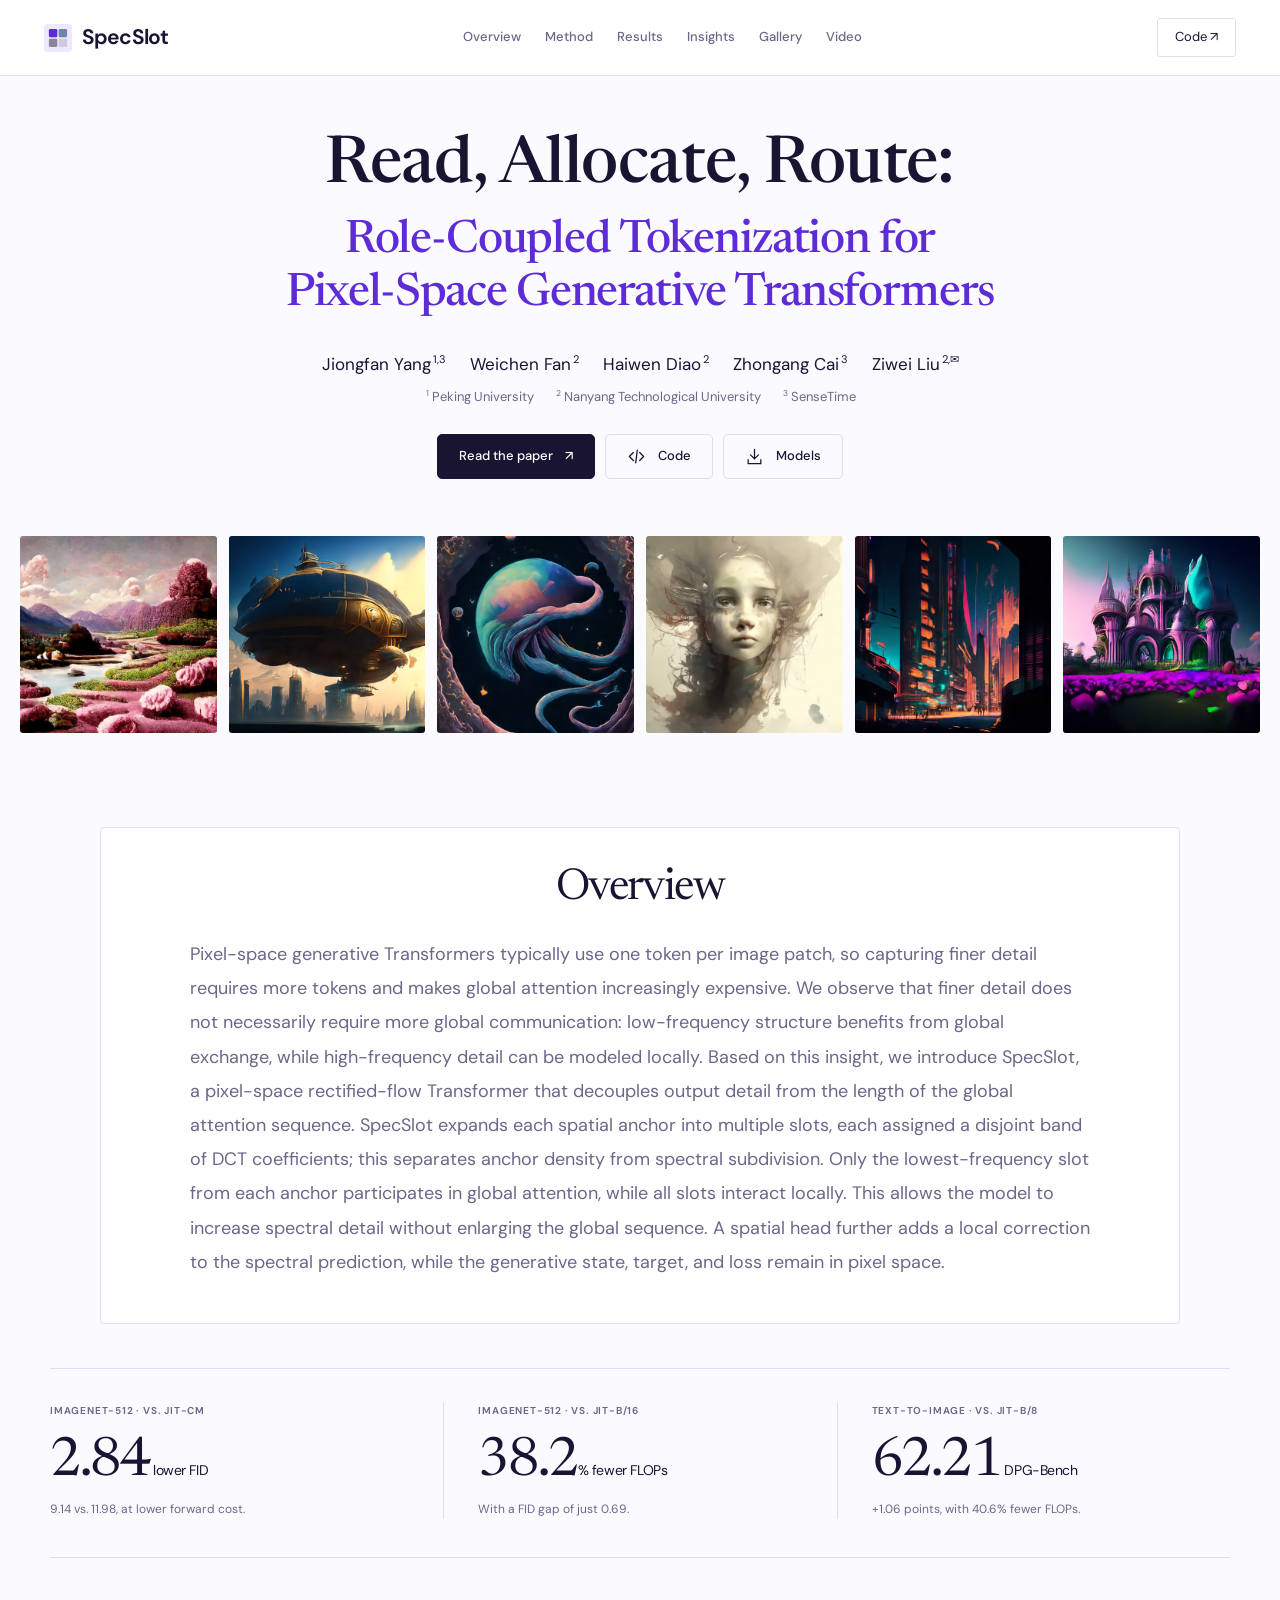
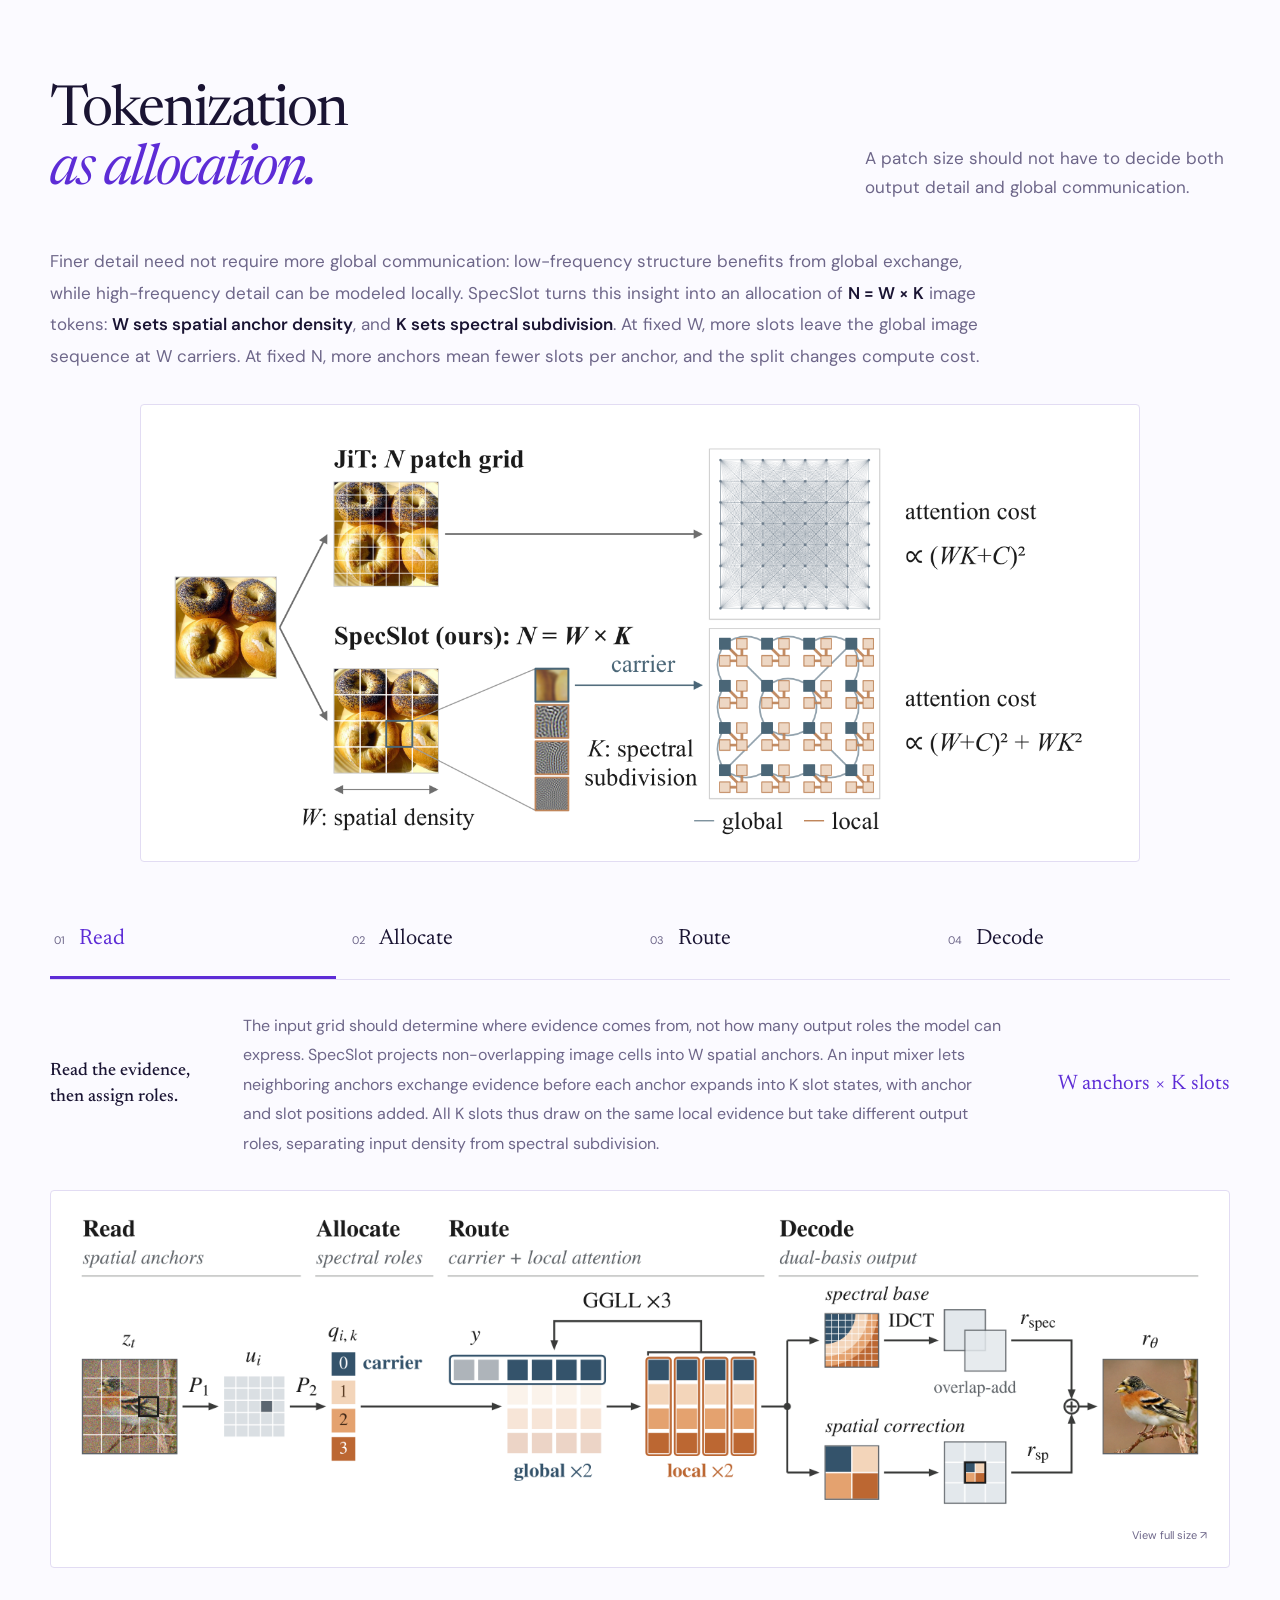
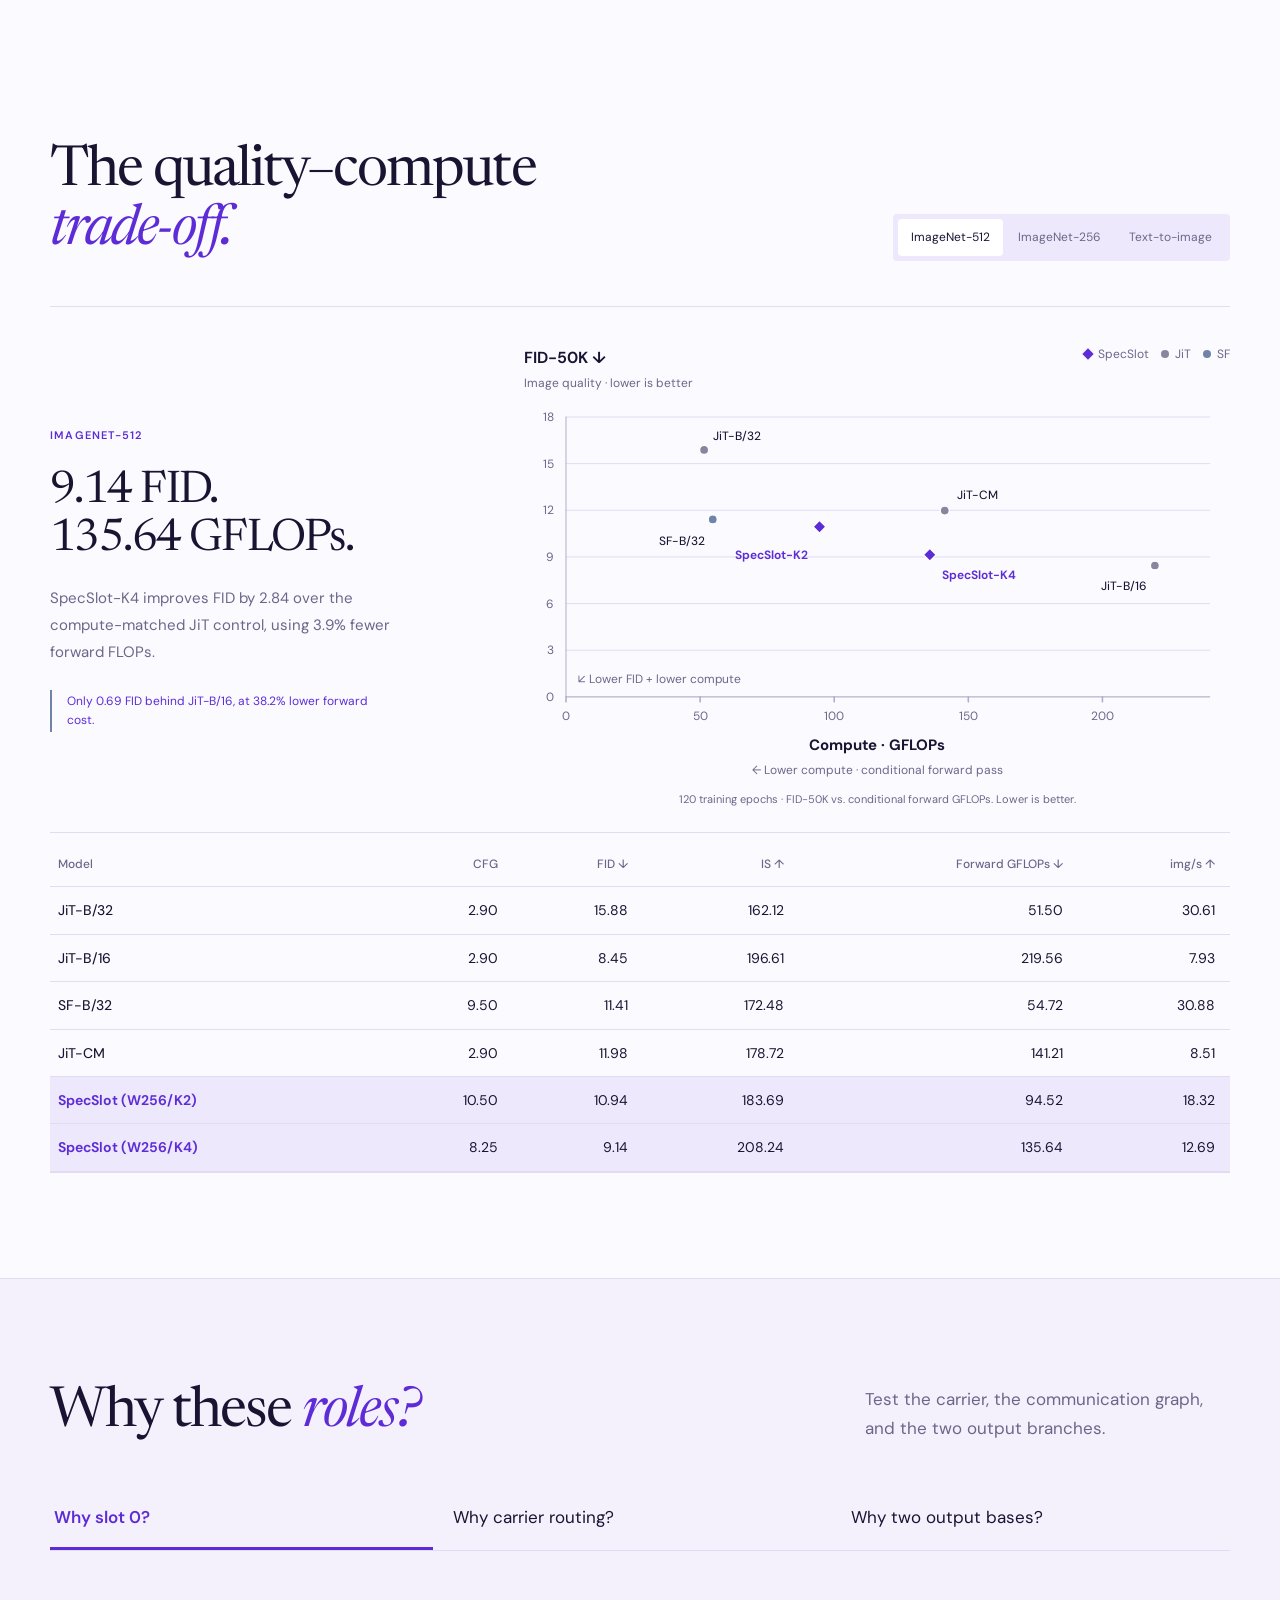
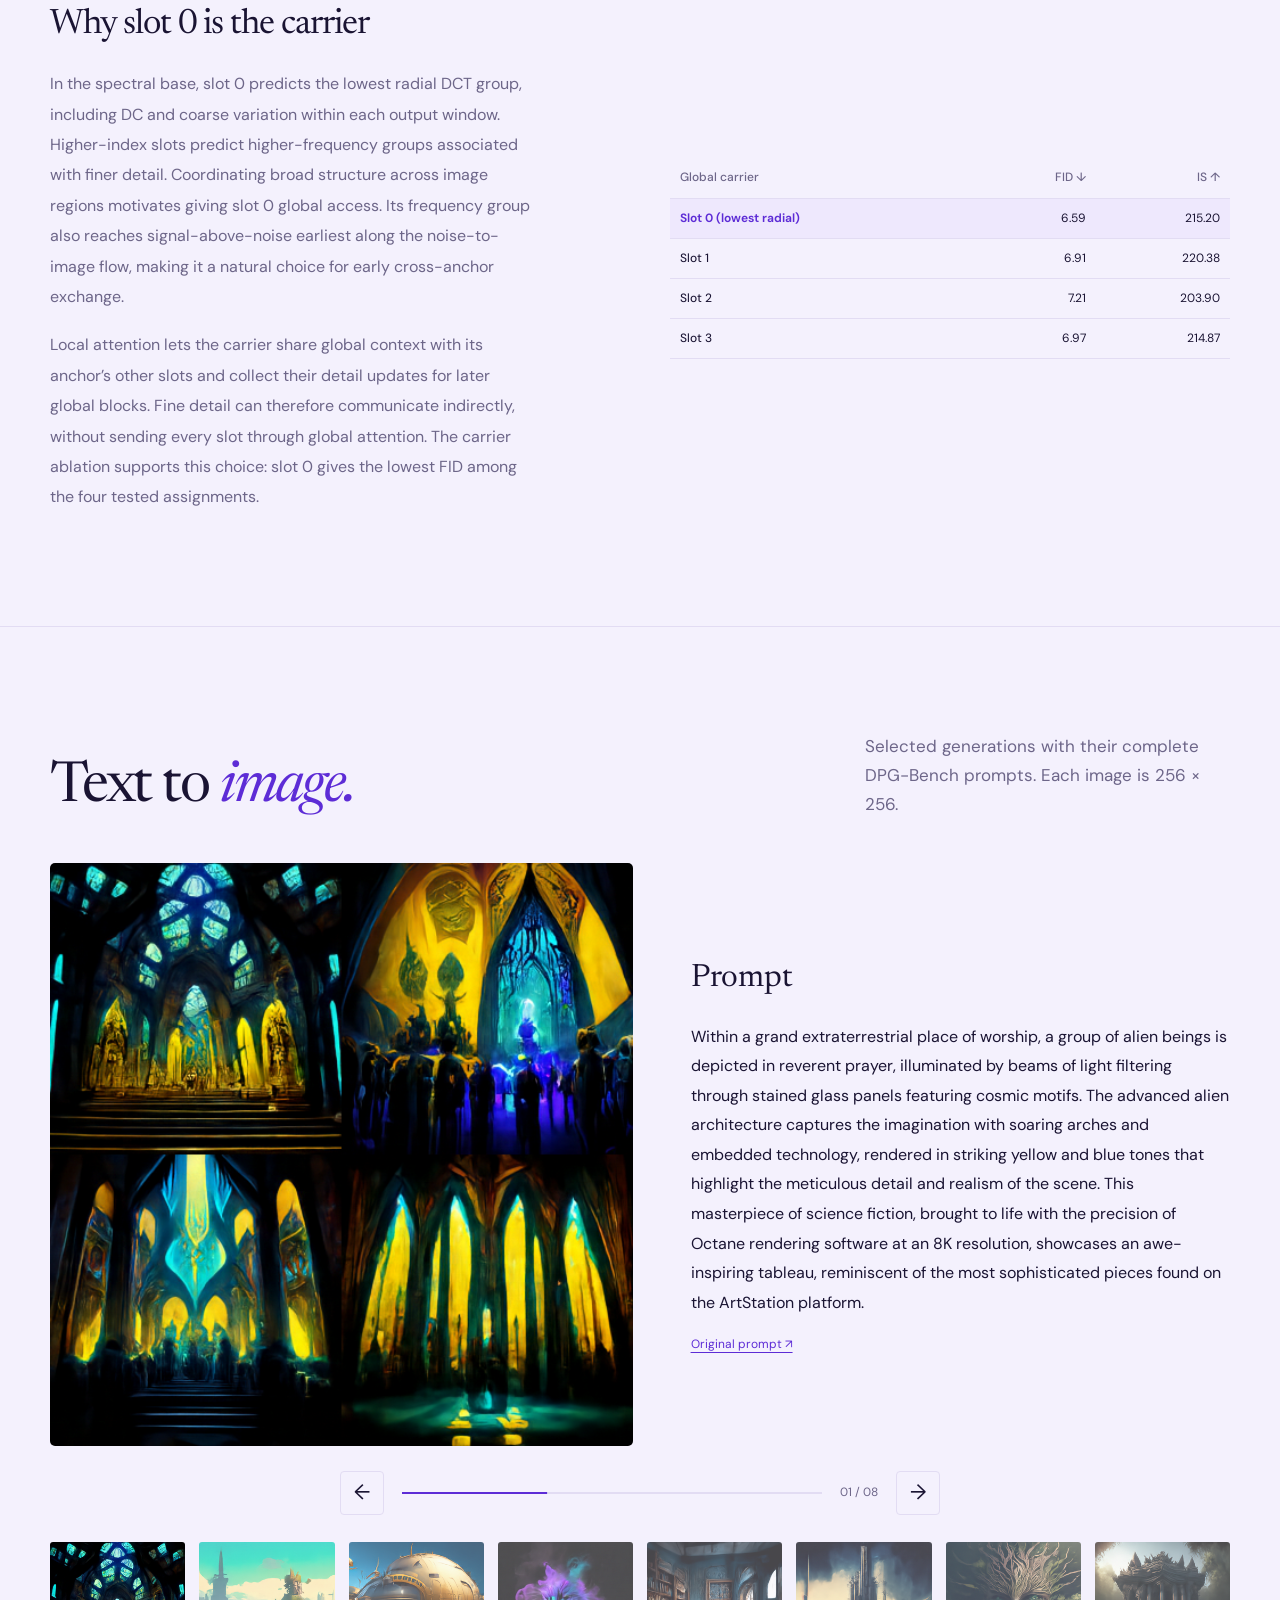
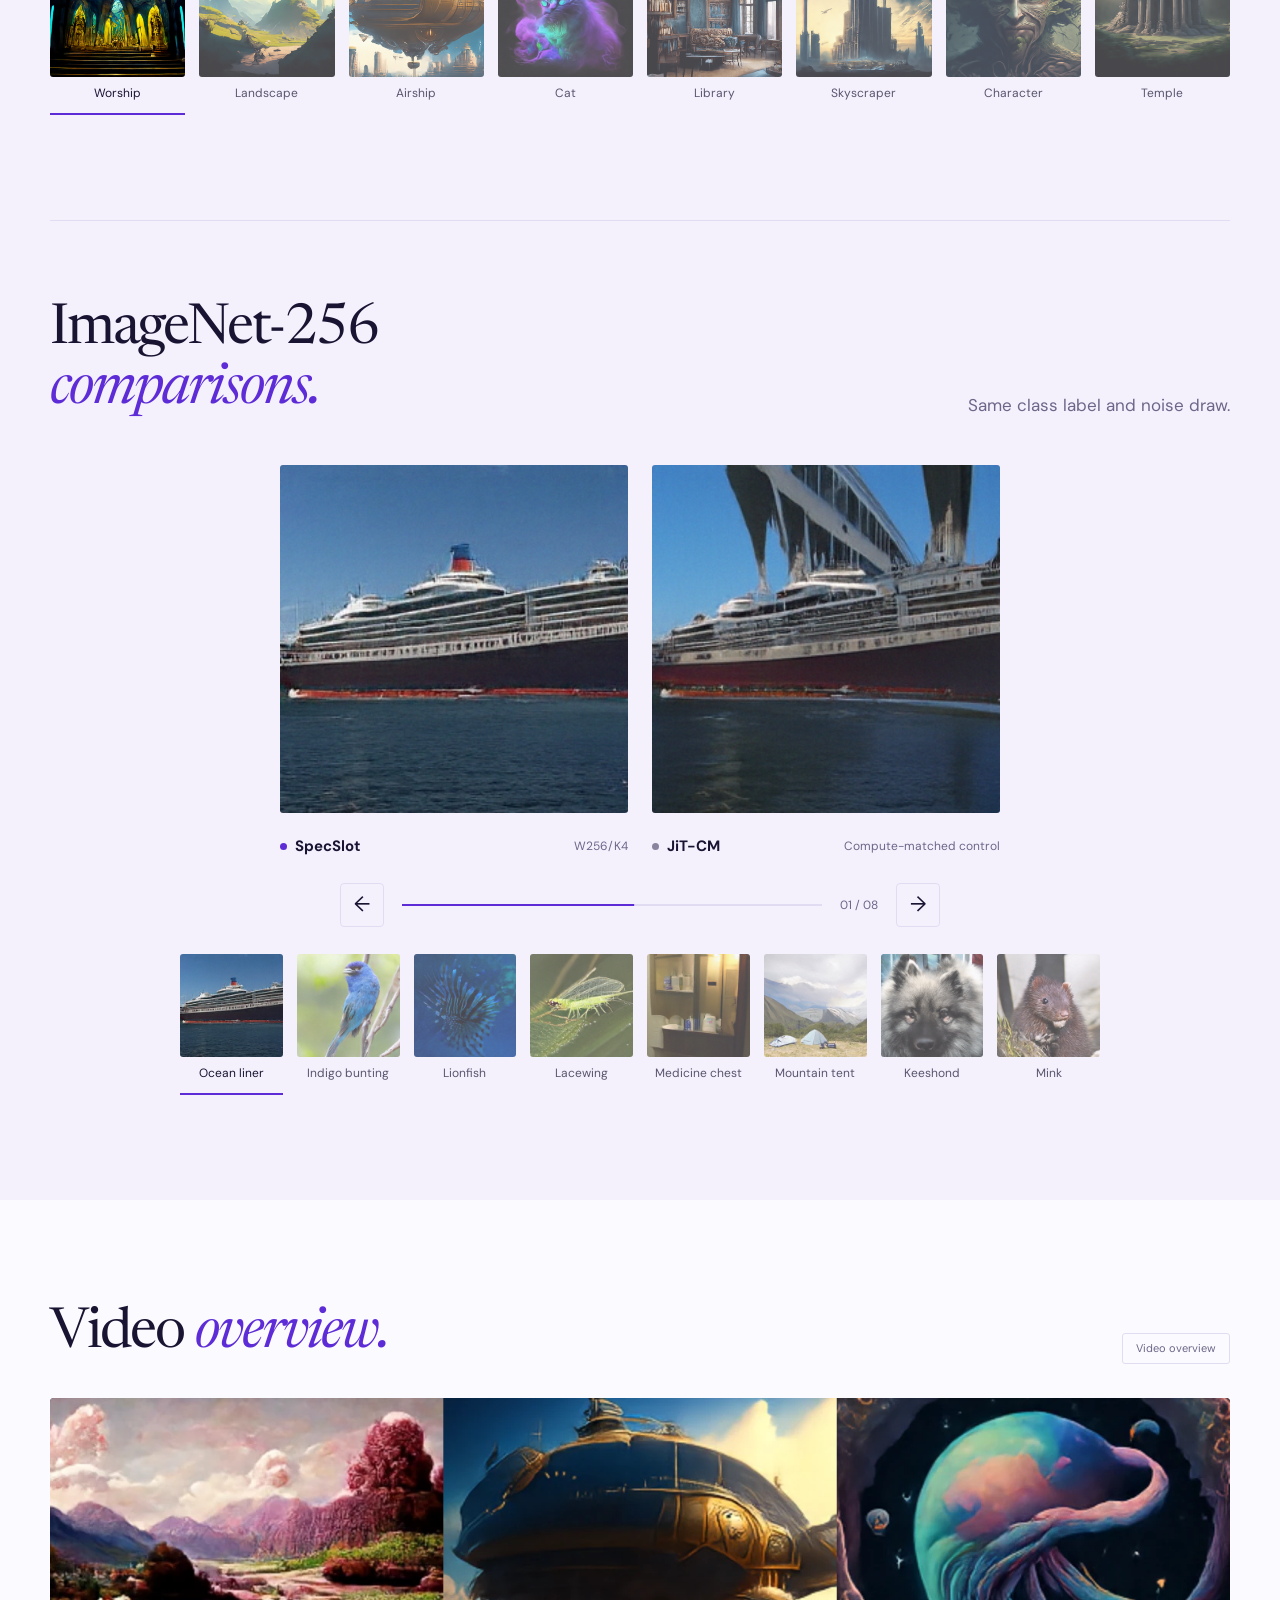
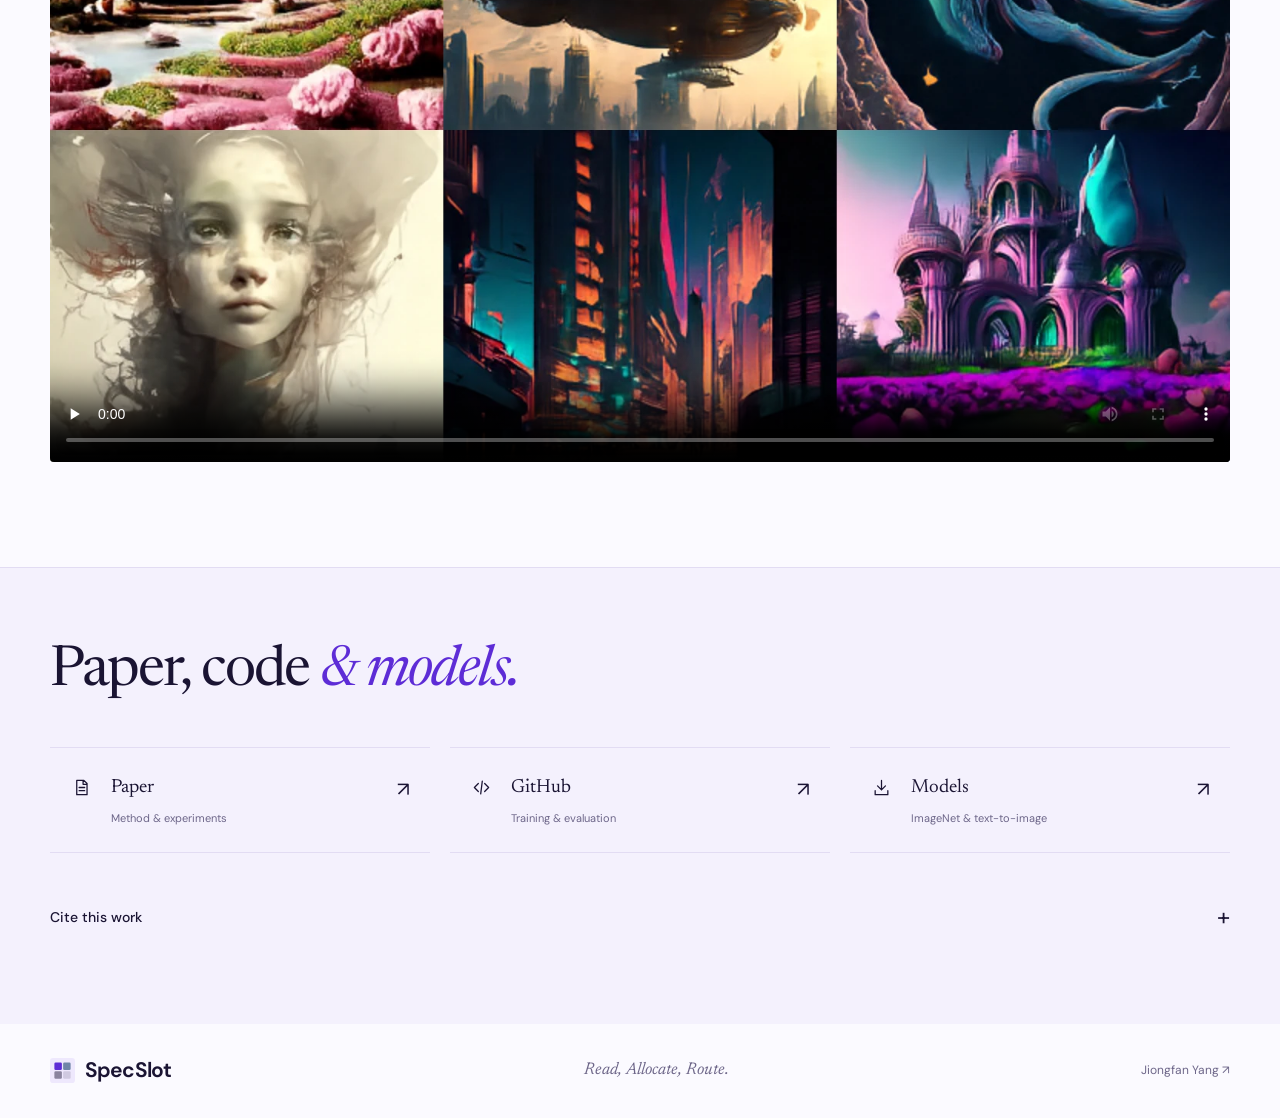
==== commit 5ad2d9d4: "update project page" ====
--- a/specslot/index.html
+++ b/specslot/index.html
@@ -45,7 +45,7 @@
         </div>
         <p class="affiliations"><span><sup>1</sup> Peking University</span><span><sup>2</sup> Nanyang Technological University</span><span><sup>3</sup> SenseTime</span></p>
         <div class="resource-links">
-          <a class="button primary" href="assets/SpecSlot.pdf" target="_blank" rel="noopener">Read the paper <span aria-hidden="true">↗</span></a>
+          <a class="button primary" href="https://arxiv.org/abs/2610.40647" target="_blank" rel="noopener noreferrer">Read the paper <span aria-hidden="true">↗</span></a>
           <a class="button" href="https://github.com/JiongfanYang/SpecSlot" target="_blank" rel="noopener noreferrer"><svg aria-hidden="true"><use href="#i-code"/></svg>Code</a>
           <a class="button" href="https://huggingface.co/Gokottaw434/SpecSlot" target="_blank" rel="noopener noreferrer"><svg aria-hidden="true"><use href="#i-download"/></svg>Models</a>
         </div>
@@ -94,7 +94,7 @@
         <div class="result-layout"><div class="result-story"><span class="result-tag" id="result-tag">ImageNet-512</span><h3 id="result-headline">9.14 FID.<br>135.64 GFLOPs.</h3><p id="result-description">SpecSlot-K4 improves FID by 2.84 over the compute-matched JiT control, using 3.9% fewer forward FLOPs.</p><div class="result-footnote" id="result-takeaway">Only 0.69 FID behind JiT-B/16, at 38.2% lower forward cost.</div></div><div class="chart-wrap"><div id="result-chart" aria-label="Benchmark visualization"></div><p class="chart-note" id="chart-note">Lower FID and lower forward GFLOPs are better.</p></div></div>
         <div class="data-details" hidden><div class="table-scroll" tabindex="0" aria-label="Scrollable results table"><table id="result-table"><caption class="sr-only">ImageNet-512 benchmark results</caption><thead></thead><tbody></tbody></table></div></div>
       </div>
-      <p class="protocol" id="results-fallback">Interactive results require JavaScript. The <a href="assets/SpecSlot.pdf">paper PDF</a> contains all benchmark tables.</p>
+      <p class="protocol" id="results-fallback">Interactive results require JavaScript. The <a href="https://arxiv.org/abs/2610.40647">paper</a> contains all benchmark tables.</p>
     </section>
 
     <section class="mechanisms section" id="mechanisms" aria-labelledby="mechanisms-title"><div class="container">
@@ -168,13 +168,15 @@
 
     <section class="resources section" id="resources" aria-labelledby="resources-title"><div class="container">
       <div class="section-heading"><h2 id="resources-title">Paper, code <em>& models.</em></h2></div>
-      <div class="resource-grid"><a href="assets/SpecSlot.pdf" target="_blank" rel="noopener"><svg aria-hidden="true"><use href="#i-paper"/></svg><span>Paper</span><small>Method & experiments</small><b aria-hidden="true">↗</b></a><a href="https://github.com/JiongfanYang/SpecSlot" target="_blank" rel="noopener noreferrer"><svg aria-hidden="true"><use href="#i-code"/></svg><span>GitHub</span><small>Training & evaluation</small><b aria-hidden="true">↗</b></a><a href="https://huggingface.co/Gokottaw434/SpecSlot" target="_blank" rel="noopener noreferrer"><svg aria-hidden="true"><use href="#i-download"/></svg><span>Models</span><small>ImageNet & text-to-image</small><b aria-hidden="true">↗</b></a></div>
-      <details class="citation"><summary><span>Cite this work</span><span class="plus" aria-hidden="true">+</span></summary><div class="citation-code"><button class="copy-button" id="copy-citation" type="button">Copy BibTeX</button><pre id="bibtex">@article{yang2026specslot,
-  title = {Read, Allocate, Route: Role-Coupled Tokenization
-           for Pixel-Space Generative Transformers},
-  author = {Yang, Jiongfan and Fan, Weichen and Diao, Haiwen
-            and Cai, Zhongang and Liu, Ziwei},
-  year = {2026}
+      <div class="resource-grid"><a href="https://arxiv.org/abs/2610.40647" target="_blank" rel="noopener noreferrer"><svg aria-hidden="true"><use href="#i-paper"/></svg><span>Paper</span><small>Method & experiments</small><b aria-hidden="true">↗</b></a><a href="https://github.com/JiongfanYang/SpecSlot" target="_blank" rel="noopener noreferrer"><svg aria-hidden="true"><use href="#i-code"/></svg><span>GitHub</span><small>Training & evaluation</small><b aria-hidden="true">↗</b></a><a href="https://huggingface.co/Gokottaw434/SpecSlot" target="_blank" rel="noopener noreferrer"><svg aria-hidden="true"><use href="#i-download"/></svg><span>Models</span><small>ImageNet & text-to-image</small><b aria-hidden="true">↗</b></a></div>
+      <details class="citation"><summary><span>Cite this work</span><span class="plus" aria-hidden="true">+</span></summary><div class="citation-code"><button class="copy-button" id="copy-citation" type="button">Copy BibTeX</button><pre id="bibtex">@misc{yang2026readallocaterouterolecoupled,
+      title={Read, Allocate, Route: Role-Coupled Tokenization for Pixel-Space Generative Transformers},
+      author={Jiongfan Yang and Weichen Fan and Haiwen Diao and Zhongang Cai and Ziwei Liu},
+      year={2026},
+      eprint={2610.40647},
+      archivePrefix={arXiv},
+      primaryClass={cs.CV},
+      url={https://arxiv.org/abs/2610.40647},
 }</pre><p id="copy-status" role="status" aria-live="polite"></p></div></details>
     </div></section>
   </main>
--- a/specslot/styles.css
+++ b/specslot/styles.css
@@ -4,7 +4,7 @@
 .method{background:var(--paper)}.method-tabs{display:grid;grid-template-columns:repeat(4,1fr);border-bottom:1px solid var(--line);gap:12px}.method-tabs button{text-align:left;background:none;font-size:22px;font-family:var(--serif);padding:18px 4px;border-bottom:3px solid transparent}.method-tabs button span{font-size:11px;font-family:var(--sans);margin-right:14px;color:var(--muted)}.method-tabs button[aria-selected=true]{border-color:var(--sage);color:var(--sage)}.method-tabs button:hover{background:var(--sage-soft)}.method-detail{display:grid;grid-template-columns:170px 1fr 210px;gap:25px;align-items:center;min-height:130px;padding:25px 0}.detail-kicker{font-weight:600;font-size:14px}.method-detail p{max-width:660px;color:var(--muted);font-size:14px}.detail-formula{font-family:var(--serif);font-size:22px;color:var(--sage);text-align:right;line-height:1.4}.diagram{display:block;width:100%;padding:22px;background:white;border:1px solid var(--line);border-radius:4px;position:relative;overflow:hidden;cursor:zoom-in}.diagram img{width:100%;height:auto}.expand-label{display:block;text-align:right;font-size:11px;color:var(--muted);margin-top:12px}.allocation-details{margin-top:24px;border-bottom:1px solid var(--line)}summary{list-style:none;cursor:pointer;display:flex;align-items:center;gap:20px;padding:20px 0;font-size:14px;font-weight:500}summary::-webkit-details-marker{display:none}.summary-detail{font-size:12px;color:var(--muted);font-weight:400}.plus{margin-left:auto;font-size:24px;font-weight:400;line-height:1;transition:transform .2s}details[open]>summary .plus{transform:rotate(45deg)}.allocation-details>p{font-size:14px;max-width:750px;color:var(--muted);margin-bottom:25px}.allocation-details .diagram{margin-bottom:26px}
 .results{padding-top:70px}.segmented{display:flex;padding:5px;background:var(--sage-soft);border-radius:4px;gap:2px;flex-wrap:wrap;max-width:100%}.segmented button{padding:9px 13px;background:none;border-radius:4px;color:var(--muted);font-size:12px;white-space:nowrap}.segmented button[aria-selected=true]{background:var(--white);color:var(--ink)}.result-layout{display:grid;grid-template-columns:.8fr 1.3fr;gap:40px;align-items:center;border-top:1px solid var(--line);padding:38px 0 24px;min-height:380px}.result-tag{color:var(--sage);font-size:11px;letter-spacing:.11em;text-transform:uppercase;font-weight:600}.result-story h3{font-family:var(--serif);font-size:45px;letter-spacing:-.035em;line-height:1.05;font-weight:400;margin:22px 0}.result-story p{font-size:15px;line-height:1.8;max-width:355px;color:var(--muted)}.result-footnote{font-size:12px;max-width:340px;border-left:2px solid var(--clay);margin-top:24px;padding:2px 0 2px 15px;color:var(--sage)}.chart-wrap{min-width:0}.chart-wrap svg{width:100%;height:auto;display:block;fill:initial;stroke:none;font-family:var(--sans)}.chart-note{font-size:10px;color:var(--muted);text-align:center;margin-top:10px}.data-details{border-top:1px solid var(--line);border-bottom:1px solid var(--line)}.table-scroll{max-width:100%;overflow:auto}table{border-collapse:collapse;width:100%;font-size:13px;font-variant-numeric:tabular-nums;white-space:nowrap}th,td{text-align:right;padding:12px 15px;border-bottom:1px solid var(--line)}th{font-weight:500;color:var(--muted);font-size:11px}th:first-child,td:first-child{text-align:left;padding-left:8px}tr.ours{background:var(--sage-soft)}tr.ours td:first-child{font-weight:600;color:var(--sage)}.protocol{font-size:11px;color:var(--muted);padding:16px 0 22px;max-width:840px;line-height:1.7}.bar-chart{display:grid;grid-template-columns:1fr 1fr;gap:30px;padding:20px 0}.bar-title{font-size:14px;margin-bottom:16px;font-weight:600}.bar-item{margin-bottom:20px}.bar-label{font-size:11px;display:flex;justify-content:space-between;gap:10px;margin-bottom:6px}.bar-track{height:11px;background:var(--line);border-radius:2px;overflow:hidden}.bar-fill{height:100%;background:var(--blue)}.bar-item.ours .bar-fill{background:var(--sage)}.bar-item.ours .bar-label{font-weight:650;color:var(--sage)}.bar-scale{display:flex;justify-content:space-between;font-size:10px;color:var(--muted)}
 .gallery{background:var(--surface)}.t2i-grid{display:grid;grid-template-columns:repeat(4,minmax(0,1fr));gap:24px 18px}.gallery-card{background:none;padding:0;text-align:left}.gallery-card>img{width:100%;aspect-ratio:1;object-fit:cover;border-radius:3px;transition:opacity .2s}.gallery-card:hover>img{opacity:.94}.gallery-card>span{font-size:12px;display:flex;justify-content:space-between;margin-top:10px;font-weight:500}.gallery-card>span>span{color:var(--muted)}.gallery .image-note{margin-top:28px}.pair-section{margin-top:90px;padding-top:50px;border-top:1px solid var(--line)}.pair-heading{display:flex;align-items:end;justify-content:space-between;gap:30px;margin-bottom:28px}.pair-heading h3{font-family:var(--serif);font-weight:400;font-size:38px;letter-spacing:-.03em;margin-top:12px}.pair-heading>p{font-size:12px;color:var(--muted)}.pair-controls{display:flex;flex-wrap:wrap;gap:8px;margin-bottom:30px}.pair-controls button{font-size:11px;padding:7px 13px;background:transparent;border:1px solid var(--line);border-radius:3px}.pair-controls button[aria-selected=true]{background:var(--sage);border-color:var(--sage);color:white}.pair-controls button:hover{border-color:var(--sage)}.pair-images{display:grid;grid-template-columns:1fr 1fr;gap:24px;max-width:780px;margin:auto}.pair-images button{padding:0;width:100%;background:none;cursor:zoom-in}.pair-images img{width:100%;border-radius:3px}.pair-images figcaption{display:flex;align-items:center;gap:8px;font-size:12px;padding-top:12px}.pair-images figcaption>span:last-child{margin-left:auto;font-size:10px;color:var(--muted)}.ours-dot,.baseline-dot{display:inline-block;width:7px;height:7px;flex:0 0 7px;border-radius:50%;background:var(--sage)}.baseline-dot{background:var(--blue)}
-.video .section-heading{margin-bottom:34px}.status-pill{font-size:11px;padding:6px 13px;border:1px solid var(--line);border-radius:3px;color:var(--muted);white-space:nowrap}.video-frame{position:relative;aspect-ratio:16/9;border-radius:4px;overflow:hidden;background:#343c4b}.video-poster{width:100%;height:100%;object-fit:cover;filter:saturate(.6) brightness(.48)}.video-placeholder{position:absolute;inset:0;display:flex;flex-direction:column;align-items:center;justify-content:center;color:#ffffff;background:#20273525;text-align:center;padding:20px}.video-monogram{margin-bottom:22px}.video-monogram img{border-radius:3px}.video-placeholder h3{font-family:var(--serif);font-weight:400;font-size:clamp(27px,4vw,52px);letter-spacing:-.035em}.video-placeholder p{font-size:12px;margin-top:10px;color:#e7eaf0}video{width:100%;height:100%;object-fit:contain}.video-frame.has-video .video-poster{display:none}.video-frame.has-video video{position:absolute;inset:0}.resources{padding:75px 0;background:var(--surface);border-top:1px solid var(--line)}.resource-grid{display:grid;grid-template-columns:repeat(3,1fr);gap:20px}.resource-grid>a{position:relative;display:grid;grid-template-columns:25px 1fr;gap:6px 14px;padding:25px 22px;border-top:1px solid var(--line);border-bottom:1px solid var(--line);transition:background .2s}.resource-grid>a:hover{background:var(--sage-soft)}.resource-grid svg{grid-row:span 2;margin-top:5px}.resource-grid span{font-size:19px;font-family:var(--serif)}.resource-grid small{font-size:11px;color:var(--muted)}.resource-grid b{position:absolute;right:20px;top:25px;font-size:20px;font-weight:400}.citation{margin-top:32px}.citation-code{position:relative;padding:25px;background:var(--white);border:1px solid var(--line);border-radius:4px}.citation-code pre{white-space:pre-wrap;overflow-wrap:anywhere;font-size:12px;line-height:1.8;margin:24px 0 0;font-family:ui-monospace,SFMono-Regular,Consolas,monospace}.copy-button{position:absolute;right:12px;top:12px;background:var(--sage-soft);border-radius:3px;padding:5px 12px;font-size:11px}.citation-code p{font-size:11px;color:var(--sage);min-height:18px}footer{display:flex;justify-content:space-between;align-items:center;padding:30px 0;gap:20px}footer p{font-family:var(--serif);font-style:italic;font-size:17px;color:var(--muted)}footer>a:last-child{font-size:12px;color:var(--muted)}.icon-definitions{position:absolute;width:0;height:0;overflow:hidden}.sr-only{position:absolute;width:1px;height:1px;padding:0;overflow:hidden;clip:rect(0,0,0,0);white-space:nowrap;border:0}
+.video .section-heading{margin-bottom:34px}.status-pill{font-size:11px;padding:6px 13px;border:1px solid var(--line);border-radius:3px;color:var(--muted);white-space:nowrap}.video-frame{position:relative;aspect-ratio:16/9;border-radius:4px;overflow:hidden;background:#343c4b}.video-poster{width:100%;height:100%;object-fit:cover;filter:saturate(.6) brightness(.48)}.video-placeholder{position:absolute;inset:0;display:flex;flex-direction:column;align-items:center;justify-content:center;color:#ffffff;background:#20273525;text-align:center;padding:20px}.video-monogram{margin-bottom:22px}.video-monogram img{border-radius:3px}.video-placeholder h3{font-family:var(--serif);font-weight:400;font-size:clamp(27px,4vw,52px);letter-spacing:-.035em}.video-placeholder p{font-size:12px;margin-top:10px;color:#e7eaf0}video{width:100%;height:100%;object-fit:contain}.video-frame.has-video{aspect-ratio:16/9}.video-frame.has-video .video-poster{display:none}.video-frame.has-video video{position:absolute;inset:0}.resources{padding:75px 0;background:var(--surface);border-top:1px solid var(--line)}.resource-grid{display:grid;grid-template-columns:repeat(3,1fr);gap:20px}.resource-grid>a{position:relative;display:grid;grid-template-columns:25px 1fr;gap:6px 14px;padding:25px 22px;border-top:1px solid var(--line);border-bottom:1px solid var(--line);transition:background .2s}.resource-grid>a:hover{background:var(--sage-soft)}.resource-grid svg{grid-row:span 2;margin-top:5px}.resource-grid span{font-size:19px;font-family:var(--serif)}.resource-grid small{font-size:11px;color:var(--muted)}.resource-grid b{position:absolute;right:20px;top:25px;font-size:20px;font-weight:400}.citation{margin-top:32px}.citation-code{position:relative;padding:25px;background:var(--white);border:1px solid var(--line);border-radius:4px}.citation-code pre{white-space:pre-wrap;overflow-wrap:anywhere;font-size:12px;line-height:1.8;margin:24px 0 0;font-family:ui-monospace,SFMono-Regular,Consolas,monospace}.copy-button{position:absolute;right:12px;top:12px;background:var(--sage-soft);border-radius:3px;padding:5px 12px;font-size:11px}.citation-code p{font-size:11px;color:var(--sage);min-height:18px}footer{display:flex;justify-content:space-between;align-items:center;padding:30px 0;gap:20px}footer p{font-family:var(--serif);font-style:italic;font-size:17px;color:var(--muted)}footer>a:last-child{font-size:12px;color:var(--muted)}.icon-definitions{position:absolute;width:0;height:0;overflow:hidden}.sr-only{position:absolute;width:1px;height:1px;padding:0;overflow:hidden;clip:rect(0,0,0,0);white-space:nowrap;border:0}
 dialog{width:min(1260px,94vw);max-height:94vh;padding:20px 24px;background:var(--white);border:1px solid var(--line);border-radius:4px;color:var(--ink)}dialog::backdrop{background:#202735cc}.lightbox-toolbar{display:flex;justify-content:space-between;gap:20px;align-items:center;font-size:13px;margin-bottom:20px}.lightbox-toolbar button{background:var(--sage-soft);padding:7px 12px;white-space:nowrap;border-radius:3px;font-size:12px}.lightbox-body{display:flex;justify-content:center;align-items:center;overflow:auto;min-height:100px}.lightbox-body img{max-height:calc(90vh - 145px);width:auto;max-width:100%;object-fit:contain}.lightbox-body img.square{height:min(65vh,650px);aspect-ratio:1}.lightbox-body img.diagram-image{max-height:calc(90vh - 145px);width:100%;height:auto}#lightbox-original{display:block;text-align:right;font-size:11px;margin-top:14px;color:var(--sage)}body.modal-open{overflow:hidden}
 @media(min-width:1500px){.container{max-width:1240px}.hero-gallery{max-width:1480px}}
 @media(max-width:1050px){.container{width:calc(100% - 56px)}.site-header{padding-inline:28px}.section{padding:80px 0}.section-heading{gap:25px}.results .section-heading{align-items:start;flex-direction:column}.method-detail{grid-template-columns:130px 1fr}.detail-formula{display:none}.highlight{padding-inline:20px}.metric{font-size:43px}.metric span{font-size:12px}.highlight .eyebrow{font-size:9px}.result-layout{gap:25px}.result-story h3{font-size:38px}.hero-gallery{gap:8px}.t2i-grid{gap:22px 14px}.pair-images{max-width:650px}}
